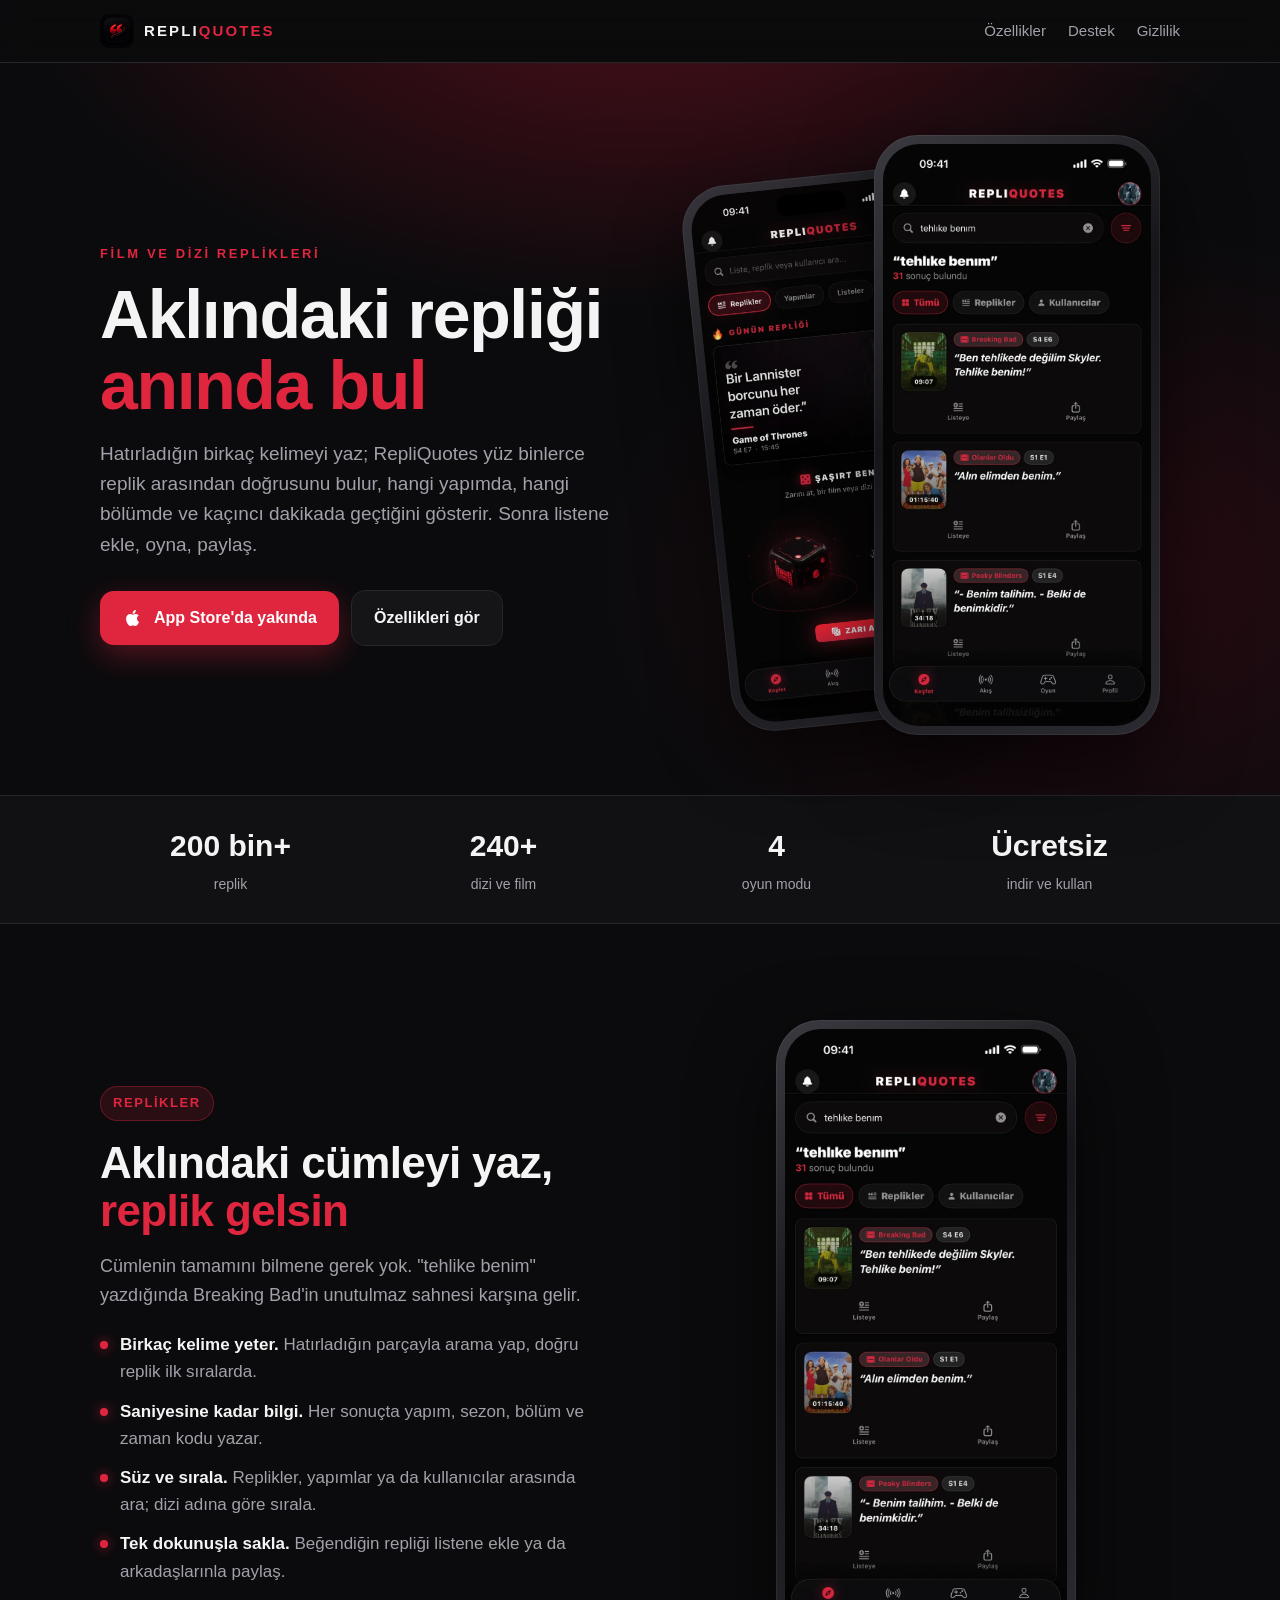
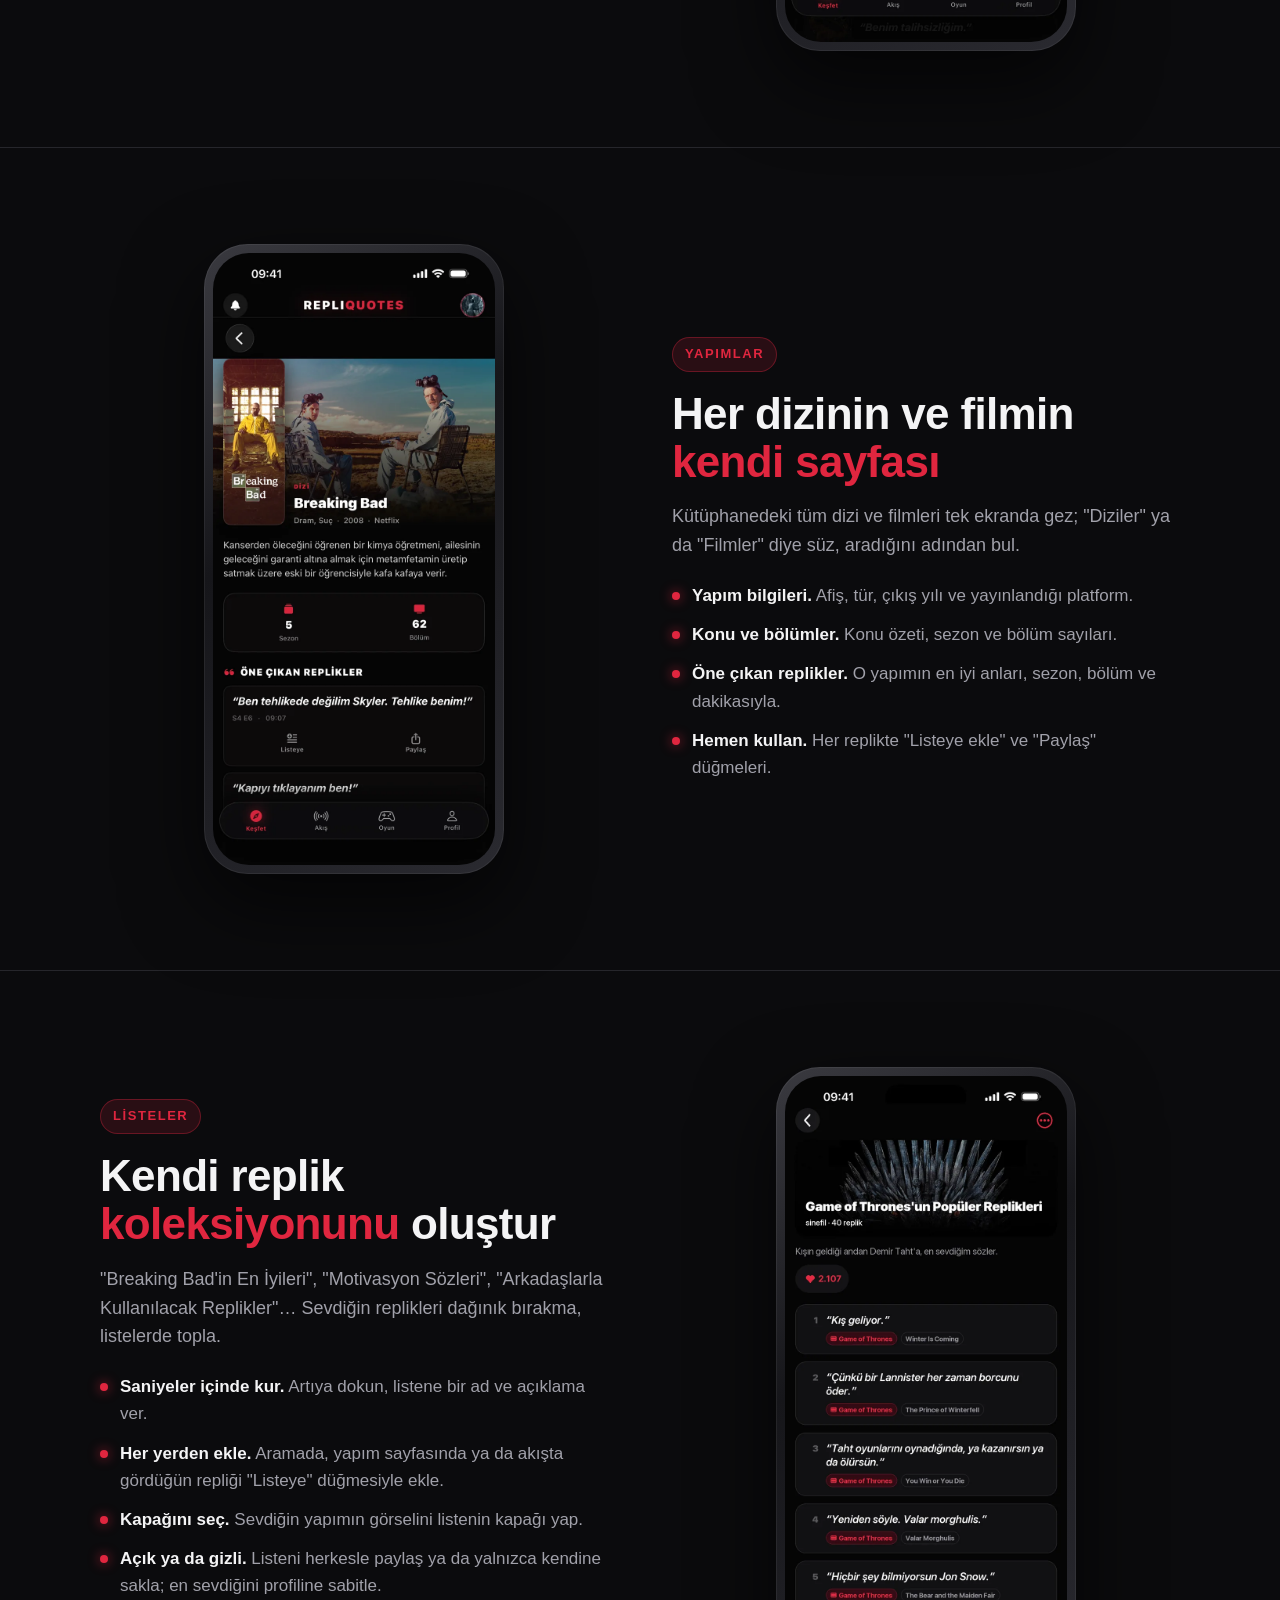
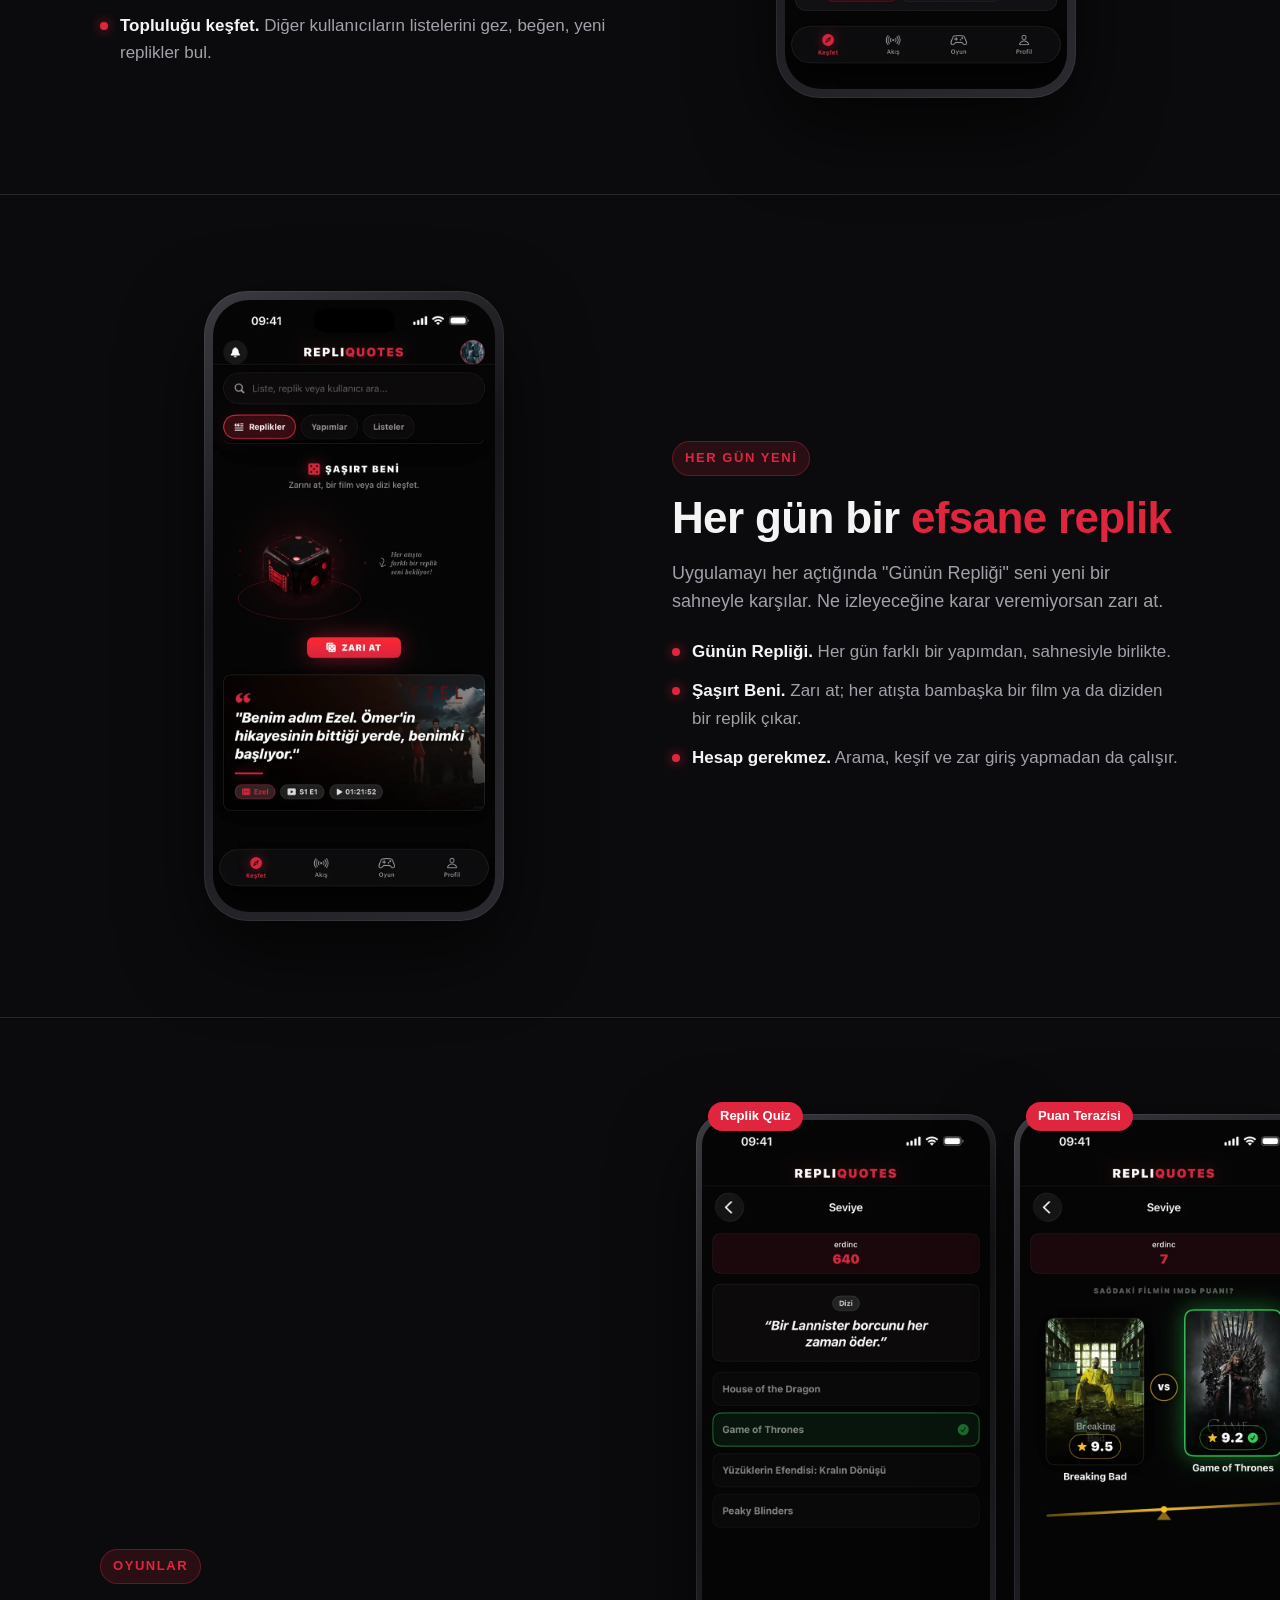
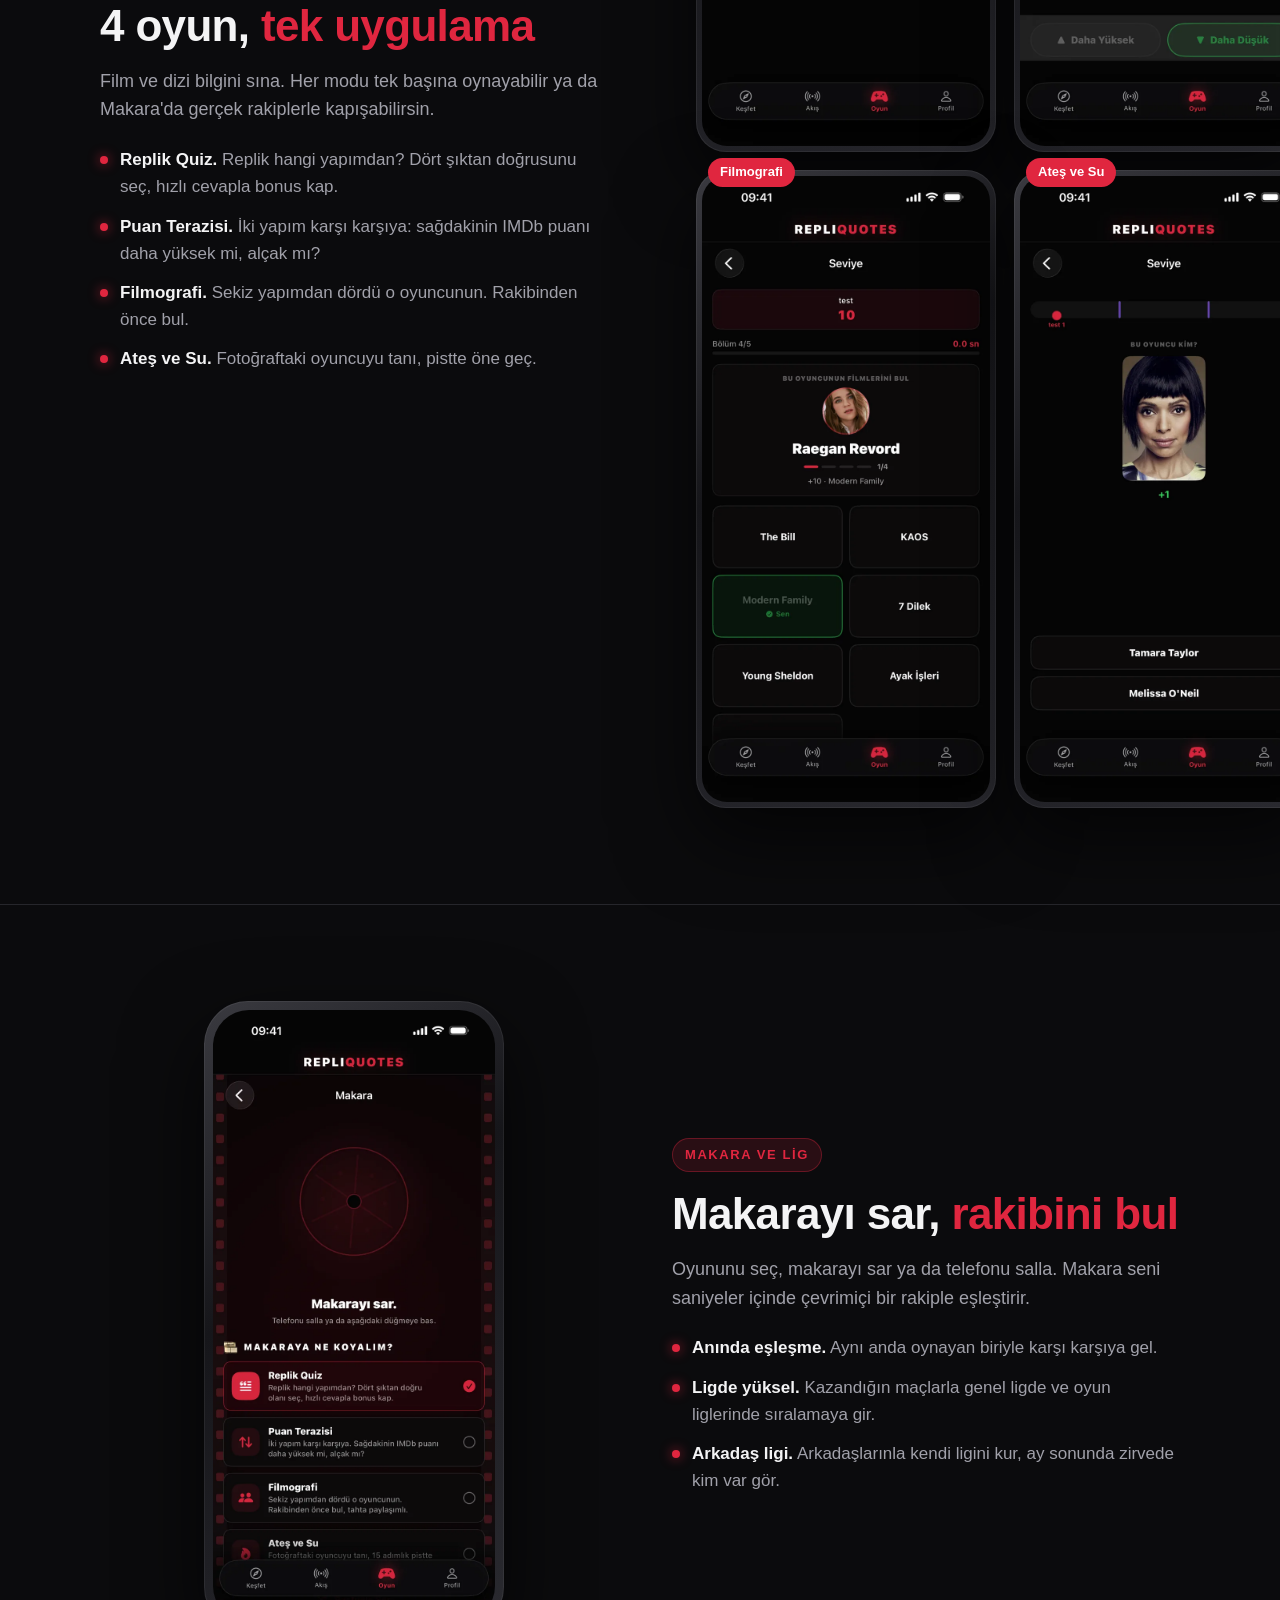
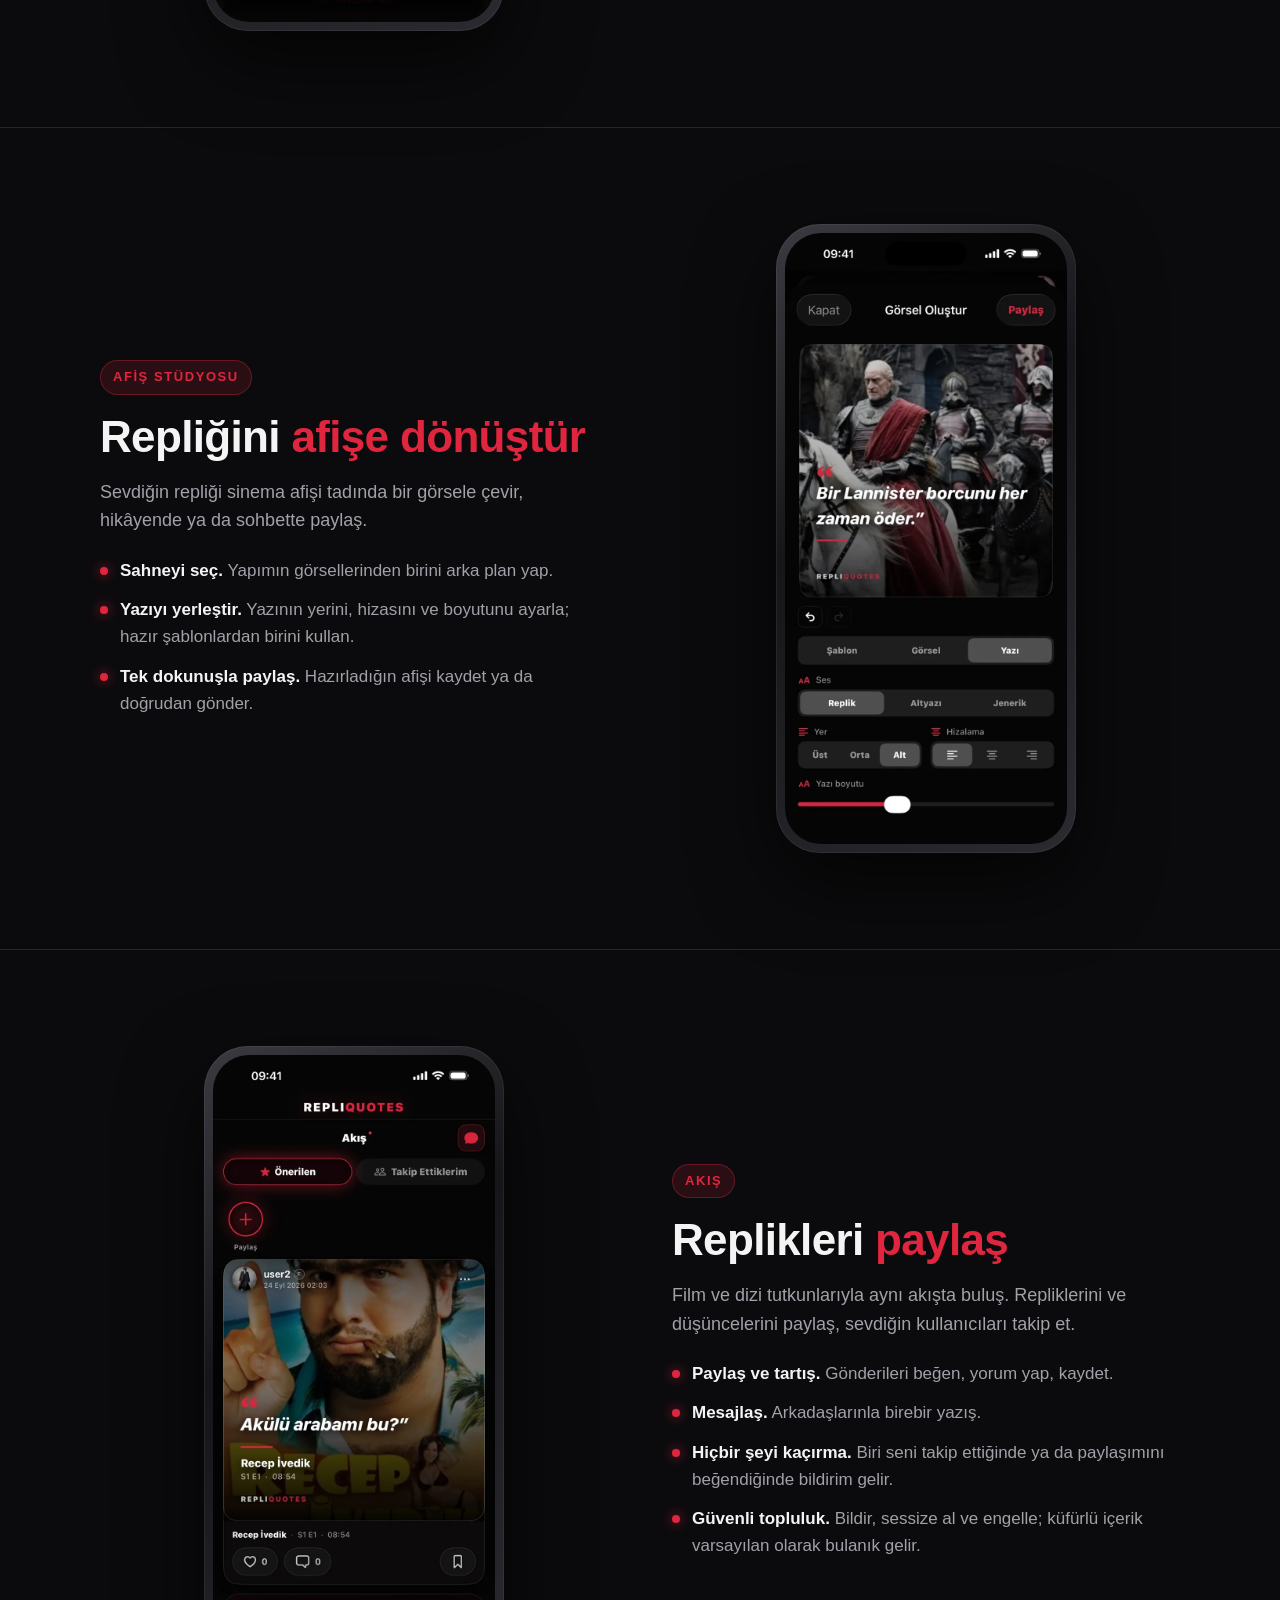
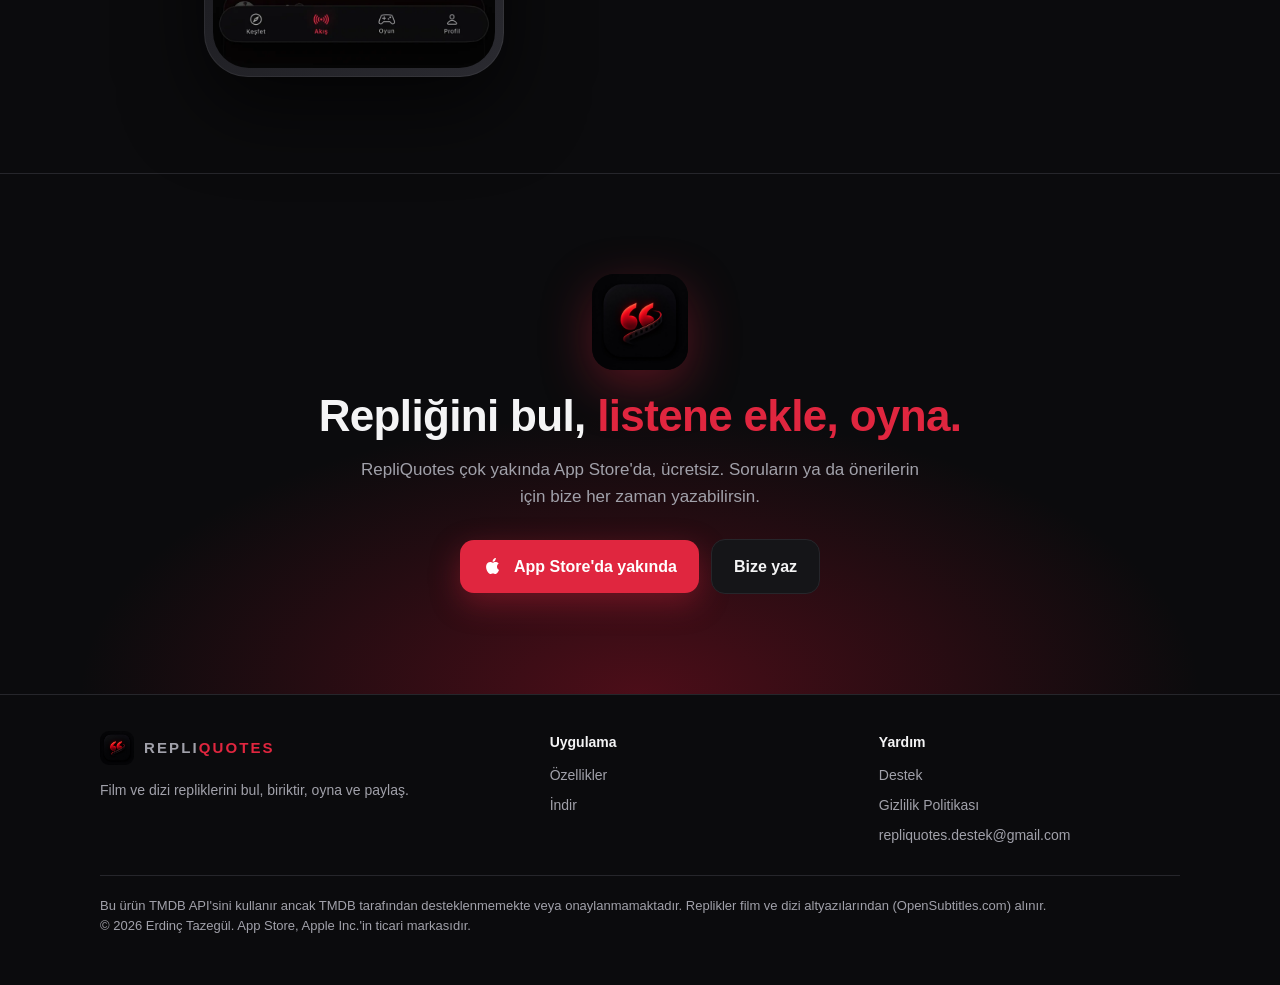
==== index.html @ c97fbf33 "RepliQuotes web sitesi: tanitim, destek, gizlilik Co-Authored-By: Claude Opus 5.5 <noreply@anthropic" ====
<!DOCTYPE html>
<html lang="tr">
<head>
<meta charset="utf-8">
<meta name="viewport" content="width=device-width, initial-scale=1">
<title>RepliQuotes · Film ve dizi repliklerini bul, oyna, paylaş</title>
<meta name="description" content="Aklındaki repliği saniyeler içinde bul. Film ve dizilerden yüz binlerce replik, yapım sayfaları, kendi replik listelerin, 4 oyun ve Makara ile anında rakip.">
<meta name="theme-color" content="#0B0B0D">
<link rel="icon" type="image/png" href="favicon.png">
<link rel="apple-touch-icon" href="apple-touch-icon.png">
<meta property="og:type" content="website">
<meta property="og:title" content="RepliQuotes · Aklındaki repliği anında bul">
<meta property="og:description" content="Film ve dizi repliklerini ara, yapım yapım keşfet, kendi listeni oluştur, oyna ve paylaş.">
<meta property="og:image" content="img/og.jpg">
<meta name="twitter:card" content="summary_large_image">
<style>
  :root {
    --bg: #0B0B0D;
    --bg2: #111114;
    --card: #151518;
    --text: #F4F4F5;
    --muted: #A1A1AA;
    --line: #26262B;
    --accent: #E0263F;
    --accent-soft: rgba(224, 38, 63, .14);
  }
  * { box-sizing: border-box; }
  html { -webkit-text-size-adjust: 100%; scroll-behavior: smooth; }
  body {
    margin: 0;
    background: var(--bg);
    color: var(--text);
    font: 17px/1.6 -apple-system, BlinkMacSystemFont, "SF Pro Text", "Segoe UI", Roboto, "Helvetica Neue", Arial, sans-serif;
    overflow-x: hidden;
  }
  a { color: inherit; }
  img { display: block; max-width: 100%; }
  .kap { max-width: 1120px; margin: 0 auto; padding: 0 20px; }

  /* ── Ust cubuk ─────────────────────────────────────────── */
  .ust {
    position: sticky; top: 0; z-index: 10;
    background: rgba(11, 11, 13, .82);
    backdrop-filter: saturate(160%) blur(14px);
    -webkit-backdrop-filter: saturate(160%) blur(14px);
    border-bottom: 1px solid var(--line);
  }
  .ust .kap { display: flex; align-items: center; justify-content: space-between; height: 62px; }
  .logo { display: flex; align-items: center; gap: 10px; text-decoration: none; }
  .logo img { width: 34px; height: 34px; border-radius: 9px; }
  .marka { font-weight: 900; letter-spacing: .14em; font-size: 15px; }
  .marka span { color: var(--accent); }
  .menu { display: flex; gap: 22px; font-size: 15px; }
  .menu a { text-decoration: none; color: var(--muted); }
  .menu a:hover { color: var(--text); }

  /* ── Giris ─────────────────────────────────────────────── */
  .giris {
    position: relative;
    padding: 72px 0 40px;
    background:
      radial-gradient(900px 520px at 50% -120px, rgba(140, 16, 36, .55), transparent 70%),
      radial-gradient(700px 500px at 85% 70%, rgba(110, 10, 28, .30), transparent 70%);
  }
  .giris .kap { display: grid; grid-template-columns: 1.05fr .95fr; gap: 40px; align-items: center; }
  .ust-baslik { font-size: 13px; font-weight: 800; letter-spacing: .2em; color: var(--accent); text-transform: uppercase; }
  h1 { font-size: clamp(40px, 6vw, 68px); line-height: 1.04; margin: 14px 0 18px; font-weight: 900; letter-spacing: -.02em; }
  h1 em { font-style: normal; color: var(--accent); display: block; }
  .giris p.alt { font-size: 19px; color: var(--muted); max-width: 520px; margin: 0 0 30px; }
  .dugmeler { display: flex; gap: 12px; flex-wrap: wrap; align-items: center; }
  .dugme {
    display: inline-flex; align-items: center; gap: 10px;
    padding: 14px 22px; border-radius: 14px;
    font-weight: 700; font-size: 16px; text-decoration: none;
  }
  .dugme.ana { background: var(--accent); color: #fff; box-shadow: 0 10px 30px rgba(224, 38, 63, .35); }
  .dugme.ikincil { border: 1px solid var(--line); color: var(--text); background: var(--card); }
  .dugme svg { width: 22px; height: 22px; }
  .yakinda { font-size: 14px; color: var(--muted); margin-top: 14px; }

  .vitrin { position: relative; height: 620px; }
  .vitrin .telefon { position: absolute; width: 262px; }
  .vitrin .t1 { left: 4%; top: 40px; transform: rotate(-6deg); opacity: .9; }
  .vitrin .t2 { right: 4%; top: 0; z-index: 2; width: 286px; }

  /* ── Telefon cercevesi ─────────────────────────────────── */
  .telefon {
    border-radius: 44px;
    padding: 9px;
    background: linear-gradient(145deg, #3a3a40, #16161a 40%, #2a2a30);
    box-shadow: 0 30px 80px rgba(0, 0, 0, .65), 0 0 0 1px rgba(255, 255, 255, .06) inset;
  }
  .telefon img { border-radius: 36px; width: 100%; height: auto; }

  /* ── Sayilar ───────────────────────────────────────────── */
  .sayilar { border-top: 1px solid var(--line); border-bottom: 1px solid var(--line); background: var(--bg2); }
  .sayilar .kap { display: grid; grid-template-columns: repeat(4, 1fr); text-align: center; padding: 26px 20px; gap: 12px; }
  .sayilar b { display: block; font-size: 30px; font-weight: 900; color: var(--text); }
  .sayilar span { color: var(--muted); font-size: 14px; }

  /* ── Ozellik bloklari ──────────────────────────────────── */
  section.ozellik { padding: 96px 0; }
  section.ozellik + section.ozellik { border-top: 1px solid var(--line); }
  .ozellik .kap { display: grid; grid-template-columns: 1fr 1fr; gap: 64px; align-items: center; }
  .ozellik.ters .metin { order: 2; }
  .ozellik .gorsel { display: flex; justify-content: center; }
  .ozellik .gorsel .telefon { width: 300px; }
  .etiket {
    display: inline-flex; align-items: center; gap: 8px;
    font-size: 13px; font-weight: 800; letter-spacing: .12em; text-transform: uppercase;
    color: var(--accent); background: var(--accent-soft);
    border: 1px solid rgba(224, 38, 63, .35);
    padding: 6px 12px; border-radius: 999px;
  }
  h2 { font-size: clamp(30px, 4vw, 44px); line-height: 1.1; margin: 18px 0 16px; font-weight: 900; letter-spacing: -.015em; }
  h2 em { font-style: normal; color: var(--accent); }
  .metin > p { color: var(--muted); font-size: 18px; margin: 0 0 22px; }
  .liste { list-style: none; padding: 0; margin: 0; display: grid; gap: 12px; }
  .liste li { display: flex; gap: 12px; align-items: flex-start; }
  .liste li::before {
    content: ""; flex: 0 0 8px; height: 8px; margin-top: 10px; border-radius: 50%;
    background: var(--accent); box-shadow: 0 0 12px rgba(224, 38, 63, .8);
  }
  .liste b { color: var(--text); }
  .liste span { color: var(--muted); }

  /* Oyun izgarasi */
  .oyunlar { display: grid; grid-template-columns: repeat(2, 1fr); gap: 18px; max-width: 460px; }
  .oyun { position: relative; }
  .oyun .telefon { border-radius: 30px; padding: 6px; }
  .oyun .telefon img { border-radius: 25px; }
  .oyun b {
    position: absolute; left: 12px; top: -12px; z-index: 1;
    background: var(--accent); color: #fff; font-size: 13px; font-weight: 800;
    padding: 4px 12px; border-radius: 999px;
  }

  /* ── Kapanis ───────────────────────────────────────────── */
  .kapanis {
    text-align: center; padding: 100px 0;
    background: radial-gradient(800px 400px at 50% 100%, rgba(140, 16, 36, .5), transparent 70%);
    border-top: 1px solid var(--line);
  }
  .kapanis img.ikon { width: 96px; height: 96px; border-radius: 22px; margin: 0 auto 22px; box-shadow: 0 16px 50px rgba(224, 38, 63, .35); }
  .kapanis h2 { margin-top: 0; }
  .kapanis p { color: var(--muted); max-width: 560px; margin: 0 auto 28px; }
  .kapanis .dugmeler { justify-content: center; }

  /* ── Alt bilgi ─────────────────────────────────────────── */
  footer { border-top: 1px solid var(--line); padding: 36px 0 48px; color: var(--muted); font-size: 14px; }
  footer .kap { display: grid; grid-template-columns: 1.4fr 1fr 1fr; gap: 28px; }
  footer h4 { color: var(--text); font-size: 14px; margin: 0 0 10px; }
  footer ul { list-style: none; padding: 0; margin: 0; display: grid; gap: 8px; }
  footer a { color: var(--muted); text-decoration: none; }
  footer a:hover { color: var(--text); }
  footer .kaynak { grid-column: 1 / -1; border-top: 1px solid var(--line); padding-top: 20px; font-size: 13px; line-height: 1.6; }

  /* ── Mobil ─────────────────────────────────────────────── */
  @media (max-width: 860px) {
    .menu a.gizle { display: none; }
    .giris { padding-top: 44px; }
    .giris .kap, .ozellik .kap { grid-template-columns: 1fr; gap: 40px; }
    .ozellik.ters .metin { order: 0; }
    .vitrin { height: 480px; }
    .vitrin .telefon { width: 200px; }
    .vitrin .t2 { width: 220px; right: 6%; }
    .vitrin .t1 { left: 6%; }
    section.ozellik { padding: 64px 0; }
    .ozellik .gorsel .telefon { width: 260px; }
    .oyunlar { margin: 0 auto; }
    .sayilar .kap { grid-template-columns: repeat(2, 1fr); }
    footer .kap { grid-template-columns: 1fr 1fr; }
    footer .kap > div:first-child { grid-column: 1 / -1; }
  }
</style>
</head>
<body>

<header class="ust">
  <div class="kap">
    <a class="logo" href="./" aria-label="RepliQuotes ana sayfa">
      <img src="img/ikon.png" alt="">
      <span class="marka">REPLI<span>QUOTES</span></span>
    </a>
    <nav class="menu">
      <a class="gizle" href="#ozellikler">Özellikler</a>
      <a href="destek/">Destek</a>
      <a href="gizlilik/">Gizlilik</a>
    </nav>
  </div>
</header>

<main>

<!-- Giris -->
<section class="giris">
  <div class="kap">
    <div>
      <div class="ust-baslik">Film ve dizi replikleri</div>
      <h1>Aklındaki repliği <em>anında bul</em></h1>
      <p class="alt">Hatırladığın birkaç kelimeyi yaz; RepliQuotes yüz binlerce replik arasından doğrusunu bulur, hangi yapımda, hangi bölümde ve kaçıncı dakikada geçtiğini gösterir. Sonra listene ekle, oyna, paylaş.</p>
      <div class="dugmeler">
        <a class="dugme ana" href="#indir">
          <svg viewBox="0 0 24 24" fill="currentColor" aria-hidden="true"><path d="M16.37 12.63c-.02-2.2 1.8-3.26 1.88-3.31-1.02-1.5-2.62-1.7-3.19-1.72-1.36-.14-2.65.8-3.34.8-.69 0-1.75-.78-2.88-.76-1.48.02-2.85.86-3.61 2.19-1.54 2.67-.39 6.62 1.11 8.79.73 1.06 1.6 2.25 2.74 2.21 1.1-.04 1.51-.71 2.84-.71 1.33 0 1.7.71 2.86.69 1.18-.02 1.93-1.08 2.65-2.14.84-1.23 1.18-2.42 1.2-2.48-.03-.01-2.3-.88-2.32-3.5zM14.2 6.17c.61-.74 1.02-1.76.9-2.78-.88.04-1.94.58-2.57 1.32-.56.65-1.06 1.7-.93 2.7.98.08 1.99-.5 2.6-1.24z"/></svg>
          App Store'da yakında
        </a>
        <a class="dugme ikincil" href="#ozellikler">Özellikleri gör</a>
      </div>
    </div>
    <div class="vitrin" aria-hidden="true">
      <div class="telefon t1"><img src="img/kesfet.webp" alt="" width="720" height="1564"></div>
      <div class="telefon t2"><img src="img/arama.webp" alt="" width="720" height="1564"></div>
    </div>
  </div>
</section>

<!-- Sayilar -->
<div class="sayilar">
  <div class="kap">
    <div><b>200 bin+</b><span>replik</span></div>
    <div><b>240+</b><span>dizi ve film</span></div>
    <div><b>4</b><span>oyun modu</span></div>
    <div><b>Ücretsiz</b><span>indir ve kullan</span></div>
  </div>
</div>

<div id="ozellikler"></div>

<!-- Replikler -->
<section class="ozellik">
  <div class="kap">
    <div class="metin">
      <span class="etiket">Replikler</span>
      <h2>Aklındaki cümleyi yaz, <em>replik gelsin</em></h2>
      <p>Cümlenin tamamını bilmene gerek yok. "tehlike benim" yazdığında Breaking Bad'in unutulmaz sahnesi karşına gelir.</p>
      <ul class="liste">
        <li><span><b>Birkaç kelime yeter.</b> Hatırladığın parçayla arama yap, doğru replik ilk sıralarda.</span></li>
        <li><span><b>Saniyesine kadar bilgi.</b> Her sonuçta yapım, sezon, bölüm ve zaman kodu yazar.</span></li>
        <li><span><b>Süz ve sırala.</b> Replikler, yapımlar ya da kullanıcılar arasında ara; dizi adına göre sırala.</span></li>
        <li><span><b>Tek dokunuşla sakla.</b> Beğendiğin repliği listene ekle ya da arkadaşlarınla paylaş.</span></li>
      </ul>
    </div>
    <div class="gorsel"><div class="telefon"><img src="img/arama.webp" alt="Arama ekranı: 'tehlike benim' için 31 sonuç" width="720" height="1564" loading="lazy"></div></div>
  </div>
</section>

<!-- Yapimlar -->
<section class="ozellik ters">
  <div class="kap">
    <div class="metin">
      <span class="etiket">Yapımlar</span>
      <h2>Her dizinin ve filmin <em>kendi sayfası</em></h2>
      <p>Kütüphanedeki tüm dizi ve filmleri tek ekranda gez; "Diziler" ya da "Filmler" diye süz, aradığını adından bul.</p>
      <ul class="liste">
        <li><span><b>Yapım bilgileri.</b> Afiş, tür, çıkış yılı ve yayınlandığı platform.</span></li>
        <li><span><b>Konu ve bölümler.</b> Konu özeti, sezon ve bölüm sayıları.</span></li>
        <li><span><b>Öne çıkan replikler.</b> O yapımın en iyi anları, sezon, bölüm ve dakikasıyla.</span></li>
        <li><span><b>Hemen kullan.</b> Her replikte "Listeye ekle" ve "Paylaş" düğmeleri.</span></li>
      </ul>
    </div>
    <div class="gorsel"><div class="telefon"><img src="img/yapim.webp" alt="Breaking Bad yapım sayfası" width="720" height="1564" loading="lazy"></div></div>
  </div>
</section>

<!-- Listeler -->
<section class="ozellik">
  <div class="kap">
    <div class="metin">
      <span class="etiket">Listeler</span>
      <h2>Kendi replik <em>koleksiyonunu</em> oluştur</h2>
      <p>"Breaking Bad'in En İyileri", "Motivasyon Sözleri", "Arkadaşlarla Kullanılacak Replikler"… Sevdiğin replikleri dağınık bırakma, listelerde topla.</p>
      <ul class="liste">
        <li><span><b>Saniyeler içinde kur.</b> Artıya dokun, listene bir ad ve açıklama ver.</span></li>
        <li><span><b>Her yerden ekle.</b> Aramada, yapım sayfasında ya da akışta gördüğün repliği "Listeye" düğmesiyle ekle.</span></li>
        <li><span><b>Kapağını seç.</b> Sevdiğin yapımın görselini listenin kapağı yap.</span></li>
        <li><span><b>Açık ya da gizli.</b> Listeni herkesle paylaş ya da yalnızca kendine sakla; en sevdiğini profiline sabitle.</span></li>
        <li><span><b>Topluluğu keşfet.</b> Diğer kullanıcıların listelerini gez, beğen, yeni replikler bul.</span></li>
      </ul>
    </div>
    <div class="gorsel"><div class="telefon"><img src="img/liste.webp" alt="Game of Thrones replik listesi" width="720" height="1564" loading="lazy"></div></div>
  </div>
</section>

<!-- Gunun replig + zar -->
<section class="ozellik ters">
  <div class="kap">
    <div class="metin">
      <span class="etiket">Her gün yeni</span>
      <h2>Her gün bir <em>efsane replik</em></h2>
      <p>Uygulamayı her açtığında "Günün Repliği" seni yeni bir sahneyle karşılar. Ne izleyeceğine karar veremiyorsan zarı at.</p>
      <ul class="liste">
        <li><span><b>Günün Repliği.</b> Her gün farklı bir yapımdan, sahnesiyle birlikte.</span></li>
        <li><span><b>Şaşırt Beni.</b> Zarı at; her atışta bambaşka bir film ya da diziden bir replik çıkar.</span></li>
        <li><span><b>Hesap gerekmez.</b> Arama, keşif ve zar giriş yapmadan da çalışır.</span></li>
      </ul>
    </div>
    <div class="gorsel"><div class="telefon"><img src="img/zar.webp" alt="Şaşırt Beni zarı ve çıkan replik" width="720" height="1564" loading="lazy"></div></div>
  </div>
</section>

<!-- Oyunlar -->
<section class="ozellik">
  <div class="kap">
    <div class="metin">
      <span class="etiket">Oyunlar</span>
      <h2>4 oyun, <em>tek uygulama</em></h2>
      <p>Film ve dizi bilgini sına. Her modu tek başına oynayabilir ya da Makara'da gerçek rakiplerle kapışabilirsin.</p>
      <ul class="liste">
        <li><span><b>Replik Quiz.</b> Replik hangi yapımdan? Dört şıktan doğrusunu seç, hızlı cevapla bonus kap.</span></li>
        <li><span><b>Puan Terazisi.</b> İki yapım karşı karşıya: sağdakinin IMDb puanı daha yüksek mi, alçak mı?</span></li>
        <li><span><b>Filmografi.</b> Sekiz yapımdan dördü o oyuncunun. Rakibinden önce bul.</span></li>
        <li><span><b>Ateş ve Su.</b> Fotoğraftaki oyuncuyu tanı, pistte öne geç.</span></li>
      </ul>
    </div>
    <div class="gorsel">
      <div class="oyunlar">
        <div class="oyun"><b>Replik Quiz</b><div class="telefon"><img src="img/quiz.webp" alt="Replik Quiz" width="720" height="1564" loading="lazy"></div></div>
        <div class="oyun"><b>Puan Terazisi</b><div class="telefon"><img src="img/terazi.webp" alt="Puan Terazisi" width="720" height="1564" loading="lazy"></div></div>
        <div class="oyun"><b>Filmografi</b><div class="telefon"><img src="img/filmografi.webp" alt="Filmografi" width="720" height="1564" loading="lazy"></div></div>
        <div class="oyun"><b>Ateş ve Su</b><div class="telefon"><img src="img/atesvesu.webp" alt="Ateş ve Su" width="720" height="1564" loading="lazy"></div></div>
      </div>
    </div>
  </div>
</section>

<!-- Makara -->
<section class="ozellik ters">
  <div class="kap">
    <div class="metin">
      <span class="etiket">Makara ve Lig</span>
      <h2>Makarayı sar, <em>rakibini bul</em></h2>
      <p>Oyununu seç, makarayı sar ya da telefonu salla. Makara seni saniyeler içinde çevrimiçi bir rakiple eşleştirir.</p>
      <ul class="liste">
        <li><span><b>Anında eşleşme.</b> Aynı anda oynayan biriyle karşı karşıya gel.</span></li>
        <li><span><b>Ligde yüksel.</b> Kazandığın maçlarla genel ligde ve oyun liglerinde sıralamaya gir.</span></li>
        <li><span><b>Arkadaş ligi.</b> Arkadaşlarınla kendi ligini kur, ay sonunda zirvede kim var gör.</span></li>
      </ul>
    </div>
    <div class="gorsel"><div class="telefon"><img src="img/makara.webp" alt="Makara eşleşme ekranı" width="720" height="1564" loading="lazy"></div></div>
  </div>
</section>

<!-- Afis -->
<section class="ozellik">
  <div class="kap">
    <div class="metin">
      <span class="etiket">Afiş Stüdyosu</span>
      <h2>Repliğini <em>afişe dönüştür</em></h2>
      <p>Sevdiğin repliği sinema afişi tadında bir görsele çevir, hikâyende ya da sohbette paylaş.</p>
      <ul class="liste">
        <li><span><b>Sahneyi seç.</b> Yapımın görsellerinden birini arka plan yap.</span></li>
        <li><span><b>Yazıyı yerleştir.</b> Yazının yerini, hizasını ve boyutunu ayarla; hazır şablonlardan birini kullan.</span></li>
        <li><span><b>Tek dokunuşla paylaş.</b> Hazırladığın afişi kaydet ya da doğrudan gönder.</span></li>
      </ul>
    </div>
    <div class="gorsel"><div class="telefon"><img src="img/studyo.webp" alt="Afiş stüdyosu" width="720" height="1560" loading="lazy"></div></div>
  </div>
</section>

<!-- Akis -->
<section class="ozellik ters">
  <div class="kap">
    <div class="metin">
      <span class="etiket">Akış</span>
      <h2>Replikleri <em>paylaş</em></h2>
      <p>Film ve dizi tutkunlarıyla aynı akışta buluş. Repliklerini ve düşüncelerini paylaş, sevdiğin kullanıcıları takip et.</p>
      <ul class="liste">
        <li><span><b>Paylaş ve tartış.</b> Gönderileri beğen, yorum yap, kaydet.</span></li>
        <li><span><b>Mesajlaş.</b> Arkadaşlarınla birebir yazış.</span></li>
        <li><span><b>Hiçbir şeyi kaçırma.</b> Biri seni takip ettiğinde ya da paylaşımını beğendiğinde bildirim gelir.</span></li>
        <li><span><b>Güvenli topluluk.</b> Bildir, sessize al ve engelle; küfürlü içerik varsayılan olarak bulanık gelir.</span></li>
      </ul>
    </div>
    <div class="gorsel"><div class="telefon"><img src="img/akis.webp" alt="Akış ekranı" width="720" height="1564" loading="lazy"></div></div>
  </div>
</section>

<!-- Kapanis -->
<section class="kapanis" id="indir">
  <div class="kap">
    <img class="ikon" src="img/ikon.png" alt="RepliQuotes uygulama ikonu">
    <h2>Repliğini bul, <em>listene ekle, oyna.</em></h2>
    <p>RepliQuotes çok yakında App Store'da, ücretsiz. Soruların ya da önerilerin için bize her zaman yazabilirsin.</p>
    <div class="dugmeler">
      <span class="dugme ana">
        <svg viewBox="0 0 24 24" fill="currentColor" aria-hidden="true"><path d="M16.37 12.63c-.02-2.2 1.8-3.26 1.88-3.31-1.02-1.5-2.62-1.7-3.19-1.72-1.36-.14-2.65.8-3.34.8-.69 0-1.75-.78-2.88-.76-1.48.02-2.85.86-3.61 2.19-1.54 2.67-.39 6.62 1.11 8.79.73 1.06 1.6 2.25 2.74 2.21 1.1-.04 1.51-.71 2.84-.71 1.33 0 1.7.71 2.86.69 1.18-.02 1.93-1.08 2.65-2.14.84-1.23 1.18-2.42 1.2-2.48-.03-.01-2.3-.88-2.32-3.5zM14.2 6.17c.61-.74 1.02-1.76.9-2.78-.88.04-1.94.58-2.57 1.32-.56.65-1.06 1.7-.93 2.7.98.08 1.99-.5 2.6-1.24z"/></svg>
        App Store'da yakında
      </span>
      <a class="dugme ikincil" href="mailto:repliquotes.destek@gmail.com">Bize yaz</a>
    </div>
  </div>
</section>

</main>

<footer>
  <div class="kap">
    <div>
      <a class="logo" href="./"><img src="img/ikon.png" alt=""><span class="marka">REPLI<span>QUOTES</span></span></a>
      <p>Film ve dizi repliklerini bul, biriktir, oyna ve paylaş.</p>
    </div>
    <div>
      <h4>Uygulama</h4>
      <ul>
        <li><a href="#ozellikler">Özellikler</a></li>
        <li><a href="#indir">İndir</a></li>
      </ul>
    </div>
    <div>
      <h4>Yardım</h4>
      <ul>
        <li><a href="destek/">Destek</a></li>
        <li><a href="gizlilik/">Gizlilik Politikası</a></li>
        <li><a href="mailto:repliquotes.destek@gmail.com">repliquotes.destek@gmail.com</a></li>
      </ul>
    </div>
    <div class="kaynak">
      Bu ürün TMDB API'sini kullanır ancak TMDB tarafından desteklenmemekte veya onaylanmamaktadır. Replikler film ve dizi altyazılarından (OpenSubtitles.com) alınır.<br>
      © 2026 Erdinç Tazegül. App Store, Apple Inc.'in ticari markasıdır.
    </div>
  </div>
</footer>

</body>
</html>
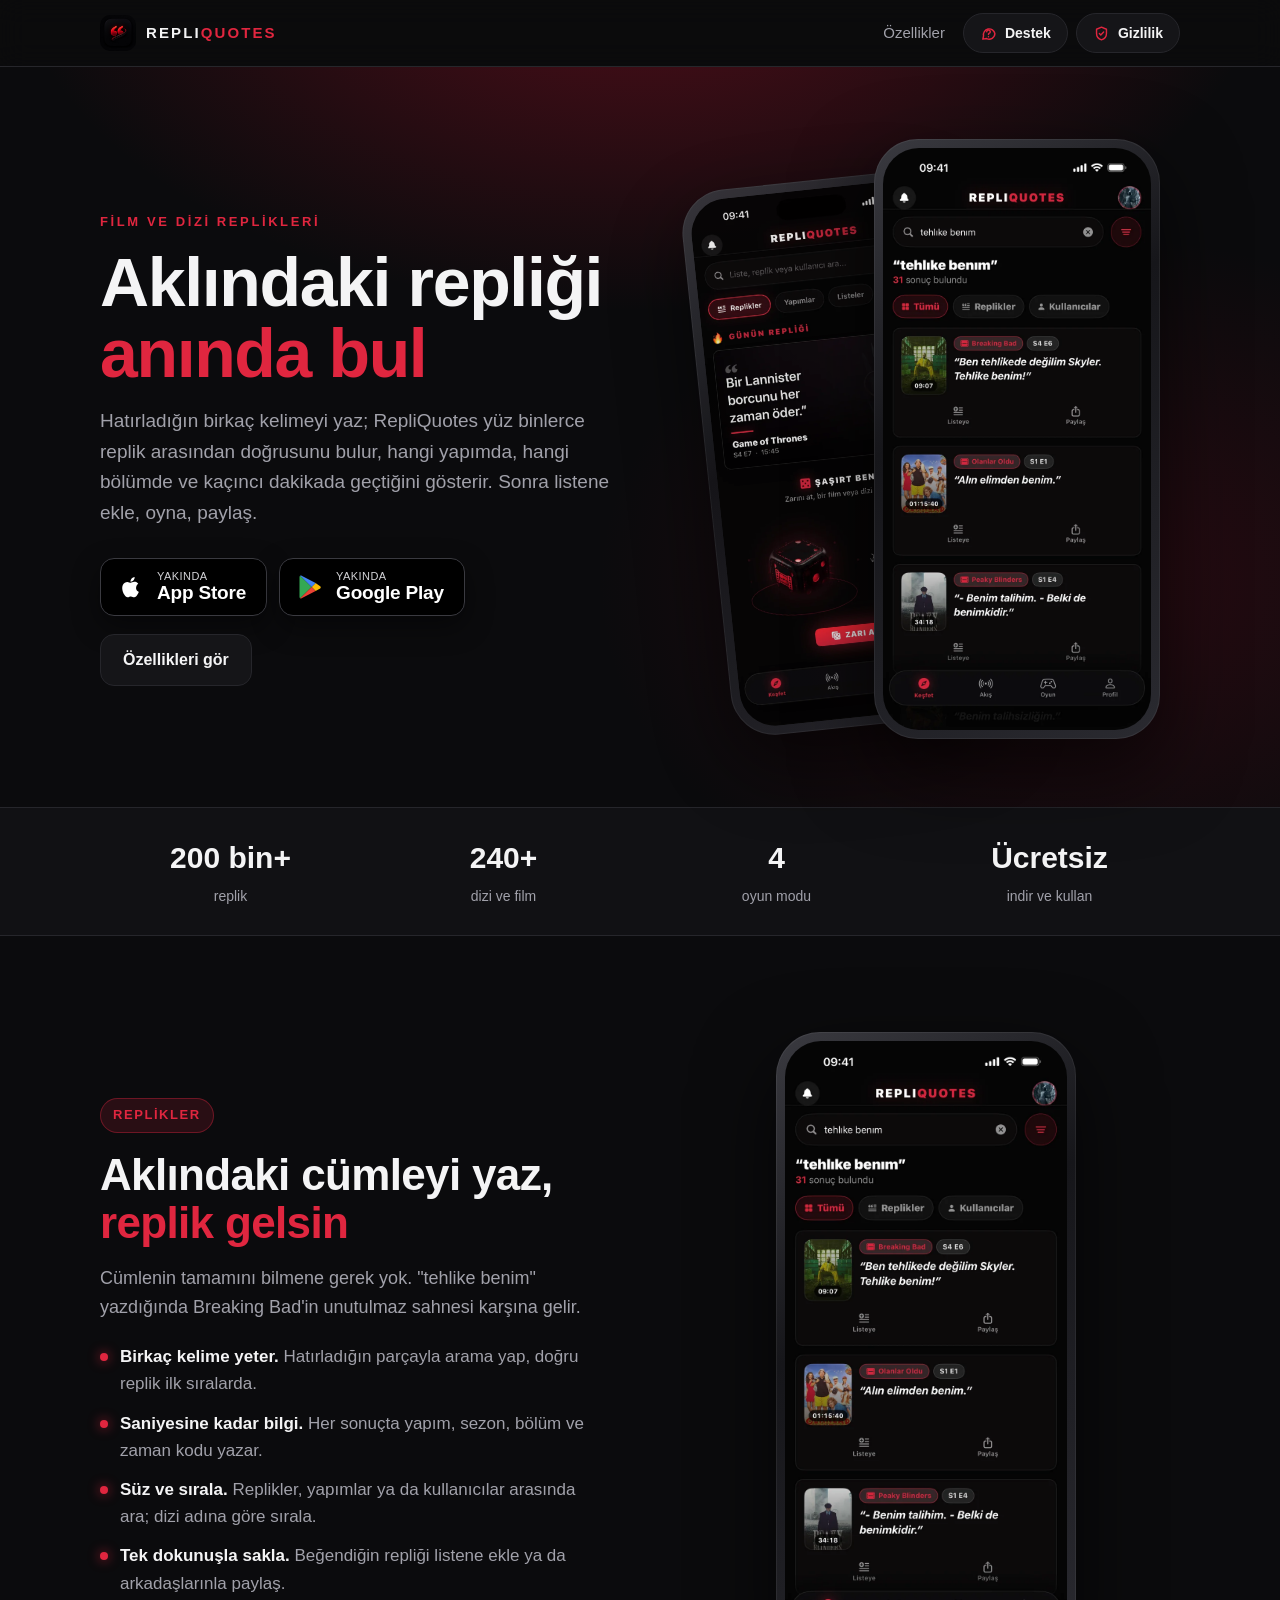
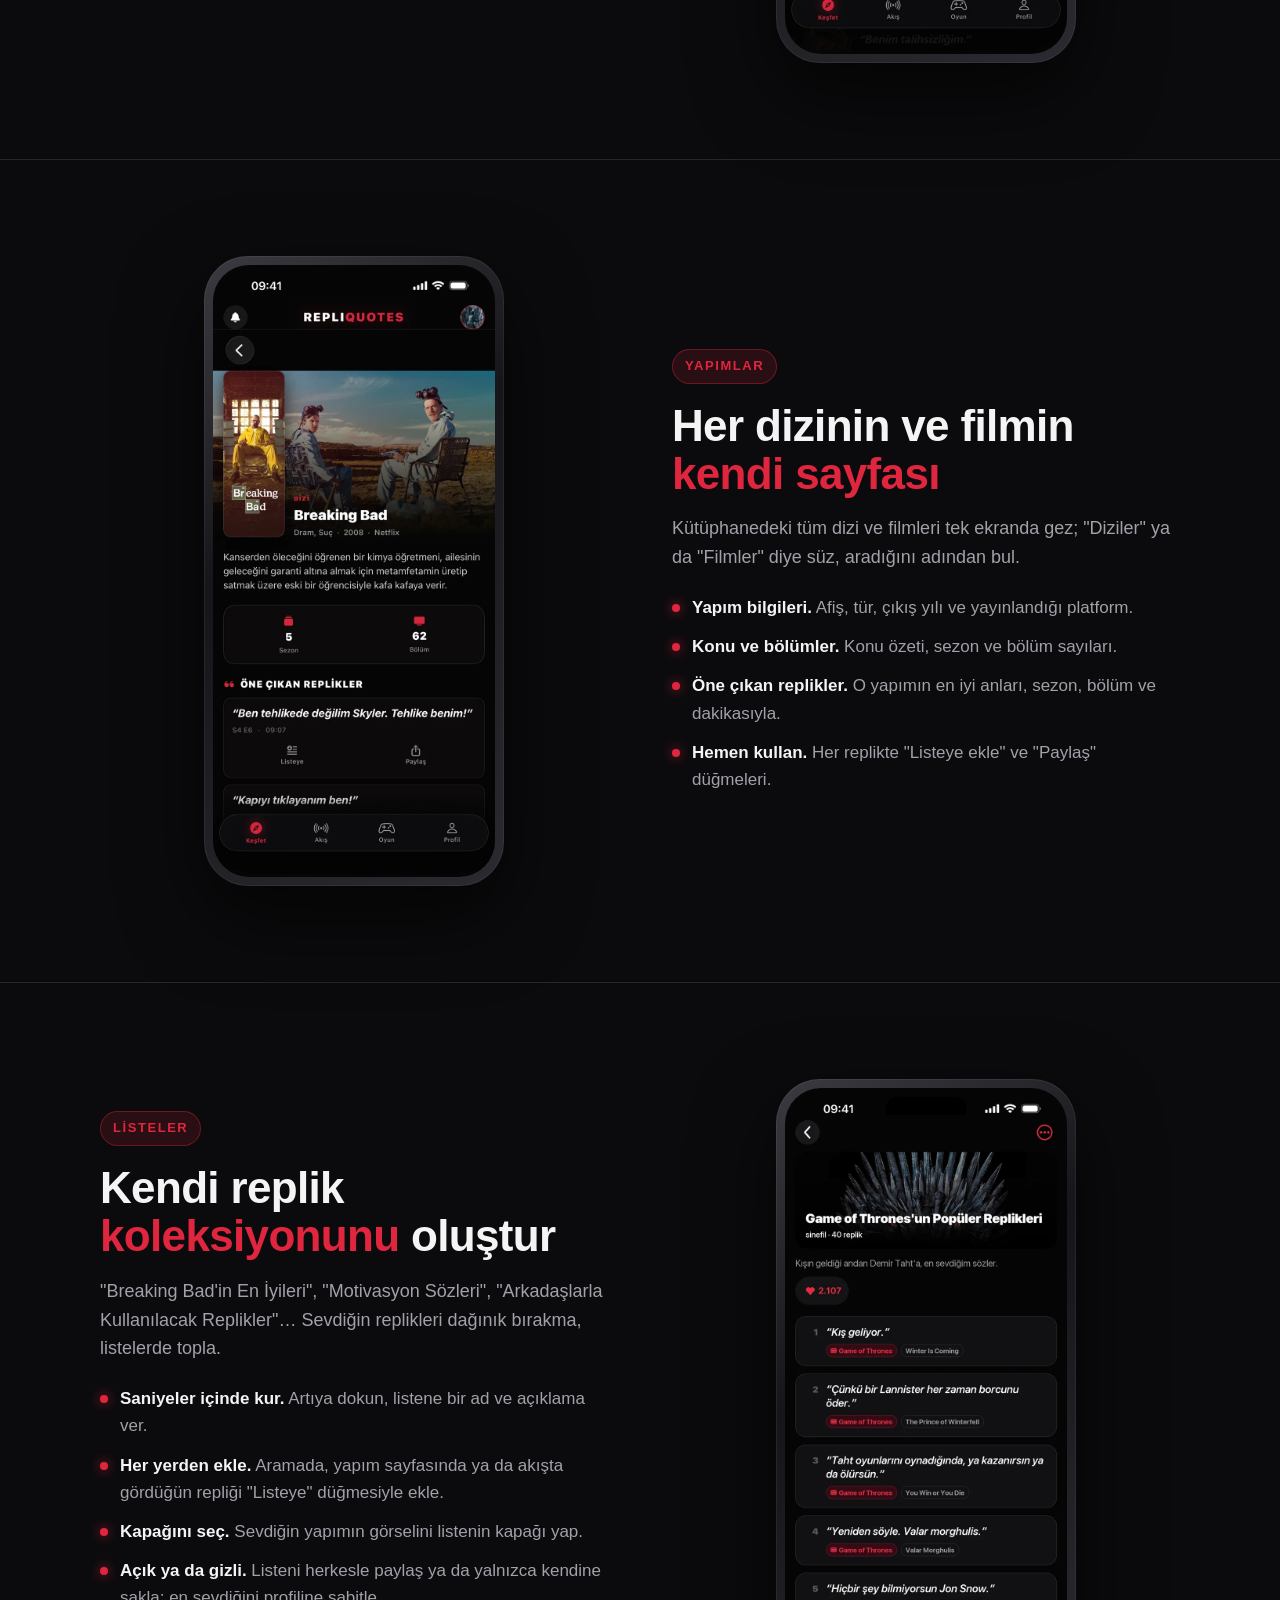
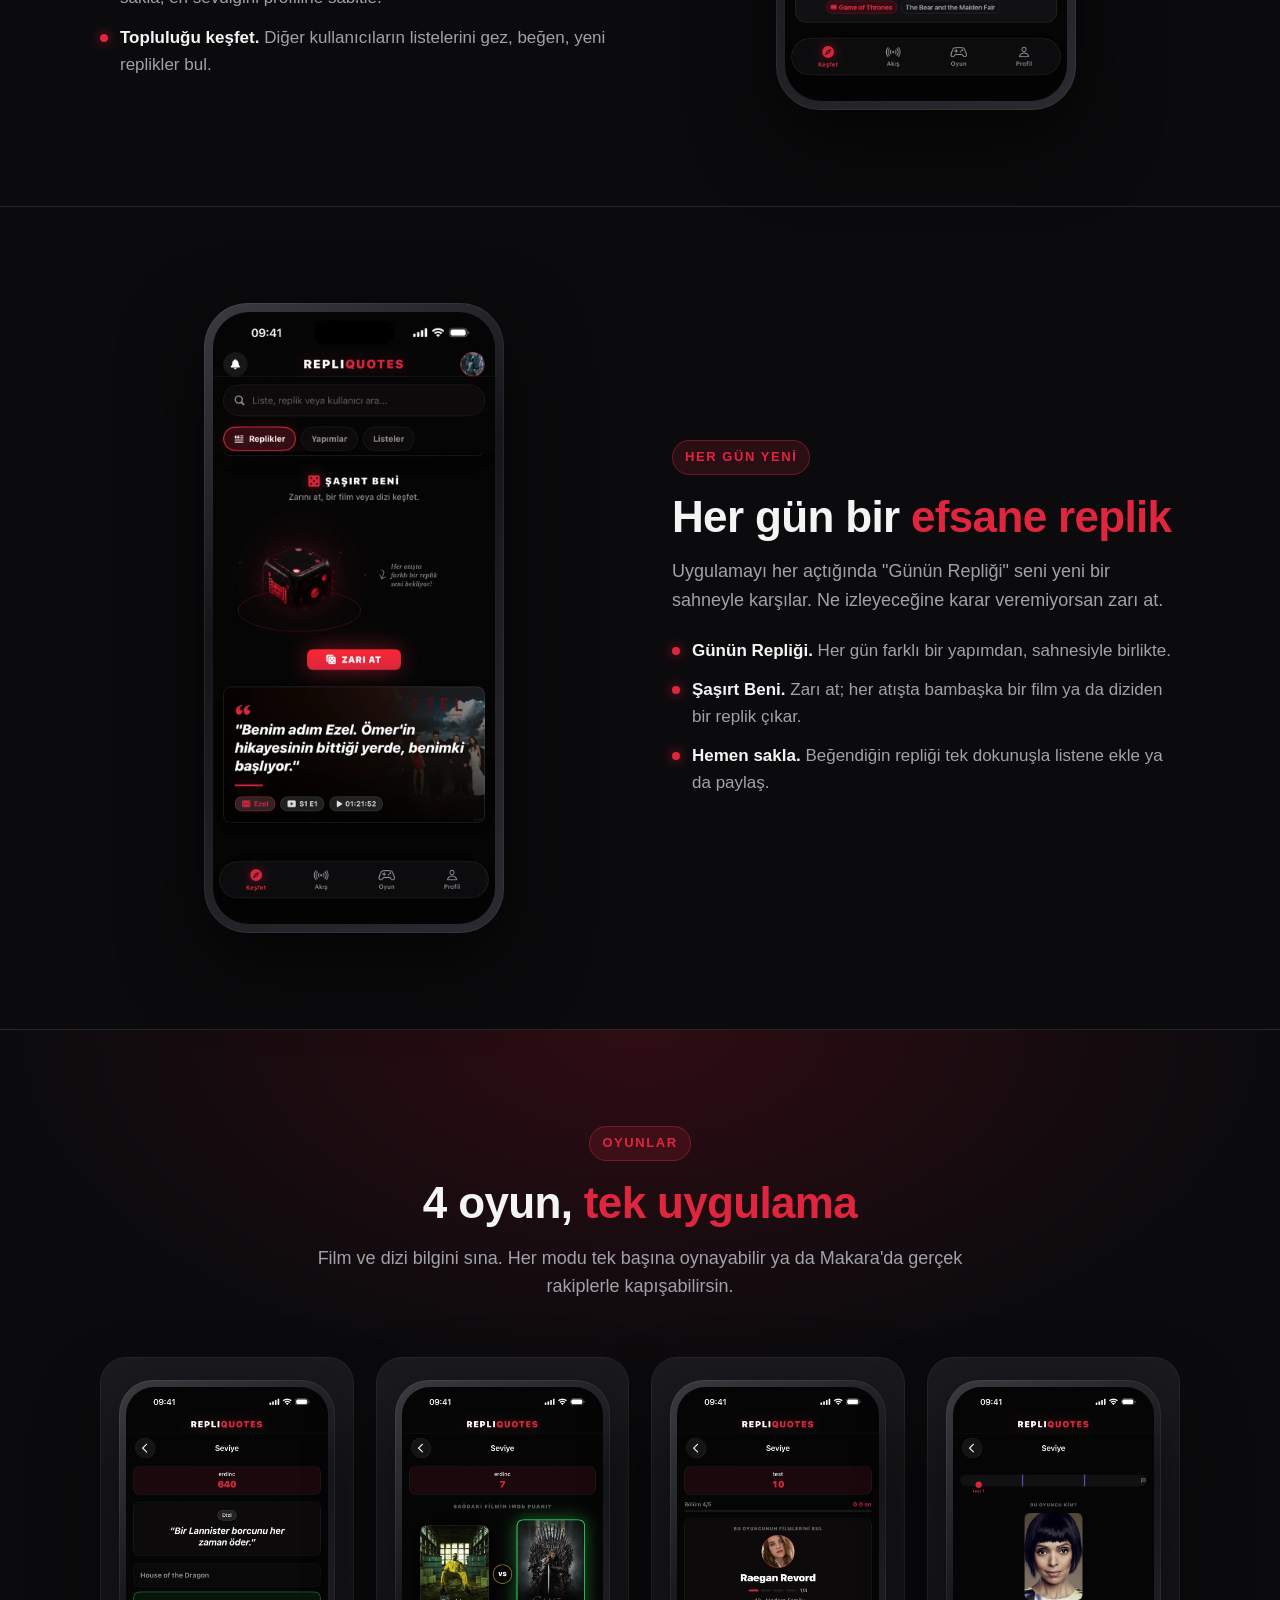
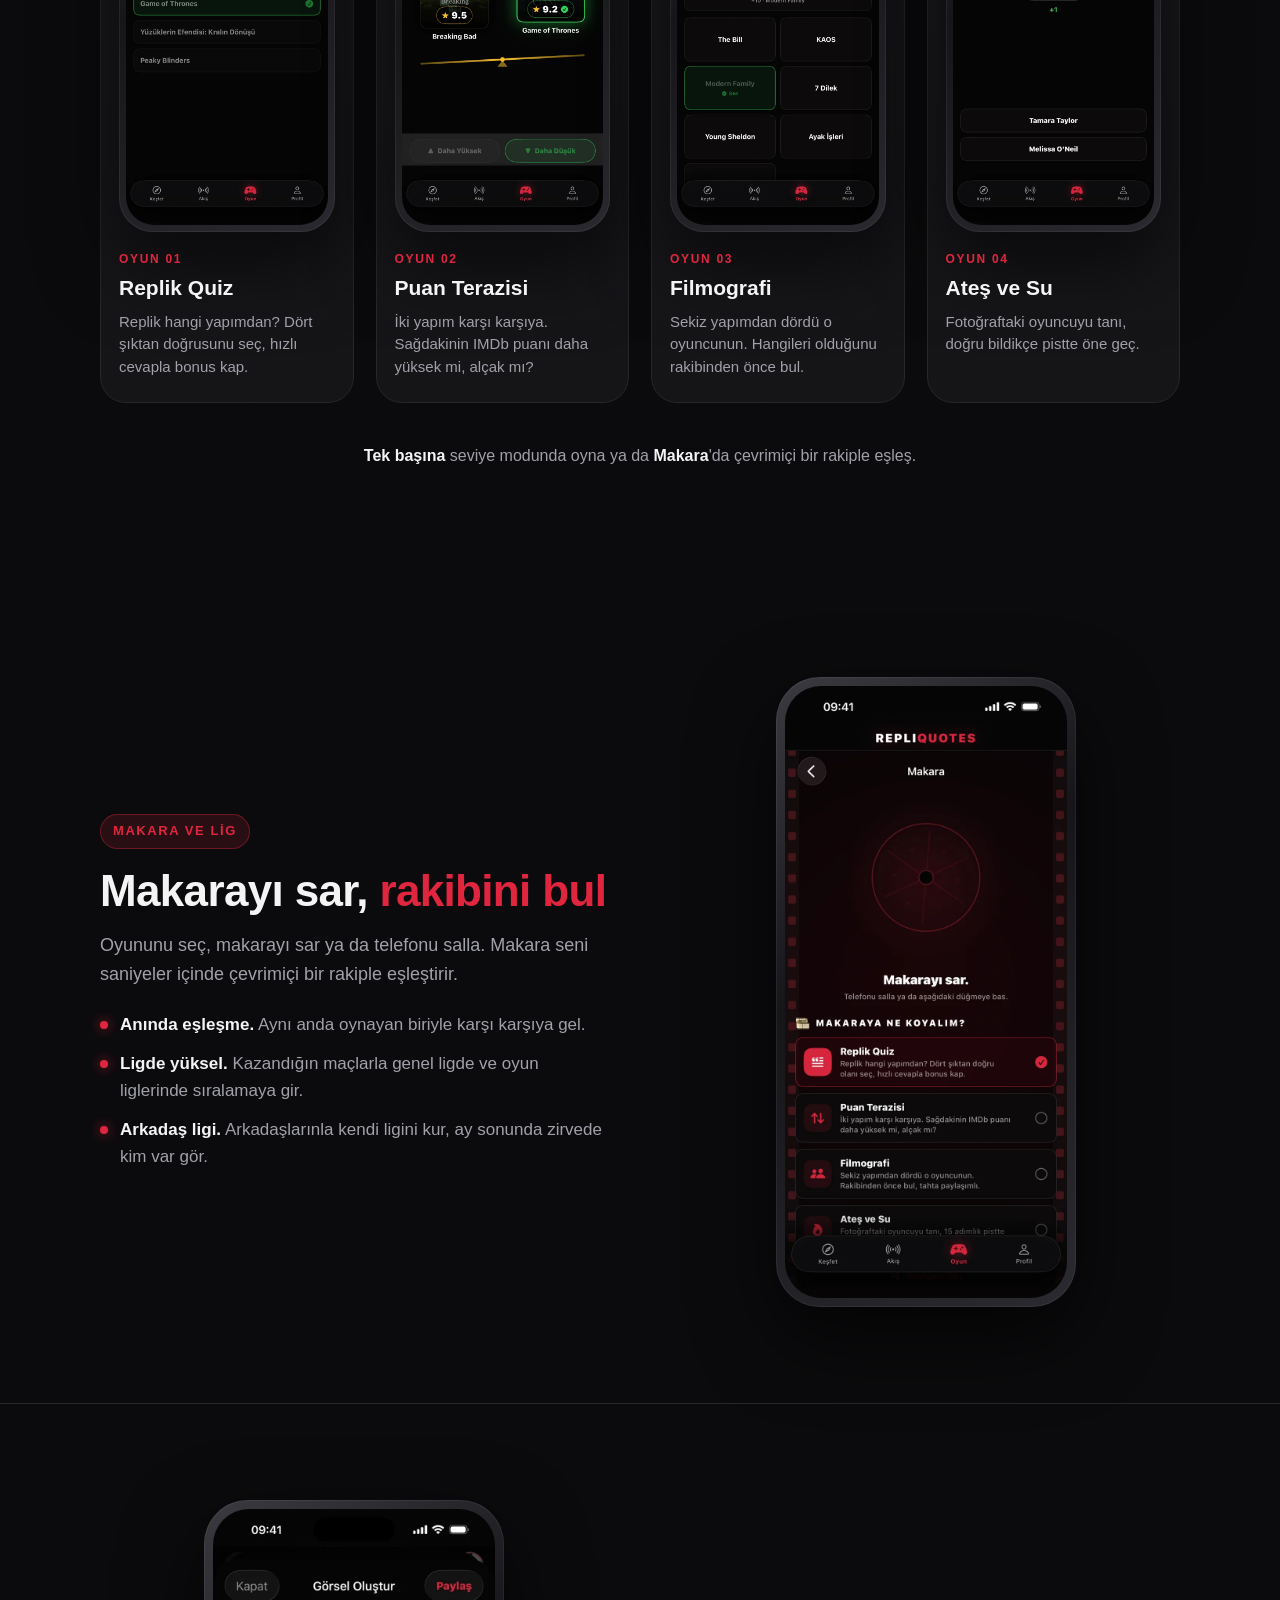
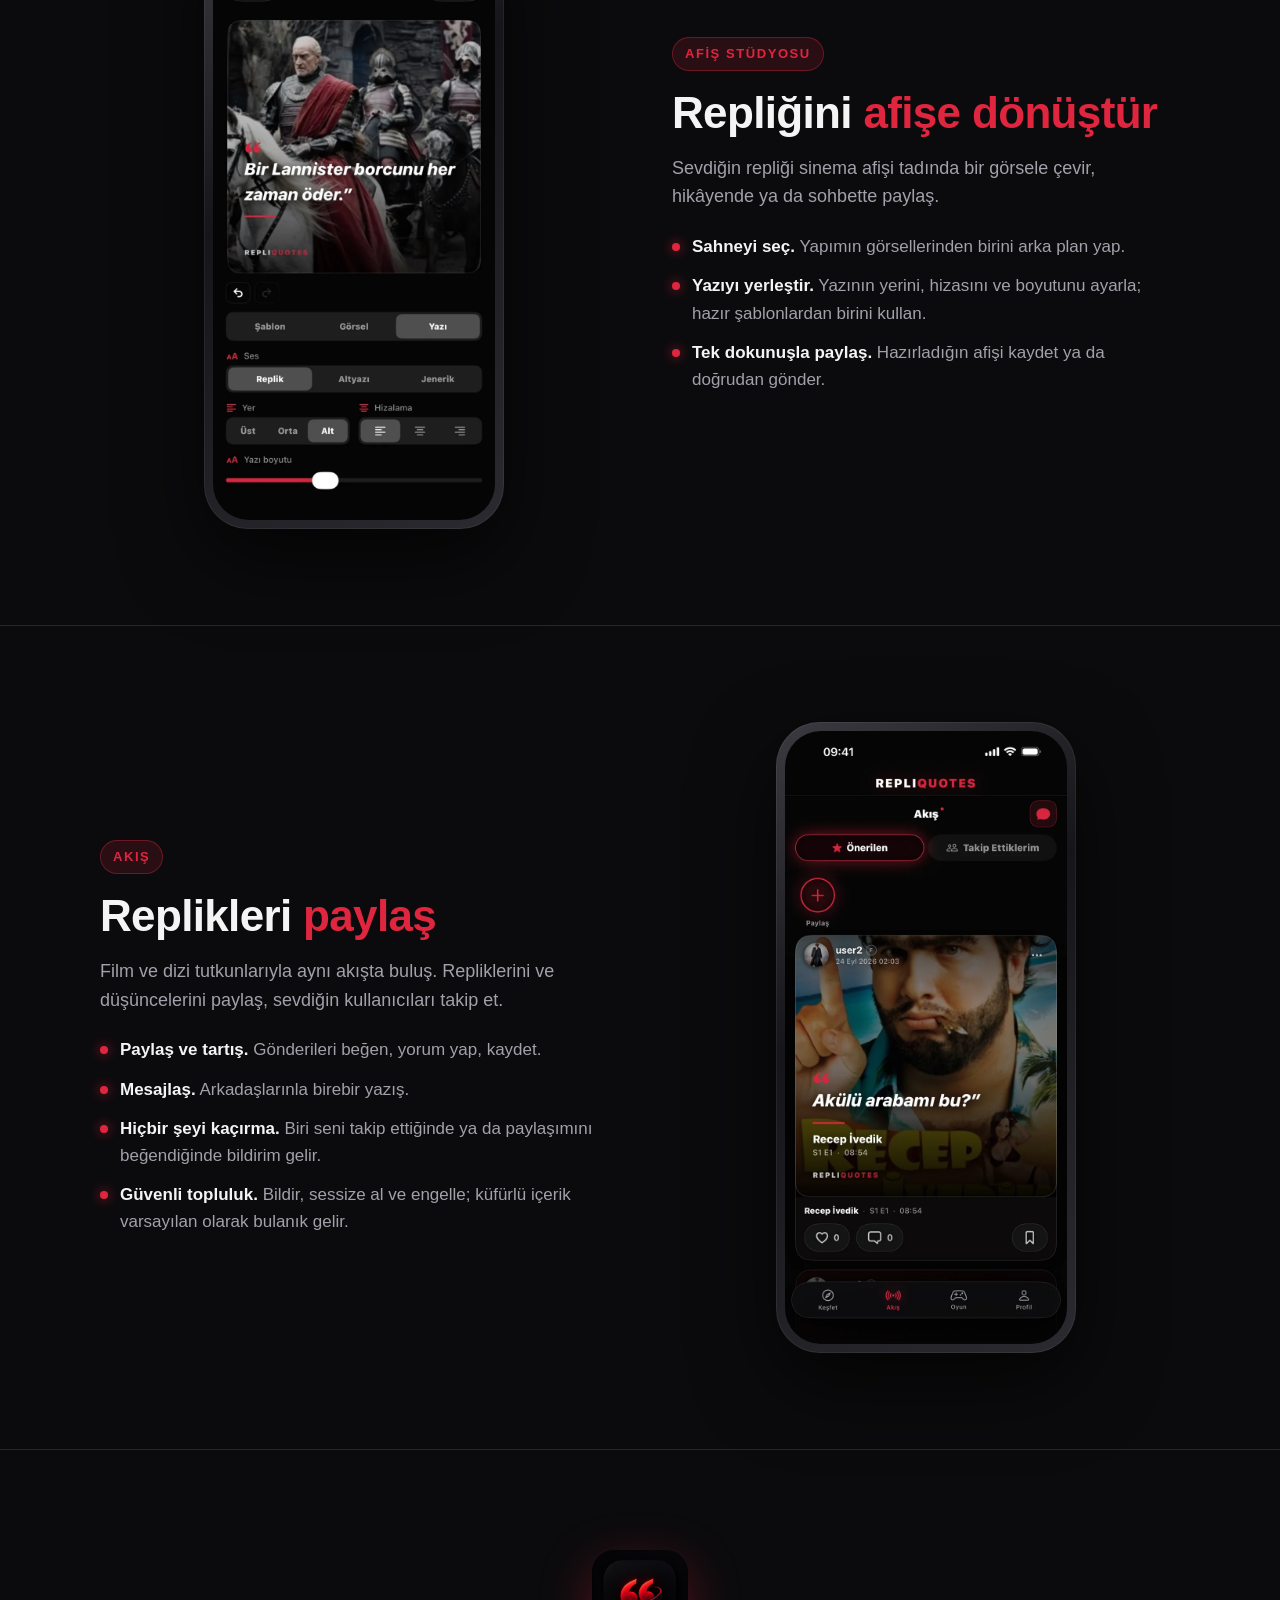
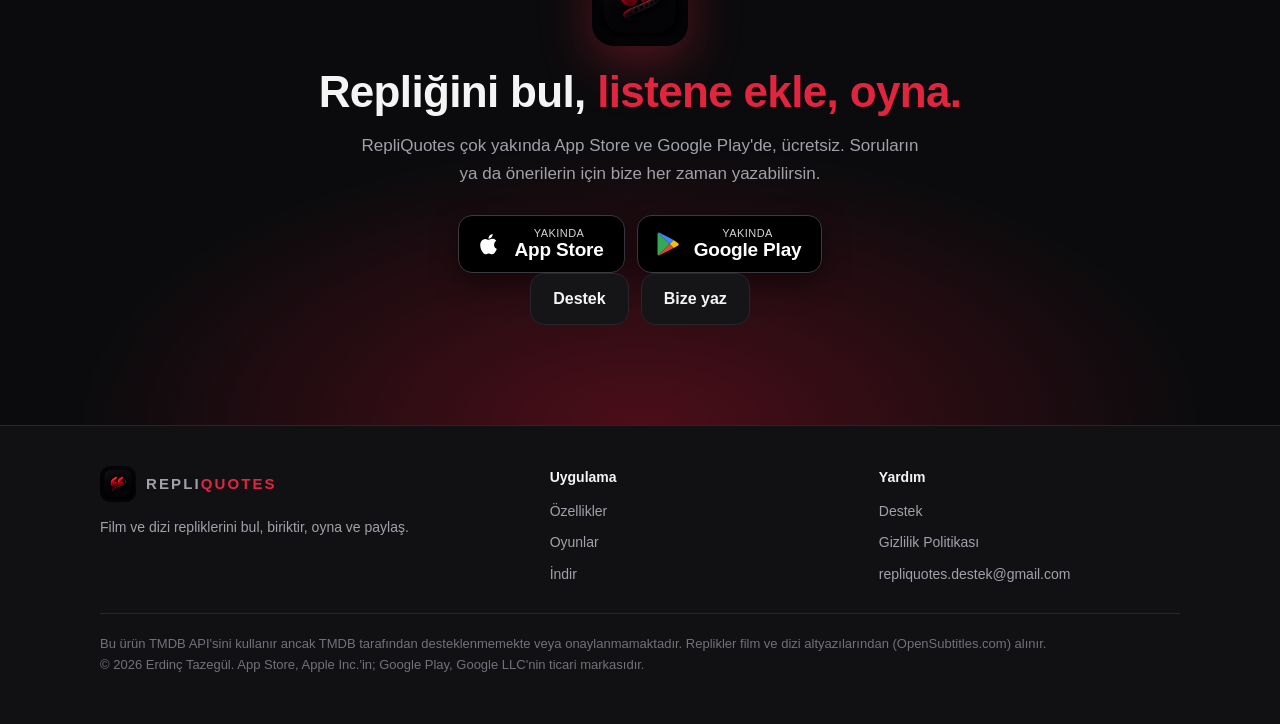
==== commit bf5343af: "Hesap zorunlu: metinler guncellendi, ust menuden Oyunlar kalkti Co-Authored-By: Claude Opus 5.5 <nor" ====
--- a/index.html
+++ b/index.html
@@ -13,166 +13,7 @@
 <meta property="og:description" content="Film ve dizi repliklerini ara, yapım yapım keşfet, kendi listeni oluştur, oyna ve paylaş.">
 <meta property="og:image" content="img/og.jpg">
 <meta name="twitter:card" content="summary_large_image">
-<style>
-  :root {
-    --bg: #0B0B0D;
-    --bg2: #111114;
-    --card: #151518;
-    --text: #F4F4F5;
-    --muted: #A1A1AA;
-    --line: #26262B;
-    --accent: #E0263F;
-    --accent-soft: rgba(224, 38, 63, .14);
-  }
-  * { box-sizing: border-box; }
-  html { -webkit-text-size-adjust: 100%; scroll-behavior: smooth; }
-  body {
-    margin: 0;
-    background: var(--bg);
-    color: var(--text);
-    font: 17px/1.6 -apple-system, BlinkMacSystemFont, "SF Pro Text", "Segoe UI", Roboto, "Helvetica Neue", Arial, sans-serif;
-    overflow-x: hidden;
-  }
-  a { color: inherit; }
-  img { display: block; max-width: 100%; }
-  .kap { max-width: 1120px; margin: 0 auto; padding: 0 20px; }
-
-  /* ── Ust cubuk ─────────────────────────────────────────── */
-  .ust {
-    position: sticky; top: 0; z-index: 10;
-    background: rgba(11, 11, 13, .82);
-    backdrop-filter: saturate(160%) blur(14px);
-    -webkit-backdrop-filter: saturate(160%) blur(14px);
-    border-bottom: 1px solid var(--line);
-  }
-  .ust .kap { display: flex; align-items: center; justify-content: space-between; height: 62px; }
-  .logo { display: flex; align-items: center; gap: 10px; text-decoration: none; }
-  .logo img { width: 34px; height: 34px; border-radius: 9px; }
-  .marka { font-weight: 900; letter-spacing: .14em; font-size: 15px; }
-  .marka span { color: var(--accent); }
-  .menu { display: flex; gap: 22px; font-size: 15px; }
-  .menu a { text-decoration: none; color: var(--muted); }
-  .menu a:hover { color: var(--text); }
-
-  /* ── Giris ─────────────────────────────────────────────── */
-  .giris {
-    position: relative;
-    padding: 72px 0 40px;
-    background:
-      radial-gradient(900px 520px at 50% -120px, rgba(140, 16, 36, .55), transparent 70%),
-      radial-gradient(700px 500px at 85% 70%, rgba(110, 10, 28, .30), transparent 70%);
-  }
-  .giris .kap { display: grid; grid-template-columns: 1.05fr .95fr; gap: 40px; align-items: center; }
-  .ust-baslik { font-size: 13px; font-weight: 800; letter-spacing: .2em; color: var(--accent); text-transform: uppercase; }
-  h1 { font-size: clamp(40px, 6vw, 68px); line-height: 1.04; margin: 14px 0 18px; font-weight: 900; letter-spacing: -.02em; }
-  h1 em { font-style: normal; color: var(--accent); display: block; }
-  .giris p.alt { font-size: 19px; color: var(--muted); max-width: 520px; margin: 0 0 30px; }
-  .dugmeler { display: flex; gap: 12px; flex-wrap: wrap; align-items: center; }
-  .dugme {
-    display: inline-flex; align-items: center; gap: 10px;
-    padding: 14px 22px; border-radius: 14px;
-    font-weight: 700; font-size: 16px; text-decoration: none;
-  }
-  .dugme.ana { background: var(--accent); color: #fff; box-shadow: 0 10px 30px rgba(224, 38, 63, .35); }
-  .dugme.ikincil { border: 1px solid var(--line); color: var(--text); background: var(--card); }
-  .dugme svg { width: 22px; height: 22px; }
-  .yakinda { font-size: 14px; color: var(--muted); margin-top: 14px; }
-
-  .vitrin { position: relative; height: 620px; }
-  .vitrin .telefon { position: absolute; width: 262px; }
-  .vitrin .t1 { left: 4%; top: 40px; transform: rotate(-6deg); opacity: .9; }
-  .vitrin .t2 { right: 4%; top: 0; z-index: 2; width: 286px; }
-
-  /* ── Telefon cercevesi ─────────────────────────────────── */
-  .telefon {
-    border-radius: 44px;
-    padding: 9px;
-    background: linear-gradient(145deg, #3a3a40, #16161a 40%, #2a2a30);
-    box-shadow: 0 30px 80px rgba(0, 0, 0, .65), 0 0 0 1px rgba(255, 255, 255, .06) inset;
-  }
-  .telefon img { border-radius: 36px; width: 100%; height: auto; }
-
-  /* ── Sayilar ───────────────────────────────────────────── */
-  .sayilar { border-top: 1px solid var(--line); border-bottom: 1px solid var(--line); background: var(--bg2); }
-  .sayilar .kap { display: grid; grid-template-columns: repeat(4, 1fr); text-align: center; padding: 26px 20px; gap: 12px; }
-  .sayilar b { display: block; font-size: 30px; font-weight: 900; color: var(--text); }
-  .sayilar span { color: var(--muted); font-size: 14px; }
-
-  /* ── Ozellik bloklari ──────────────────────────────────── */
-  section.ozellik { padding: 96px 0; }
-  section.ozellik + section.ozellik { border-top: 1px solid var(--line); }
-  .ozellik .kap { display: grid; grid-template-columns: 1fr 1fr; gap: 64px; align-items: center; }
-  .ozellik.ters .metin { order: 2; }
-  .ozellik .gorsel { display: flex; justify-content: center; }
-  .ozellik .gorsel .telefon { width: 300px; }
-  .etiket {
-    display: inline-flex; align-items: center; gap: 8px;
-    font-size: 13px; font-weight: 800; letter-spacing: .12em; text-transform: uppercase;
-    color: var(--accent); background: var(--accent-soft);
-    border: 1px solid rgba(224, 38, 63, .35);
-    padding: 6px 12px; border-radius: 999px;
-  }
-  h2 { font-size: clamp(30px, 4vw, 44px); line-height: 1.1; margin: 18px 0 16px; font-weight: 900; letter-spacing: -.015em; }
-  h2 em { font-style: normal; color: var(--accent); }
-  .metin > p { color: var(--muted); font-size: 18px; margin: 0 0 22px; }
-  .liste { list-style: none; padding: 0; margin: 0; display: grid; gap: 12px; }
-  .liste li { display: flex; gap: 12px; align-items: flex-start; }
-  .liste li::before {
-    content: ""; flex: 0 0 8px; height: 8px; margin-top: 10px; border-radius: 50%;
-    background: var(--accent); box-shadow: 0 0 12px rgba(224, 38, 63, .8);
-  }
-  .liste b { color: var(--text); }
-  .liste span { color: var(--muted); }
-
-  /* Oyun izgarasi */
-  .oyunlar { display: grid; grid-template-columns: repeat(2, 1fr); gap: 18px; max-width: 460px; }
-  .oyun { position: relative; }
-  .oyun .telefon { border-radius: 30px; padding: 6px; }
-  .oyun .telefon img { border-radius: 25px; }
-  .oyun b {
-    position: absolute; left: 12px; top: -12px; z-index: 1;
-    background: var(--accent); color: #fff; font-size: 13px; font-weight: 800;
-    padding: 4px 12px; border-radius: 999px;
-  }
-
-  /* ── Kapanis ───────────────────────────────────────────── */
-  .kapanis {
-    text-align: center; padding: 100px 0;
-    background: radial-gradient(800px 400px at 50% 100%, rgba(140, 16, 36, .5), transparent 70%);
-    border-top: 1px solid var(--line);
-  }
-  .kapanis img.ikon { width: 96px; height: 96px; border-radius: 22px; margin: 0 auto 22px; box-shadow: 0 16px 50px rgba(224, 38, 63, .35); }
-  .kapanis h2 { margin-top: 0; }
-  .kapanis p { color: var(--muted); max-width: 560px; margin: 0 auto 28px; }
-  .kapanis .dugmeler { justify-content: center; }
-
-  /* ── Alt bilgi ─────────────────────────────────────────── */
-  footer { border-top: 1px solid var(--line); padding: 36px 0 48px; color: var(--muted); font-size: 14px; }
-  footer .kap { display: grid; grid-template-columns: 1.4fr 1fr 1fr; gap: 28px; }
-  footer h4 { color: var(--text); font-size: 14px; margin: 0 0 10px; }
-  footer ul { list-style: none; padding: 0; margin: 0; display: grid; gap: 8px; }
-  footer a { color: var(--muted); text-decoration: none; }
-  footer a:hover { color: var(--text); }
-  footer .kaynak { grid-column: 1 / -1; border-top: 1px solid var(--line); padding-top: 20px; font-size: 13px; line-height: 1.6; }
-
-  /* ── Mobil ─────────────────────────────────────────────── */
-  @media (max-width: 860px) {
-    .menu a.gizle { display: none; }
-    .giris { padding-top: 44px; }
-    .giris .kap, .ozellik .kap { grid-template-columns: 1fr; gap: 40px; }
-    .ozellik.ters .metin { order: 0; }
-    .vitrin { height: 480px; }
-    .vitrin .telefon { width: 200px; }
-    .vitrin .t2 { width: 220px; right: 6%; }
-    .vitrin .t1 { left: 6%; }
-    section.ozellik { padding: 64px 0; }
-    .ozellik .gorsel .telefon { width: 260px; }
-    .oyunlar { margin: 0 auto; }
-    .sayilar .kap { grid-template-columns: repeat(2, 1fr); }
-    footer .kap { grid-template-columns: 1fr 1fr; }
-    footer .kap > div:first-child { grid-column: 1 / -1; }
-  }
-</style>
+<link rel="stylesheet" href="assets/site.css">
 </head>
 <body>
 
@@ -182,10 +23,10 @@
       <img src="img/ikon.png" alt="">
       <span class="marka">REPLI<span>QUOTES</span></span>
     </a>
-    <nav class="menu">
-      <a class="gizle" href="#ozellikler">Özellikler</a>
-      <a href="destek/">Destek</a>
-      <a href="gizlilik/">Gizlilik</a>
+    <nav class="menu" aria-label="Ana menü">
+      <a class="yazi" href="#ozellikler">Özellikler</a>
+      <a class="nav-dugme" href="destek/"><svg viewBox="0 0 24 24" fill="none" stroke="currentColor" stroke-width="2" stroke-linecap="round" stroke-linejoin="round"><path d="M21 12a8 8 0 0 1-11.6 7.1L4 20l1-4.6A8 8 0 1 1 21 12z"/><path d="M9.5 9.5a2.5 2.5 0 1 1 3.3 2.4c-.5.2-.8.6-.8 1.1v.5"/><path d="M12 16.5h.01"/></svg>Destek</a>
+      <a class="nav-dugme" href="gizlilik/"><svg viewBox="0 0 24 24" fill="none" stroke="currentColor" stroke-width="2" stroke-linecap="round" stroke-linejoin="round"><path d="M12 3l7 3v6c0 4.5-3 7.7-7 9-4-1.3-7-4.5-7-9V6l7-3z"/><path d="M9 12l2 2 4-4"/></svg>Gizlilik</a>
     </nav>
   </div>
 </header>
@@ -199,17 +40,17 @@
       <div class="ust-baslik">Film ve dizi replikleri</div>
       <h1>Aklındaki repliği <em>anında bul</em></h1>
       <p class="alt">Hatırladığın birkaç kelimeyi yaz; RepliQuotes yüz binlerce replik arasından doğrusunu bulur, hangi yapımda, hangi bölümde ve kaçıncı dakikada geçtiğini gösterir. Sonra listene ekle, oyna, paylaş.</p>
-      <div class="dugmeler">
-        <a class="dugme ana" href="#indir">
-          <svg viewBox="0 0 24 24" fill="currentColor" aria-hidden="true"><path d="M16.37 12.63c-.02-2.2 1.8-3.26 1.88-3.31-1.02-1.5-2.62-1.7-3.19-1.72-1.36-.14-2.65.8-3.34.8-.69 0-1.75-.78-2.88-.76-1.48.02-2.85.86-3.61 2.19-1.54 2.67-.39 6.62 1.11 8.79.73 1.06 1.6 2.25 2.74 2.21 1.1-.04 1.51-.71 2.84-.71 1.33 0 1.7.71 2.86.69 1.18-.02 1.93-1.08 2.65-2.14.84-1.23 1.18-2.42 1.2-2.48-.03-.01-2.3-.88-2.32-3.5zM14.2 6.17c.61-.74 1.02-1.76.9-2.78-.88.04-1.94.58-2.57 1.32-.56.65-1.06 1.7-.93 2.7.98.08 1.99-.5 2.6-1.24z"/></svg>
-          App Store'da yakında
-        </a>
+      <div class="magazalar">
+        <a class="magaza" href="#indir" aria-label="App Store'da yakında"><svg viewBox="0 0 24 24" fill="currentColor" aria-hidden="true"><path d="M16.37 12.63c-.02-2.2 1.8-3.26 1.88-3.31-1.02-1.5-2.62-1.7-3.19-1.72-1.36-.14-2.65.8-3.34.8-.69 0-1.75-.78-2.88-.76-1.48.02-2.85.86-3.61 2.19-1.54 2.67-.39 6.62 1.11 8.79.73 1.06 1.6 2.25 2.74 2.21 1.1-.04 1.51-.71 2.84-.71 1.33 0 1.7.71 2.86.69 1.18-.02 1.93-1.08 2.65-2.14.84-1.23 1.18-2.42 1.2-2.48-.03-.01-2.3-.88-2.32-3.5zM14.2 6.17c.61-.74 1.02-1.76.9-2.78-.88.04-1.94.58-2.57 1.32-.56.65-1.06 1.7-.93 2.7.98.08 1.99-.5 2.6-1.24z"/></svg><span><small>Yakında</small><strong>App Store</strong></span></a>
+        <a class="magaza" href="#indir" aria-label="Google Play'de yakında"><svg viewBox="0 0 24 24" aria-hidden="true"><path fill="#34A853" d="M3.6 2.3 13.4 12 3.6 21.7c-.4-.2-.6-.6-.6-1.1V3.4c0-.5.2-.9.6-1.1z"/><path fill="#FBBC04" d="M16.8 8.6 13.4 12l3.4 3.4 3.9-2.2c.7-.4.7-1.4 0-1.8z"/><path fill="#4285F4" d="M3.6 2.3c.3-.2.8-.2 1.2 0l12 6.3-3.4 3.4z"/><path fill="#EA4335" d="M13.4 12l3.4 3.4-12 6.3c-.4.2-.9.2-1.2 0z"/></svg><span><small>Yakında</small><strong>Google Play</strong></span></a>
+      </div>
+      <div class="dugmeler ikincil-satir">
         <a class="dugme ikincil" href="#ozellikler">Özellikleri gör</a>
       </div>
     </div>
     <div class="vitrin" aria-hidden="true">
-      <div class="telefon t1"><img src="img/kesfet.webp" alt="" width="720" height="1564"></div>
-      <div class="telefon t2"><img src="img/arama.webp" alt="" width="720" height="1564"></div>
+      <div class="telefon t1"><img src="img/kesfet.webp" srcset="img/kesfet.webp 720w, img/kesfet@2x.webp 1080w" sizes="(max-width: 560px) 46vw, 300px" alt="" width="720" height="1564" decoding="async"></div>
+      <div class="telefon t2"><img src="img/arama.webp" srcset="img/arama.webp 720w, img/arama@2x.webp 1080w" sizes="(max-width: 560px) 46vw, 300px" alt="" width="720" height="1564" decoding="async"></div>
     </div>
   </div>
 </section>
@@ -240,7 +81,7 @@
         <li><span><b>Tek dokunuşla sakla.</b> Beğendiğin repliği listene ekle ya da arkadaşlarınla paylaş.</span></li>
       </ul>
     </div>
-    <div class="gorsel"><div class="telefon"><img src="img/arama.webp" alt="Arama ekranı: 'tehlike benim' için 31 sonuç" width="720" height="1564" loading="lazy"></div></div>
+    <div class="gorsel"><div class="telefon"><img src="img/arama.webp" srcset="img/arama.webp 720w, img/arama@2x.webp 1080w" sizes="(max-width: 560px) 46vw, 300px" alt="Arama ekranı: 'tehlike benim' için 31 sonuç" width="720" height="1564" decoding="async" loading="lazy"></div></div>
   </div>
 </section>
 
@@ -258,7 +99,7 @@
         <li><span><b>Hemen kullan.</b> Her replikte "Listeye ekle" ve "Paylaş" düğmeleri.</span></li>
       </ul>
     </div>
-    <div class="gorsel"><div class="telefon"><img src="img/yapim.webp" alt="Breaking Bad yapım sayfası" width="720" height="1564" loading="lazy"></div></div>
+    <div class="gorsel"><div class="telefon"><img src="img/yapim.webp" srcset="img/yapim.webp 720w, img/yapim@2x.webp 1080w" sizes="(max-width: 560px) 46vw, 300px" alt="Breaking Bad yapım sayfası" width="720" height="1564" decoding="async" loading="lazy"></div></div>
   </div>
 </section>
 
@@ -277,11 +118,11 @@
         <li><span><b>Topluluğu keşfet.</b> Diğer kullanıcıların listelerini gez, beğen, yeni replikler bul.</span></li>
       </ul>
     </div>
-    <div class="gorsel"><div class="telefon"><img src="img/liste.webp" alt="Game of Thrones replik listesi" width="720" height="1564" loading="lazy"></div></div>
-  </div>
-</section>
-
-<!-- Gunun replig + zar -->
+    <div class="gorsel"><div class="telefon"><img src="img/liste.webp" srcset="img/liste.webp 720w, img/liste@2x.webp 1080w" sizes="(max-width: 560px) 46vw, 300px" alt="Game of Thrones replik listesi" width="720" height="1564" decoding="async" loading="lazy"></div></div>
+  </div>
+</section>
+
+<!-- Gunun repligi + zar -->
 <section class="ozellik ters">
   <div class="kap">
     <div class="metin">
@@ -291,40 +132,45 @@
       <ul class="liste">
         <li><span><b>Günün Repliği.</b> Her gün farklı bir yapımdan, sahnesiyle birlikte.</span></li>
         <li><span><b>Şaşırt Beni.</b> Zarı at; her atışta bambaşka bir film ya da diziden bir replik çıkar.</span></li>
-        <li><span><b>Hesap gerekmez.</b> Arama, keşif ve zar giriş yapmadan da çalışır.</span></li>
-      </ul>
-    </div>
-    <div class="gorsel"><div class="telefon"><img src="img/zar.webp" alt="Şaşırt Beni zarı ve çıkan replik" width="720" height="1564" loading="lazy"></div></div>
+        <li><span><b>Hemen sakla.</b> Beğendiğin repliği tek dokunuşla listene ekle ya da paylaş.</span></li>
+      </ul>
+    </div>
+    <div class="gorsel"><div class="telefon"><img src="img/zar.webp" srcset="img/zar.webp 720w, img/zar@2x.webp 1080w" sizes="(max-width: 560px) 46vw, 300px" alt="Şaşırt Beni zarı ve çıkan replik" width="720" height="1564" decoding="async" loading="lazy"></div></div>
   </div>
 </section>
 
 <!-- Oyunlar -->
-<section class="ozellik">
-  <div class="kap">
-    <div class="metin">
+<section class="oyunlar-bolum" id="oyunlar">
+  <div class="kap">
+    <div class="bolum-bas">
       <span class="etiket">Oyunlar</span>
       <h2>4 oyun, <em>tek uygulama</em></h2>
       <p>Film ve dizi bilgini sına. Her modu tek başına oynayabilir ya da Makara'da gerçek rakiplerle kapışabilirsin.</p>
-      <ul class="liste">
-        <li><span><b>Replik Quiz.</b> Replik hangi yapımdan? Dört şıktan doğrusunu seç, hızlı cevapla bonus kap.</span></li>
-        <li><span><b>Puan Terazisi.</b> İki yapım karşı karşıya: sağdakinin IMDb puanı daha yüksek mi, alçak mı?</span></li>
-        <li><span><b>Filmografi.</b> Sekiz yapımdan dördü o oyuncunun. Rakibinden önce bul.</span></li>
-        <li><span><b>Ateş ve Su.</b> Fotoğraftaki oyuncuyu tanı, pistte öne geç.</span></li>
-      </ul>
-    </div>
-    <div class="gorsel">
-      <div class="oyunlar">
-        <div class="oyun"><b>Replik Quiz</b><div class="telefon"><img src="img/quiz.webp" alt="Replik Quiz" width="720" height="1564" loading="lazy"></div></div>
-        <div class="oyun"><b>Puan Terazisi</b><div class="telefon"><img src="img/terazi.webp" alt="Puan Terazisi" width="720" height="1564" loading="lazy"></div></div>
-        <div class="oyun"><b>Filmografi</b><div class="telefon"><img src="img/filmografi.webp" alt="Filmografi" width="720" height="1564" loading="lazy"></div></div>
-        <div class="oyun"><b>Ateş ve Su</b><div class="telefon"><img src="img/atesvesu.webp" alt="Ateş ve Su" width="720" height="1564" loading="lazy"></div></div>
-      </div>
-    </div>
+    </div>
+    <div class="oyun-izgara">
+      <article class="oyun-kart">
+        <div class="telefon"><img src="img/quiz.webp" srcset="img/quiz.webp 720w, img/quiz@2x.webp 1080w" sizes="(max-width: 560px) 46vw, 300px" alt="Replik Quiz oyun ekranı" width="720" height="1564" decoding="async" loading="lazy"></div>
+        <div><div class="no">OYUN 01</div><h3>Replik Quiz</h3><p>Replik hangi yapımdan? Dört şıktan doğrusunu seç, hızlı cevapla bonus kap.</p></div>
+      </article>
+      <article class="oyun-kart">
+        <div class="telefon"><img src="img/terazi.webp" srcset="img/terazi.webp 720w, img/terazi@2x.webp 1080w" sizes="(max-width: 560px) 46vw, 300px" alt="Puan Terazisi oyun ekranı" width="720" height="1564" decoding="async" loading="lazy"></div>
+        <div><div class="no">OYUN 02</div><h3>Puan Terazisi</h3><p>İki yapım karşı karşıya. Sağdakinin IMDb puanı daha yüksek mi, alçak mı?</p></div>
+      </article>
+      <article class="oyun-kart">
+        <div class="telefon"><img src="img/filmografi.webp" srcset="img/filmografi.webp 720w, img/filmografi@2x.webp 1080w" sizes="(max-width: 560px) 46vw, 300px" alt="Filmografi oyun ekranı" width="720" height="1564" decoding="async" loading="lazy"></div>
+        <div><div class="no">OYUN 03</div><h3>Filmografi</h3><p>Sekiz yapımdan dördü o oyuncunun. Hangileri olduğunu rakibinden önce bul.</p></div>
+      </article>
+      <article class="oyun-kart">
+        <div class="telefon"><img src="img/atesvesu.webp" srcset="img/atesvesu.webp 720w, img/atesvesu@2x.webp 1080w" sizes="(max-width: 560px) 46vw, 300px" alt="Ateş ve Su oyun ekranı" width="720" height="1564" decoding="async" loading="lazy"></div>
+        <div><div class="no">OYUN 04</div><h3>Ateş ve Su</h3><p>Fotoğraftaki oyuncuyu tanı, doğru bildikçe pistte öne geç.</p></div>
+      </article>
+    </div>
+    <p class="oyun-alt"><b>Tek başına</b> seviye modunda oyna ya da <b>Makara</b>'da çevrimiçi bir rakiple eşleş.</p>
   </div>
 </section>
 
 <!-- Makara -->
-<section class="ozellik ters">
+<section class="ozellik">
   <div class="kap">
     <div class="metin">
       <span class="etiket">Makara ve Lig</span>
@@ -336,12 +182,12 @@
         <li><span><b>Arkadaş ligi.</b> Arkadaşlarınla kendi ligini kur, ay sonunda zirvede kim var gör.</span></li>
       </ul>
     </div>
-    <div class="gorsel"><div class="telefon"><img src="img/makara.webp" alt="Makara eşleşme ekranı" width="720" height="1564" loading="lazy"></div></div>
+    <div class="gorsel"><div class="telefon"><img src="img/makara.webp" srcset="img/makara.webp 720w, img/makara@2x.webp 1080w" sizes="(max-width: 560px) 46vw, 300px" alt="Makara eşleşme ekranı" width="720" height="1564" decoding="async" loading="lazy"></div></div>
   </div>
 </section>
 
 <!-- Afis -->
-<section class="ozellik">
+<section class="ozellik ters">
   <div class="kap">
     <div class="metin">
       <span class="etiket">Afiş Stüdyosu</span>
@@ -353,12 +199,12 @@
         <li><span><b>Tek dokunuşla paylaş.</b> Hazırladığın afişi kaydet ya da doğrudan gönder.</span></li>
       </ul>
     </div>
-    <div class="gorsel"><div class="telefon"><img src="img/studyo.webp" alt="Afiş stüdyosu" width="720" height="1560" loading="lazy"></div></div>
+    <div class="gorsel"><div class="telefon"><img src="img/studyo.webp" srcset="img/studyo.webp 720w, img/studyo@2x.webp 1080w" sizes="(max-width: 560px) 46vw, 300px" alt="Afiş stüdyosu" width="720" height="1560" decoding="async" loading="lazy"></div></div>
   </div>
 </section>
 
 <!-- Akis -->
-<section class="ozellik ters">
+<section class="ozellik">
   <div class="kap">
     <div class="metin">
       <span class="etiket">Akış</span>
@@ -371,21 +217,22 @@
         <li><span><b>Güvenli topluluk.</b> Bildir, sessize al ve engelle; küfürlü içerik varsayılan olarak bulanık gelir.</span></li>
       </ul>
     </div>
-    <div class="gorsel"><div class="telefon"><img src="img/akis.webp" alt="Akış ekranı" width="720" height="1564" loading="lazy"></div></div>
+    <div class="gorsel"><div class="telefon"><img src="img/akis.webp" srcset="img/akis.webp 720w, img/akis@2x.webp 1080w" sizes="(max-width: 560px) 46vw, 300px" alt="Akış ekranı" width="720" height="1564" decoding="async" loading="lazy"></div></div>
   </div>
 </section>
 
 <!-- Kapanis -->
 <section class="kapanis" id="indir">
   <div class="kap">
-    <img class="ikon" src="img/ikon.png" alt="RepliQuotes uygulama ikonu">
+    <img class="ikon" src="img/ikon.png" alt="RepliQuotes uygulama ikonu" width="96" height="96">
     <h2>Repliğini bul, <em>listene ekle, oyna.</em></h2>
-    <p>RepliQuotes çok yakında App Store'da, ücretsiz. Soruların ya da önerilerin için bize her zaman yazabilirsin.</p>
-    <div class="dugmeler">
-      <span class="dugme ana">
-        <svg viewBox="0 0 24 24" fill="currentColor" aria-hidden="true"><path d="M16.37 12.63c-.02-2.2 1.8-3.26 1.88-3.31-1.02-1.5-2.62-1.7-3.19-1.72-1.36-.14-2.65.8-3.34.8-.69 0-1.75-.78-2.88-.76-1.48.02-2.85.86-3.61 2.19-1.54 2.67-.39 6.62 1.11 8.79.73 1.06 1.6 2.25 2.74 2.21 1.1-.04 1.51-.71 2.84-.71 1.33 0 1.7.71 2.86.69 1.18-.02 1.93-1.08 2.65-2.14.84-1.23 1.18-2.42 1.2-2.48-.03-.01-2.3-.88-2.32-3.5zM14.2 6.17c.61-.74 1.02-1.76.9-2.78-.88.04-1.94.58-2.57 1.32-.56.65-1.06 1.7-.93 2.7.98.08 1.99-.5 2.6-1.24z"/></svg>
-        App Store'da yakında
-      </span>
+    <p>RepliQuotes çok yakında App Store ve Google Play'de, ücretsiz. Soruların ya da önerilerin için bize her zaman yazabilirsin.</p>
+    <div class="magazalar">
+        <a class="magaza" href="#indir" aria-label="App Store'da yakında"><svg viewBox="0 0 24 24" fill="currentColor" aria-hidden="true"><path d="M16.37 12.63c-.02-2.2 1.8-3.26 1.88-3.31-1.02-1.5-2.62-1.7-3.19-1.72-1.36-.14-2.65.8-3.34.8-.69 0-1.75-.78-2.88-.76-1.48.02-2.85.86-3.61 2.19-1.54 2.67-.39 6.62 1.11 8.79.73 1.06 1.6 2.25 2.74 2.21 1.1-.04 1.51-.71 2.84-.71 1.33 0 1.7.71 2.86.69 1.18-.02 1.93-1.08 2.65-2.14.84-1.23 1.18-2.42 1.2-2.48-.03-.01-2.3-.88-2.32-3.5zM14.2 6.17c.61-.74 1.02-1.76.9-2.78-.88.04-1.94.58-2.57 1.32-.56.65-1.06 1.7-.93 2.7.98.08 1.99-.5 2.6-1.24z"/></svg><span><small>Yakında</small><strong>App Store</strong></span></a>
+        <a class="magaza" href="#indir" aria-label="Google Play'de yakında"><svg viewBox="0 0 24 24" aria-hidden="true"><path fill="#34A853" d="M3.6 2.3 13.4 12 3.6 21.7c-.4-.2-.6-.6-.6-1.1V3.4c0-.5.2-.9.6-1.1z"/><path fill="#FBBC04" d="M16.8 8.6 13.4 12l3.4 3.4 3.9-2.2c.7-.4.7-1.4 0-1.8z"/><path fill="#4285F4" d="M3.6 2.3c.3-.2.8-.2 1.2 0l12 6.3-3.4 3.4z"/><path fill="#EA4335" d="M13.4 12l3.4 3.4-12 6.3c-.4.2-.9.2-1.2 0z"/></svg><span><small>Yakında</small><strong>Google Play</strong></span></a>
+      </div>
+    <div class="dugmeler ikincil-satir" style="justify-content:center">
+      <a class="dugme ikincil" href="destek/">Destek</a>
       <a class="dugme ikincil" href="mailto:repliquotes.destek@gmail.com">Bize yaz</a>
     </div>
   </div>
@@ -403,6 +250,7 @@
       <h4>Uygulama</h4>
       <ul>
         <li><a href="#ozellikler">Özellikler</a></li>
+        <li><a href="#oyunlar">Oyunlar</a></li>
         <li><a href="#indir">İndir</a></li>
       </ul>
     </div>
@@ -416,7 +264,7 @@
     </div>
     <div class="kaynak">
       Bu ürün TMDB API'sini kullanır ancak TMDB tarafından desteklenmemekte veya onaylanmamaktadır. Replikler film ve dizi altyazılarından (OpenSubtitles.com) alınır.<br>
-      © 2026 Erdinç Tazegül. App Store, Apple Inc.'in ticari markasıdır.
+      © 2026 Erdinç Tazegül. App Store, Apple Inc.'in; Google Play, Google LLC'nin ticari markasıdır.
     </div>
   </div>
 </footer>
--- a/assets/site.css
+++ b/assets/site.css
@@ -0,0 +1,355 @@
+/* RepliQuotes web sitesi — tum sayfalarin ortak stili. */
+
+:root {
+  --bg: #0B0B0D;
+  --bg2: #111114;
+  --card: #151518;
+  --card2: #1B1B1F;
+  --text: #F4F4F5;
+  --muted: #A1A1AA;
+  --faint: #71717A;
+  --line: #26262B;
+  --accent: #E0263F;
+  --accent-2: #FF4D63;
+  --accent-soft: rgba(224, 38, 63, .14);
+  --accent-line: rgba(224, 38, 63, .38);
+  --radius: 18px;
+}
+* { box-sizing: border-box; }
+html { -webkit-text-size-adjust: 100%; scroll-behavior: smooth; scroll-padding-top: 84px; }
+body {
+  margin: 0;
+  background: var(--bg);
+  color: var(--text);
+  font: 17px/1.6 -apple-system, BlinkMacSystemFont, "SF Pro Text", "Segoe UI", Roboto, "Helvetica Neue", Arial, sans-serif;
+  overflow-x: hidden;
+}
+a { color: inherit; }
+img { display: block; max-width: 100%; }
+svg { flex: none; }
+.kap { max-width: 1120px; margin: 0 auto; padding: 0 20px; }
+
+/* ── Ust cubuk ──────────────────────────────────────────────── */
+.ust {
+  position: sticky; top: 0; z-index: 20;
+  background: rgba(11, 11, 13, .82);
+  backdrop-filter: saturate(160%) blur(14px);
+  -webkit-backdrop-filter: saturate(160%) blur(14px);
+  border-bottom: 1px solid var(--line);
+}
+.ust .kap { display: flex; align-items: center; justify-content: space-between; height: 66px; gap: 12px; }
+.logo { display: flex; align-items: center; gap: 10px; text-decoration: none; min-width: 0; }
+.logo img { width: 36px; height: 36px; border-radius: 10px; }
+.marka { font-weight: 900; letter-spacing: .14em; font-size: 15px; white-space: nowrap; }
+.marka span { color: var(--accent); }
+.menu { display: flex; align-items: center; gap: 8px; }
+.menu .yazi { text-decoration: none; color: var(--muted); font-size: 15px; padding: 8px 10px; }
+.menu .yazi:hover { color: var(--text); }
+.nav-dugme {
+  display: inline-flex; align-items: center; gap: 8px;
+  height: 40px; padding: 0 16px; border-radius: 999px;
+  font-size: 14px; font-weight: 700; text-decoration: none;
+  color: var(--text); background: var(--card);
+  border: 1px solid var(--line);
+  transition: border-color .15s, background .15s, transform .15s;
+}
+.nav-dugme svg { width: 17px; height: 17px; color: var(--accent); }
+.nav-dugme:hover { border-color: var(--accent-line); background: var(--card2); transform: translateY(-1px); }
+.nav-dugme.aktif { background: var(--accent-soft); border-color: var(--accent); }
+
+/* ── Dugmeler ───────────────────────────────────────────────── */
+.dugmeler { display: flex; gap: 12px; flex-wrap: wrap; align-items: center; }
+.dugme {
+  display: inline-flex; align-items: center; justify-content: center; gap: 10px;
+  min-height: 52px; padding: 0 22px; border-radius: 14px;
+  font-weight: 700; font-size: 16px; text-decoration: none;
+  transition: transform .15s, box-shadow .15s, border-color .15s;
+}
+.dugme svg { width: 20px; height: 20px; }
+.dugme:hover { transform: translateY(-1px); }
+.dugme.ana { background: linear-gradient(180deg, var(--accent-2), var(--accent)); color: #fff; box-shadow: 0 10px 30px rgba(224, 38, 63, .35); }
+.dugme.ikincil { border: 1px solid var(--line); color: var(--text); background: var(--card); }
+.dugme.ikincil:hover { border-color: var(--accent-line); }
+
+/* Magaza rozetleri — resmi rozet diliyle: siyah zemin, iki satir. */
+.magazalar { display: flex; gap: 12px; flex-wrap: wrap; }
+.magaza {
+  display: inline-flex; align-items: center; gap: 12px;
+  height: 58px; padding: 0 20px 0 16px; border-radius: 14px;
+  background: #000; color: #fff; text-decoration: none;
+  border: 1px solid #3A3A40;
+  box-shadow: 0 10px 28px rgba(0, 0, 0, .45);
+  transition: transform .15s, border-color .15s;
+}
+.magaza:hover { transform: translateY(-1px); border-color: #5A5A62; }
+.magaza svg { width: 28px; height: 28px; }
+.magaza small { display: block; font-size: 11px; line-height: 1.1; letter-spacing: .04em; color: #D4D4D8; text-transform: uppercase; }
+.magaza strong { display: block; font-size: 19px; line-height: 1.15; font-weight: 700; letter-spacing: -.01em; }
+.magaza .rozet {
+  margin-left: 4px; font-size: 11px; font-weight: 800; letter-spacing: .06em; text-transform: uppercase;
+  color: var(--accent-2); background: var(--accent-soft); border: 1px solid var(--accent-line);
+  padding: 3px 8px; border-radius: 999px;
+}
+
+/* ── Telefon cercevesi ──────────────────────────────────────── */
+.telefon {
+  border-radius: 44px; padding: 9px;
+  background: linear-gradient(145deg, #3a3a40, #16161a 40%, #2a2a30);
+  box-shadow: 0 30px 80px rgba(0, 0, 0, .65), 0 0 0 1px rgba(255, 255, 255, .06) inset;
+}
+.telefon img { border-radius: 36px; width: 100%; height: auto; }
+
+/* ── Tanitim: giris ─────────────────────────────────────────── */
+.giris {
+  padding: 72px 0 48px;
+  background:
+    radial-gradient(900px 520px at 50% -120px, rgba(140, 16, 36, .55), transparent 70%),
+    radial-gradient(700px 500px at 85% 70%, rgba(110, 10, 28, .30), transparent 70%);
+}
+.giris .kap { display: grid; grid-template-columns: 1.05fr .95fr; gap: 40px; align-items: center; }
+.ust-baslik { font-size: 13px; font-weight: 800; letter-spacing: .2em; color: var(--accent); text-transform: uppercase; }
+h1 { font-size: clamp(40px, 6vw, 68px); line-height: 1.04; margin: 14px 0 18px; font-weight: 900; letter-spacing: -.02em; }
+h1 em { font-style: normal; color: var(--accent); display: block; }
+.giris p.alt { font-size: 19px; color: var(--muted); max-width: 520px; margin: 0 0 30px; }
+.giris .ikincil-satir { margin-top: 18px; }
+.vitrin { position: relative; height: 620px; }
+.vitrin .telefon { position: absolute; width: 262px; }
+.vitrin .t1 { left: 4%; top: 40px; transform: rotate(-6deg); opacity: .9; }
+.vitrin .t2 { right: 4%; top: 0; z-index: 2; width: 286px; }
+
+.sayilar { border-top: 1px solid var(--line); border-bottom: 1px solid var(--line); background: var(--bg2); }
+.sayilar .kap { display: grid; grid-template-columns: repeat(4, 1fr); text-align: center; padding: 26px 20px; gap: 12px; }
+.sayilar b { display: block; font-size: 30px; font-weight: 900; }
+.sayilar span { color: var(--muted); font-size: 14px; }
+
+/* ── Tanitim: ozellik bloklari ──────────────────────────────── */
+section.ozellik { padding: 96px 0; }
+section.ozellik + section.ozellik { border-top: 1px solid var(--line); }
+.ozellik .kap { display: grid; grid-template-columns: 1fr 1fr; gap: 64px; align-items: center; }
+.ozellik.ters .metin { order: 2; }
+.ozellik .gorsel { display: flex; justify-content: center; }
+.ozellik .gorsel .telefon { width: 300px; }
+.etiket {
+  display: inline-flex; align-items: center; gap: 8px;
+  font-size: 13px; font-weight: 800; letter-spacing: .12em; text-transform: uppercase;
+  color: var(--accent); background: var(--accent-soft); border: 1px solid var(--accent-line);
+  padding: 6px 12px; border-radius: 999px;
+}
+h2 { font-size: clamp(30px, 4vw, 44px); line-height: 1.1; margin: 18px 0 16px; font-weight: 900; letter-spacing: -.015em; }
+h2 em { font-style: normal; color: var(--accent); }
+.metin > p { color: var(--muted); font-size: 18px; margin: 0 0 22px; }
+.liste { list-style: none; padding: 0; margin: 0; display: grid; gap: 12px; }
+.liste li { display: flex; gap: 12px; align-items: flex-start; }
+.liste li::before {
+  content: ""; flex: 0 0 8px; height: 8px; margin-top: 10px; border-radius: 50%;
+  background: var(--accent); box-shadow: 0 0 12px rgba(224, 38, 63, .8);
+}
+.liste b { color: var(--text); }
+.liste span { color: var(--muted); }
+
+/* ── Tanitim: oyunlar ───────────────────────────────────────── */
+.oyunlar-bolum {
+  padding: 96px 0; border-top: 1px solid var(--line);
+  background: radial-gradient(900px 500px at 50% 0, rgba(140, 16, 36, .28), transparent 70%);
+}
+.bolum-bas { text-align: center; max-width: 680px; margin: 0 auto 56px; }
+.bolum-bas p { color: var(--muted); font-size: 18px; margin: 0; }
+.oyun-izgara { display: grid; grid-template-columns: repeat(4, 1fr); gap: 22px; }
+.oyun-kart {
+  background: linear-gradient(180deg, var(--card2), var(--card));
+  border: 1px solid var(--line); border-radius: 26px;
+  padding: 22px 18px 24px;
+  display: flex; flex-direction: column; gap: 18px;
+  transition: border-color .2s, transform .2s;
+}
+.oyun-kart:hover { border-color: var(--accent-line); transform: translateY(-3px); }
+.oyun-kart .telefon { border-radius: 34px; padding: 7px; }
+.oyun-kart .telefon img { border-radius: 28px; }
+.oyun-kart .no { font-size: 12px; font-weight: 800; letter-spacing: .14em; color: var(--accent); }
+.oyun-kart h3 { font-size: 21px; margin: 2px 0 6px; font-weight: 900; }
+.oyun-kart p { color: var(--muted); font-size: 15px; line-height: 1.5; margin: 0; }
+.oyun-alt { text-align: center; margin-top: 40px; color: var(--muted); font-size: 16px; }
+.oyun-alt b { color: var(--text); }
+
+/* ── Tanitim: kapanis ───────────────────────────────────────── */
+.kapanis {
+  text-align: center; padding: 100px 0;
+  background: radial-gradient(800px 400px at 50% 100%, rgba(140, 16, 36, .5), transparent 70%);
+  border-top: 1px solid var(--line);
+}
+.kapanis img.ikon { width: 96px; height: 96px; border-radius: 22px; margin: 0 auto 22px; box-shadow: 0 16px 50px rgba(224, 38, 63, .35); }
+.kapanis h2 { margin-top: 0; }
+.kapanis p { color: var(--muted); max-width: 560px; margin: 0 auto 28px; }
+.kapanis .magazalar { justify-content: center; }
+
+/* ── Belge sayfalari (destek, gizlilik) ─────────────────────── */
+.sayfa-bas {
+  padding: 56px 0 40px; border-bottom: 1px solid var(--line);
+  background: radial-gradient(900px 420px at 20% -80px, rgba(140, 16, 36, .5), transparent 70%);
+}
+.yol { font-size: 14px; color: var(--faint); margin-bottom: 14px; }
+.yol a { color: var(--muted); text-decoration: none; }
+.yol a:hover { color: var(--text); }
+.sayfa-bas h1 { font-size: clamp(36px, 5vw, 54px); margin: 0 0 12px; }
+.sayfa-bas .ozet-yazi { color: var(--muted); font-size: 18px; max-width: 640px; margin: 0 0 22px; }
+.bas-alt { display: flex; align-items: center; gap: 16px; flex-wrap: wrap; }
+.tarih { font-size: 14px; color: var(--faint); }
+
+.dil-sec { display: inline-flex; padding: 4px; border-radius: 999px; background: var(--card); border: 1px solid var(--line); }
+.dil-sec button {
+  font: inherit; font-size: 14px; font-weight: 700; color: var(--muted);
+  background: none; border: 0; border-radius: 999px; padding: 7px 16px; cursor: pointer;
+}
+.dil-sec button[aria-pressed="true"] { background: var(--accent); color: #fff; }
+
+.hizli { display: grid; grid-template-columns: repeat(3, 1fr); gap: 16px; margin: 36px 0 8px; }
+.hizli a {
+  display: flex; flex-direction: column; gap: 10px; text-decoration: none;
+  padding: 20px; border-radius: var(--radius);
+  background: linear-gradient(180deg, var(--card2), var(--card)); border: 1px solid var(--line);
+  transition: border-color .15s, transform .15s;
+}
+.hizli a:hover { border-color: var(--accent-line); transform: translateY(-2px); }
+.hizli .ik {
+  width: 42px; height: 42px; border-radius: 12px; display: grid; place-items: center;
+  background: var(--accent-soft); color: var(--accent); border: 1px solid var(--accent-line);
+}
+.hizli .ik svg { width: 21px; height: 21px; }
+.hizli b { font-size: 17px; }
+.hizli span { color: var(--muted); font-size: 14px; line-height: 1.5; }
+
+.belge { padding: 40px 0 88px; }
+.belge .izgara { display: grid; grid-template-columns: 240px 1fr; gap: 48px; align-items: start; }
+.belge .izgara.tek { grid-template-columns: 1fr; max-width: 820px; }
+.icindekiler { position: sticky; top: 90px; font-size: 14px; }
+.icindekiler b { display: block; font-size: 12px; letter-spacing: .12em; text-transform: uppercase; color: var(--faint); margin-bottom: 10px; }
+.icindekiler ol { list-style: none; padding: 0; margin: 0; display: grid; gap: 2px; border-left: 1px solid var(--line); }
+.icindekiler a { display: block; padding: 6px 12px; color: var(--muted); text-decoration: none; margin-left: -1px; border-left: 2px solid transparent; }
+.icindekiler a:hover { color: var(--text); border-left-color: var(--accent); }
+
+.yazi-alani { min-width: 0; }
+.yazi-alani > p, .bolum p, .bolum li { color: #D4D4D8; }
+.yazi-alani a, .bolum a, .sss a { color: var(--accent-2); }
+.bolum {
+  background: var(--card); border: 1px solid var(--line); border-radius: var(--radius);
+  padding: 24px 26px; margin: 18px 0;
+}
+.bolum h2 { font-size: 22px; margin: 0 0 12px; letter-spacing: -.01em; display: flex; gap: 12px; align-items: baseline; }
+.bolum h2 .n { color: var(--accent); font-size: 15px; font-weight: 800; }
+.bolum h3 { font-size: 16px; margin: 20px 0 6px; color: var(--text); }
+.bolum ul { padding-left: 20px; margin: 8px 0; }
+.bolum li { margin: 6px 0; }
+.bolum .kart, .vurgu {
+  background: var(--accent-soft); border: 1px solid var(--accent-line);
+  border-radius: 14px; padding: 14px 16px; margin: 14px 0;
+}
+.bolum strong { color: var(--text); }
+
+.ozet-kartlar { display: grid; grid-template-columns: repeat(3, 1fr); gap: 14px; margin: 22px 0 8px; }
+.ozet-kartlar div {
+  background: linear-gradient(180deg, var(--card2), var(--card)); border: 1px solid var(--line);
+  border-radius: var(--radius); padding: 18px; font-size: 15px; color: #D4D4D8; line-height: 1.5;
+}
+.ozet-kartlar .ik { width: 36px; height: 36px; border-radius: 10px; display: grid; place-items: center; margin-bottom: 12px; background: var(--accent-soft); color: var(--accent); }
+.ozet-kartlar .ik svg { width: 19px; height: 19px; }
+
+.tablo { overflow-x: auto; margin: 12px 0; border: 1px solid var(--line); border-radius: 14px; }
+table { width: 100%; border-collapse: collapse; font-size: 15px; min-width: 520px; }
+th, td { text-align: left; vertical-align: top; padding: 12px 14px; border-bottom: 1px solid var(--line); color: #D4D4D8; }
+tr:last-child td { border-bottom: 0; }
+th { color: var(--muted); font-weight: 700; font-size: 13px; background: var(--card2); }
+td:first-child { color: var(--text); font-weight: 600; white-space: nowrap; }
+
+.iletisim {
+  display: grid; grid-template-columns: auto 1fr auto; gap: 18px; align-items: center;
+  background: linear-gradient(135deg, rgba(224, 38, 63, .22), rgba(224, 38, 63, .06));
+  border: 1px solid var(--accent-line); border-radius: 22px; padding: 22px 24px; margin: 8px 0 32px;
+}
+.iletisim .ik { width: 52px; height: 52px; border-radius: 15px; display: grid; place-items: center; background: var(--accent); color: #fff; }
+.iletisim .ik svg { width: 26px; height: 26px; }
+.iletisim b { display: block; font-size: 19px; }
+.iletisim span { color: var(--muted); font-size: 15px; }
+
+.sss-baslik { font-size: 26px; margin: 8px 0 16px; }
+.sss { display: grid; gap: 10px; }
+.sss details {
+  background: var(--card); border: 1px solid var(--line); border-radius: 16px;
+  transition: border-color .15s;
+}
+.sss details[open] { border-color: var(--accent-line); }
+.sss summary {
+  list-style: none; cursor: pointer; padding: 18px 56px 18px 20px; position: relative;
+  font-weight: 700; font-size: 17px;
+}
+.sss summary::-webkit-details-marker { display: none; }
+.sss summary::after {
+  content: ""; position: absolute; right: 22px; top: 50%; width: 10px; height: 10px; margin-top: -7px;
+  border-right: 2px solid var(--accent); border-bottom: 2px solid var(--accent);
+  transform: rotate(45deg); transition: transform .2s;
+}
+.sss details[open] summary::after { transform: rotate(-135deg); margin-top: -2px; }
+.sss details p { margin: 0; padding: 0 20px 20px; color: #D4D4D8; }
+
+[data-dil][hidden] { display: none !important; }
+
+/* ── Alt bilgi ──────────────────────────────────────────────── */
+footer { border-top: 1px solid var(--line); padding: 40px 0 48px; color: var(--muted); font-size: 14px; background: var(--bg2); }
+footer .kap { display: grid; grid-template-columns: 1.4fr 1fr 1fr; gap: 28px; }
+footer h4 { color: var(--text); font-size: 14px; margin: 0 0 12px; }
+footer ul { list-style: none; padding: 0; margin: 0; display: grid; gap: 9px; }
+footer a { color: var(--muted); text-decoration: none; }
+footer a:hover { color: var(--text); }
+footer .kaynak { grid-column: 1 / -1; border-top: 1px solid var(--line); padding-top: 20px; font-size: 13px; line-height: 1.6; color: var(--faint); }
+
+/* ── Mobil ──────────────────────────────────────────────────── */
+@media (max-width: 960px) {
+  .oyun-izgara { grid-template-columns: repeat(2, 1fr); }
+  .belge .izgara { grid-template-columns: 1fr; }
+  .icindekiler { display: none; }
+}
+@media (max-width: 860px) {
+  .menu .yazi { display: none; }
+  .giris { padding-top: 44px; }
+  .giris .kap, .ozellik .kap { grid-template-columns: 1fr; gap: 40px; }
+  .ozellik.ters .metin { order: 0; }
+  .vitrin { height: 480px; }
+  .vitrin .telefon { width: 200px; }
+  .vitrin .t2 { width: 220px; right: 6%; }
+  .vitrin .t1 { left: 6%; }
+  section.ozellik, .oyunlar-bolum { padding: 64px 0; }
+  .ozellik .gorsel .telefon { width: 260px; }
+  .sayilar .kap { grid-template-columns: repeat(2, 1fr); }
+  .hizli, .ozet-kartlar { grid-template-columns: 1fr; }
+  footer .kap { grid-template-columns: 1fr 1fr; }
+  footer .kap > div:first-child { grid-column: 1 / -1; }
+}
+@media (max-width: 560px) {
+  .nav-dugme { padding: 0 12px; height: 36px; font-size: 13px; }
+  .nav-dugme svg { display: none; }
+  .marka { font-size: 13px; letter-spacing: .1em; }
+  .logo img { width: 30px; height: 30px; }
+  .oyun-izgara { gap: 14px; }
+  .oyun-kart { padding: 14px 12px 16px; border-radius: 20px; gap: 12px; }
+  .oyun-kart .telefon { border-radius: 24px; padding: 5px; }
+  .oyun-kart .telefon img { border-radius: 20px; }
+  .oyun-kart h3 { font-size: 17px; }
+  .oyun-kart p { font-size: 13px; }
+  .magaza { flex: 1 1 100%; }
+  .iletisim { grid-template-columns: auto 1fr; }
+  .iletisim .dugme { grid-column: 1 / -1; }
+  .bolum { padding: 20px 18px; }
+}
+
+/* Saglayici tablosu dar ekranda yana kaymak yerine kartlara donusur. */
+@media (max-width: 640px) {
+  .tablo { border: 0; overflow: visible; }
+  .tablo table { min-width: 0; }
+  .tablo thead, .tablo tr:first-child:has(th) { display: none; }
+  .tablo table, .tablo tbody, .tablo tr, .tablo td { display: block; width: 100%; }
+  .tablo tr { background: var(--card2); border: 1px solid var(--line); border-radius: 14px; padding: 6px 4px; margin: 10px 0; }
+  .tablo td { border: 0; padding: 6px 12px; white-space: normal; }
+  .tablo td::before {
+    content: attr(data-etiket); display: block;
+    font-size: 11px; font-weight: 800; letter-spacing: .1em; text-transform: uppercase; color: var(--faint);
+  }
+}
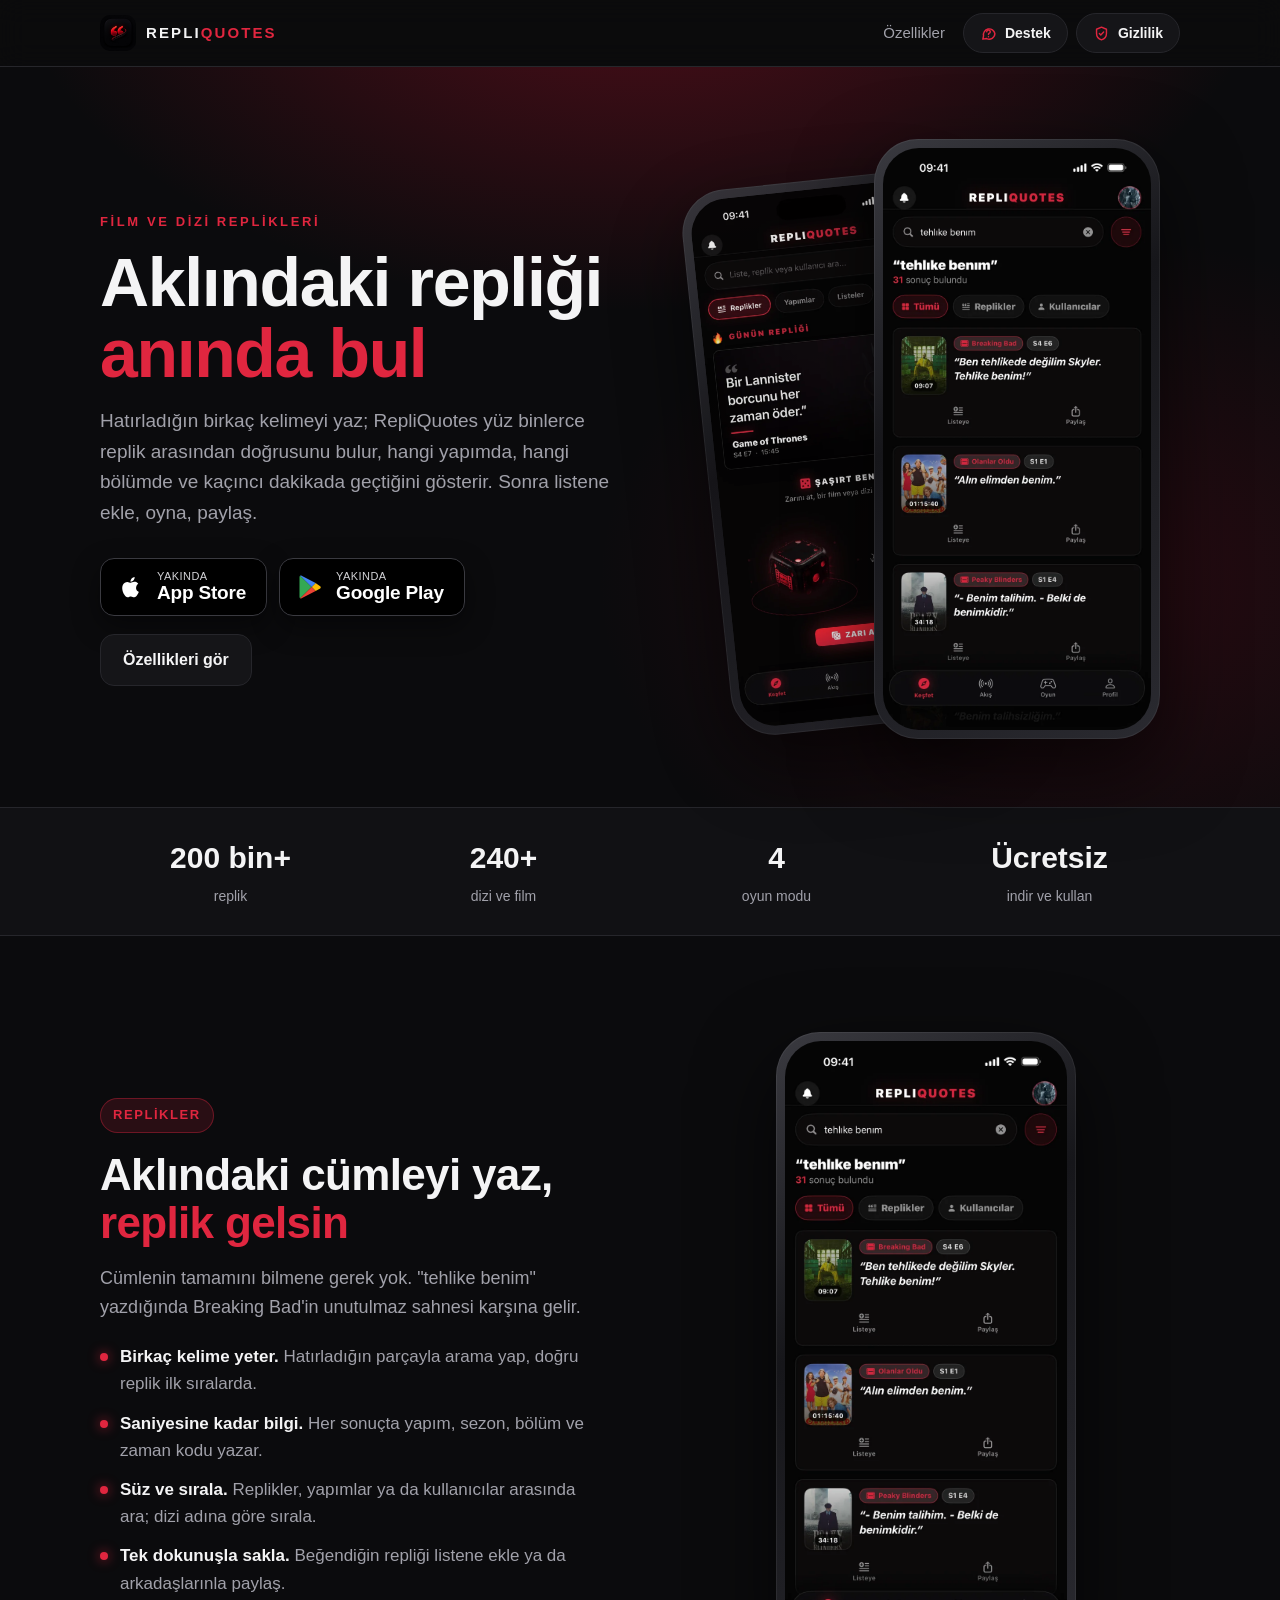
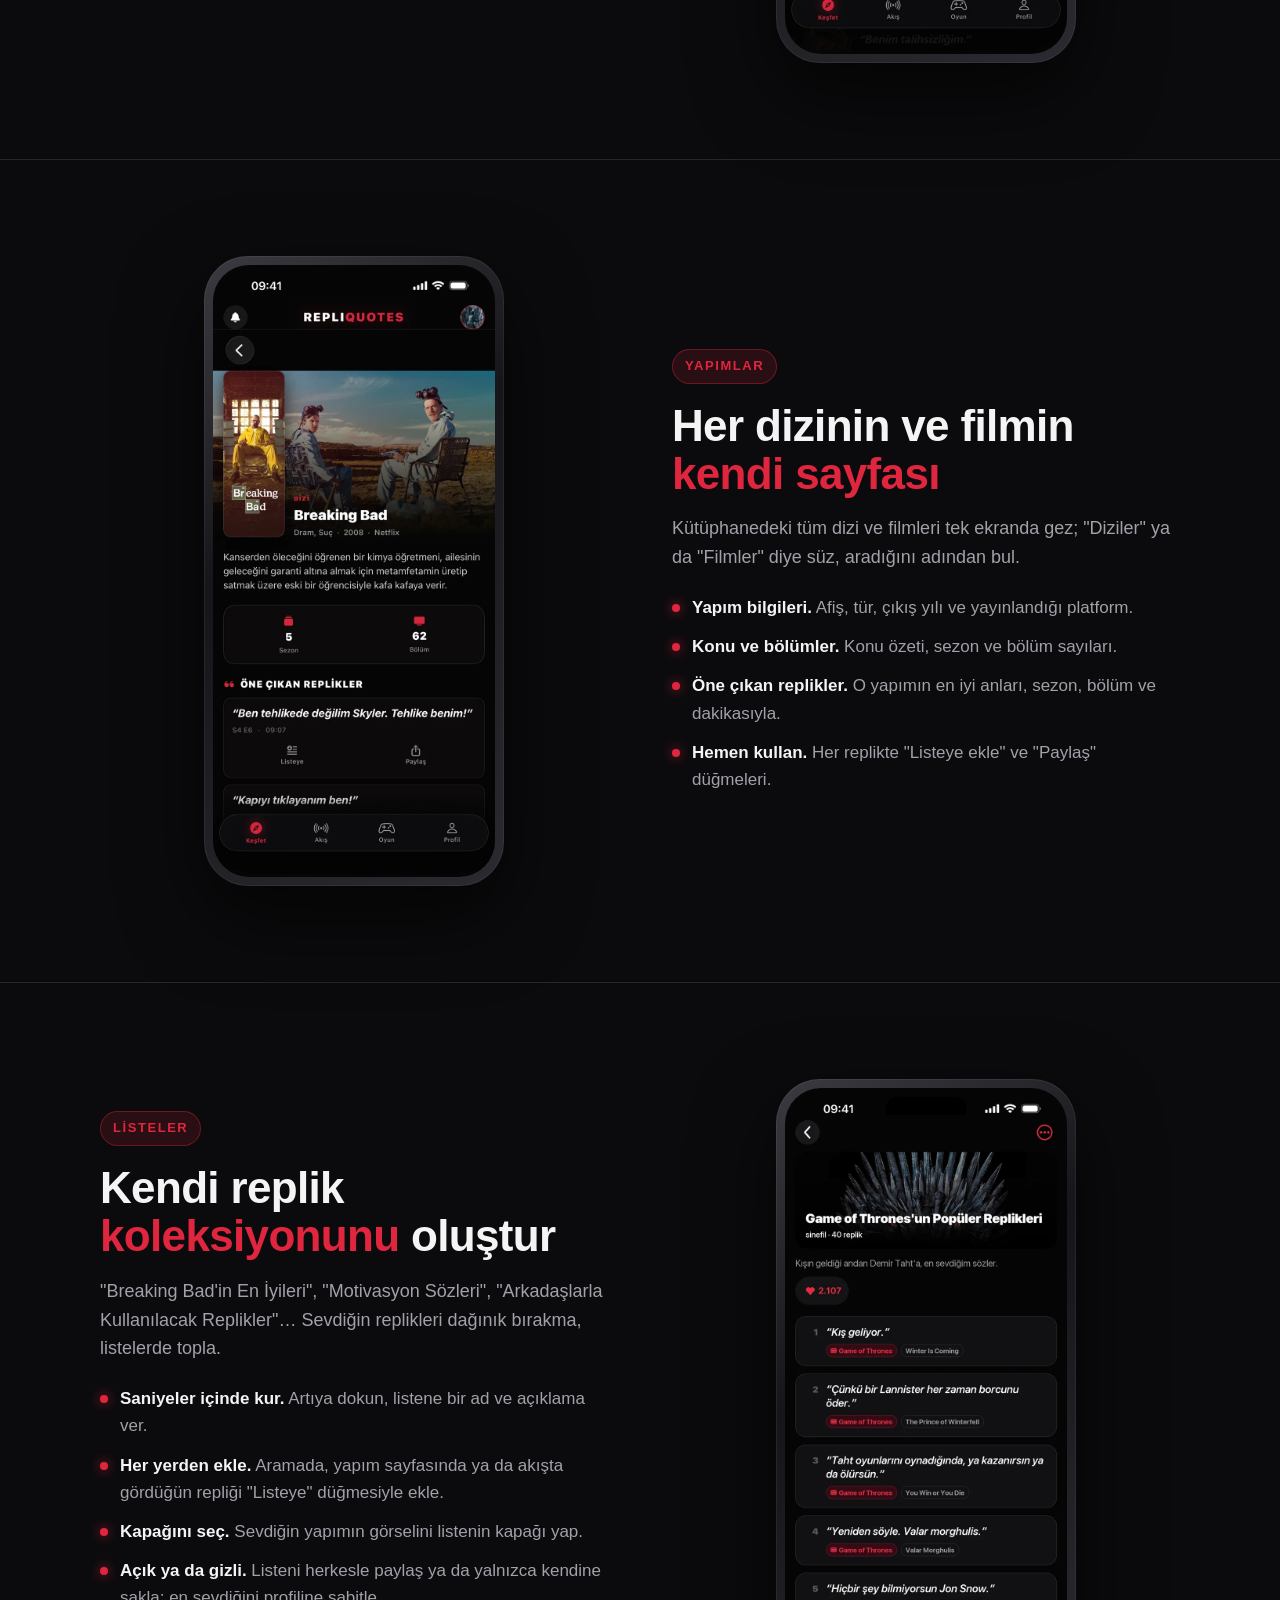
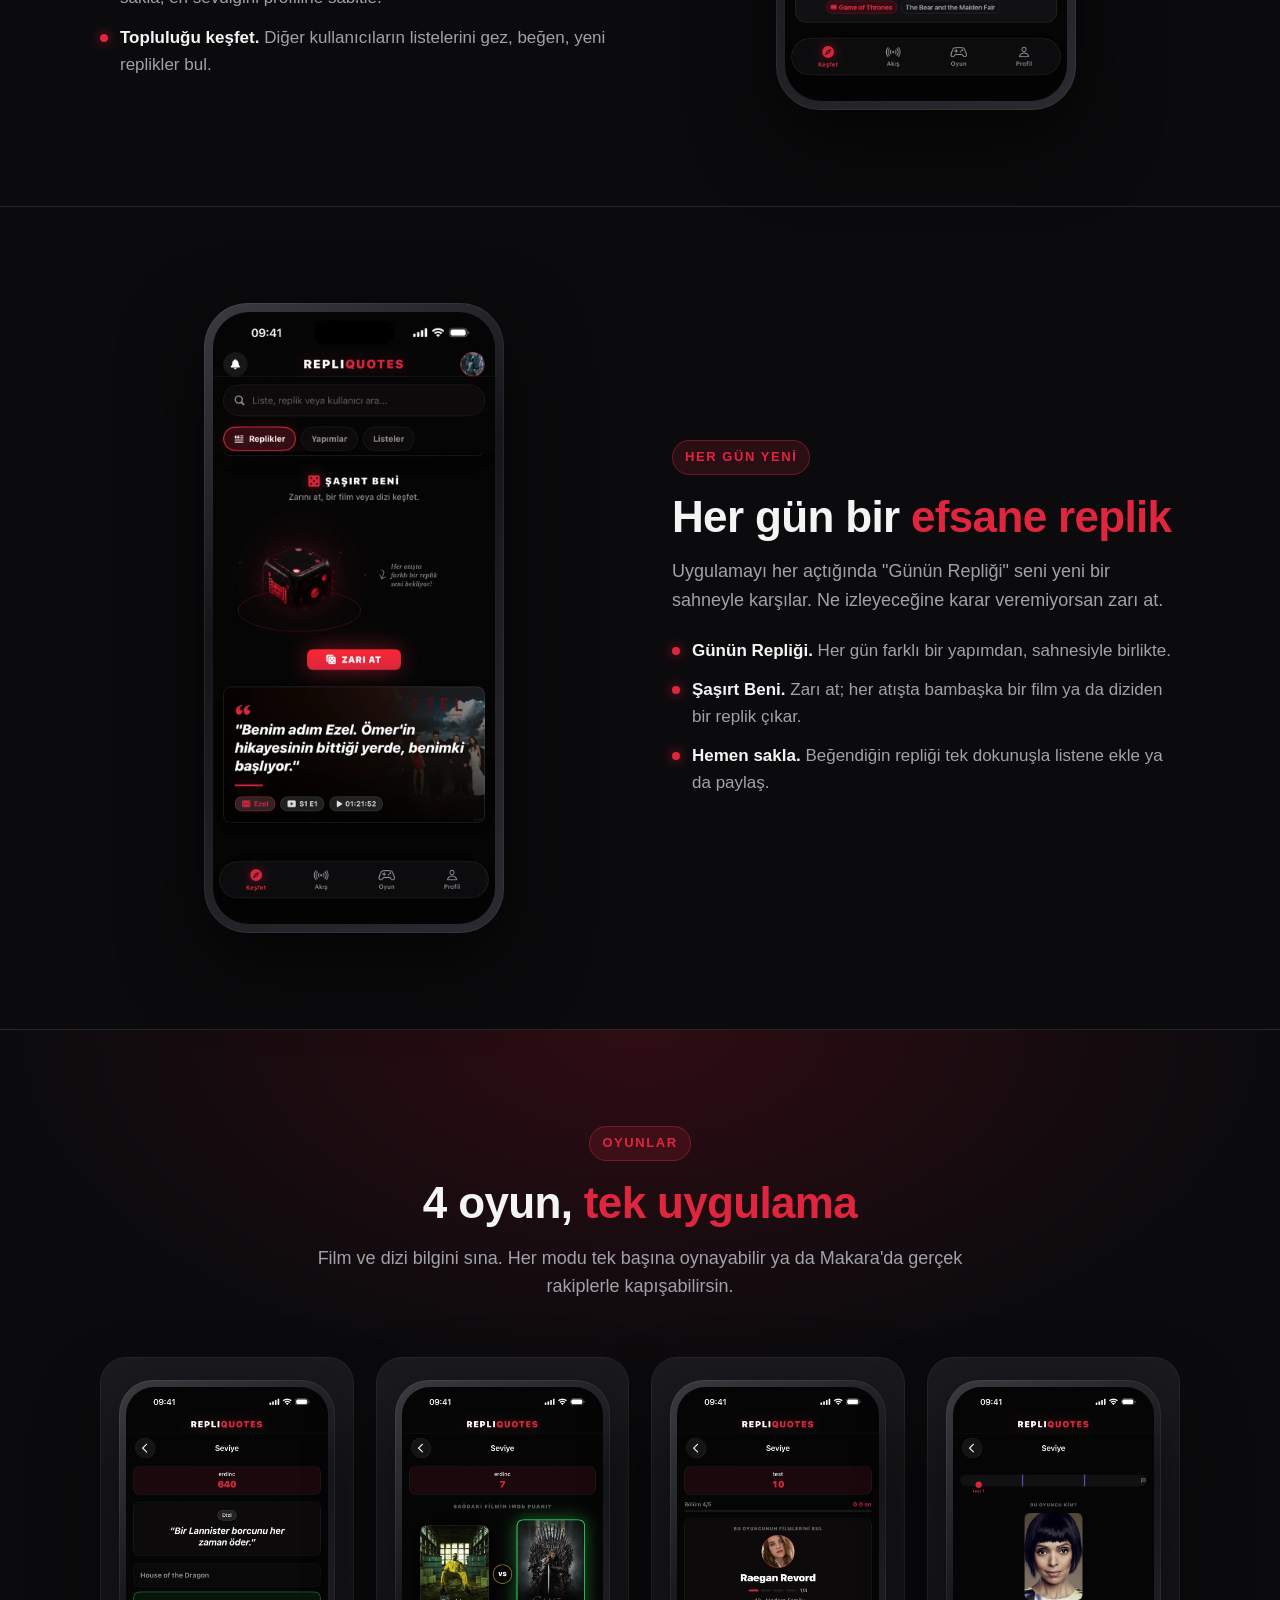
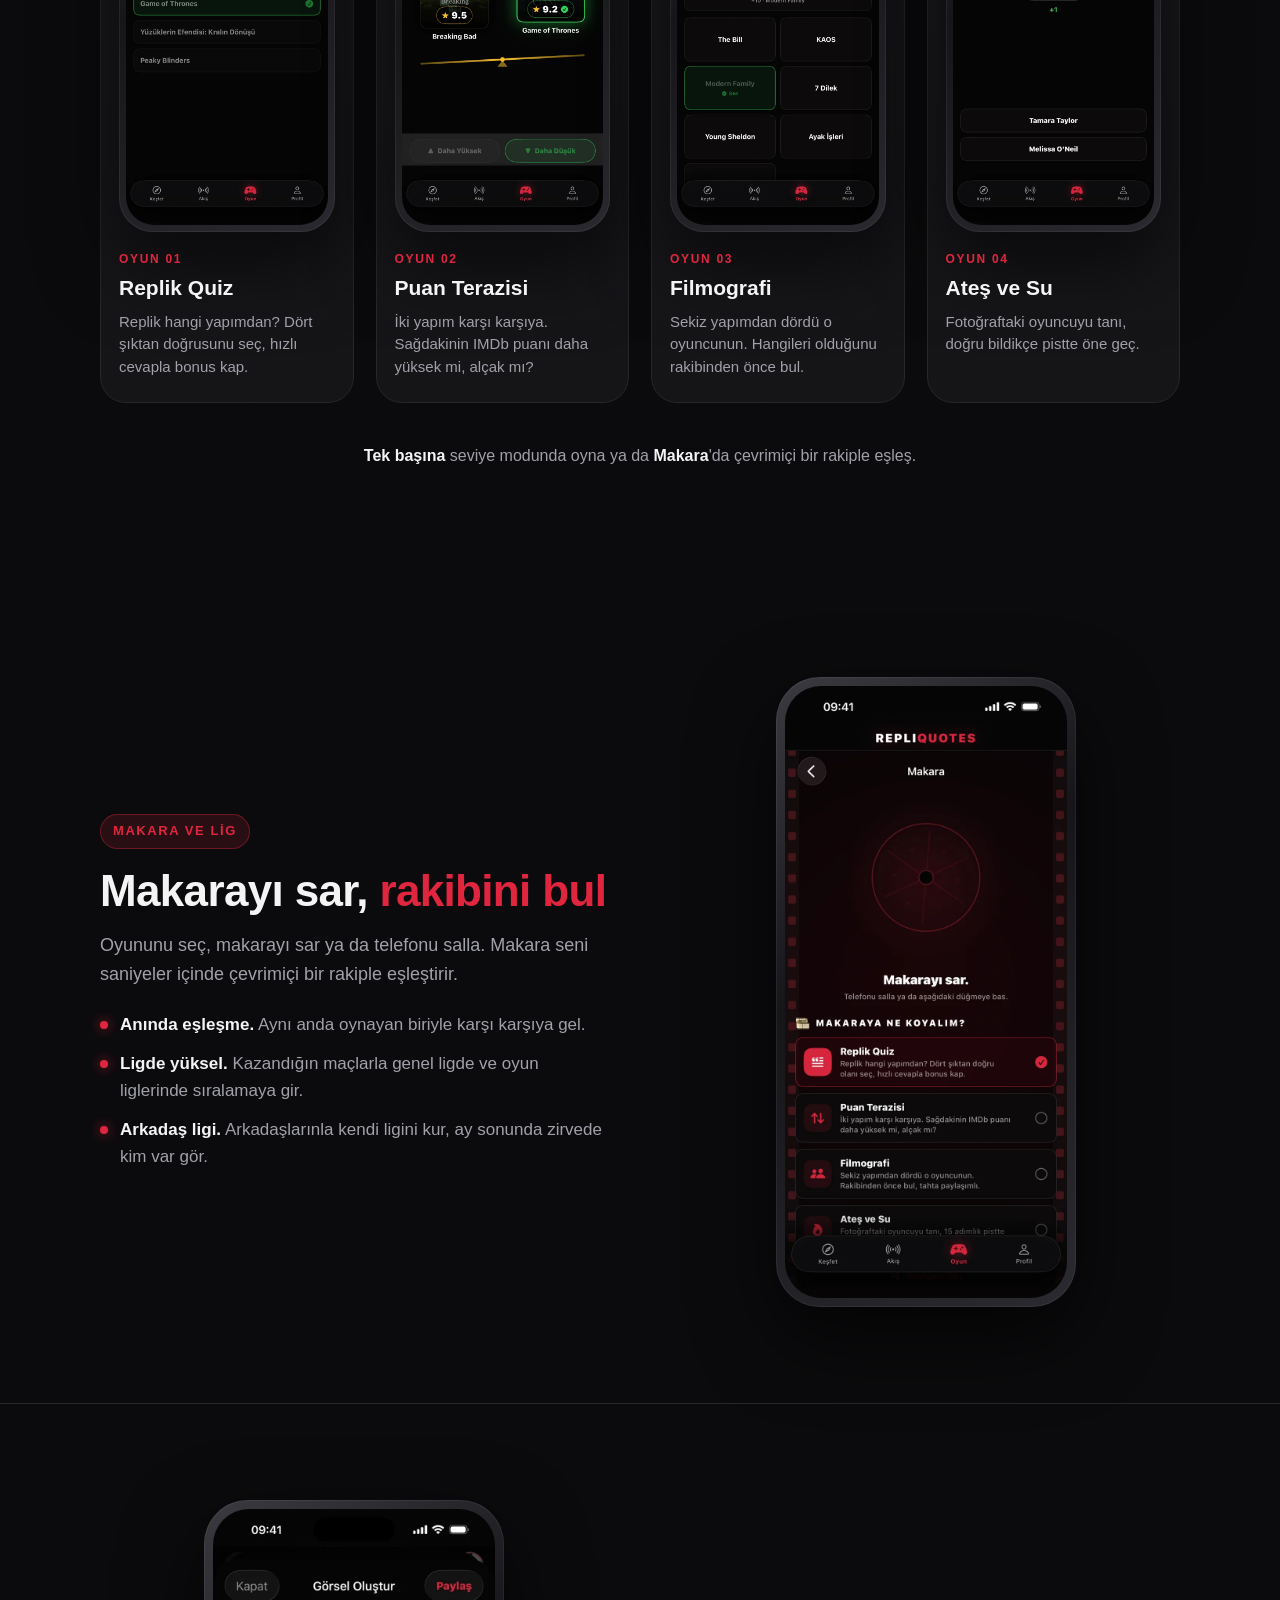
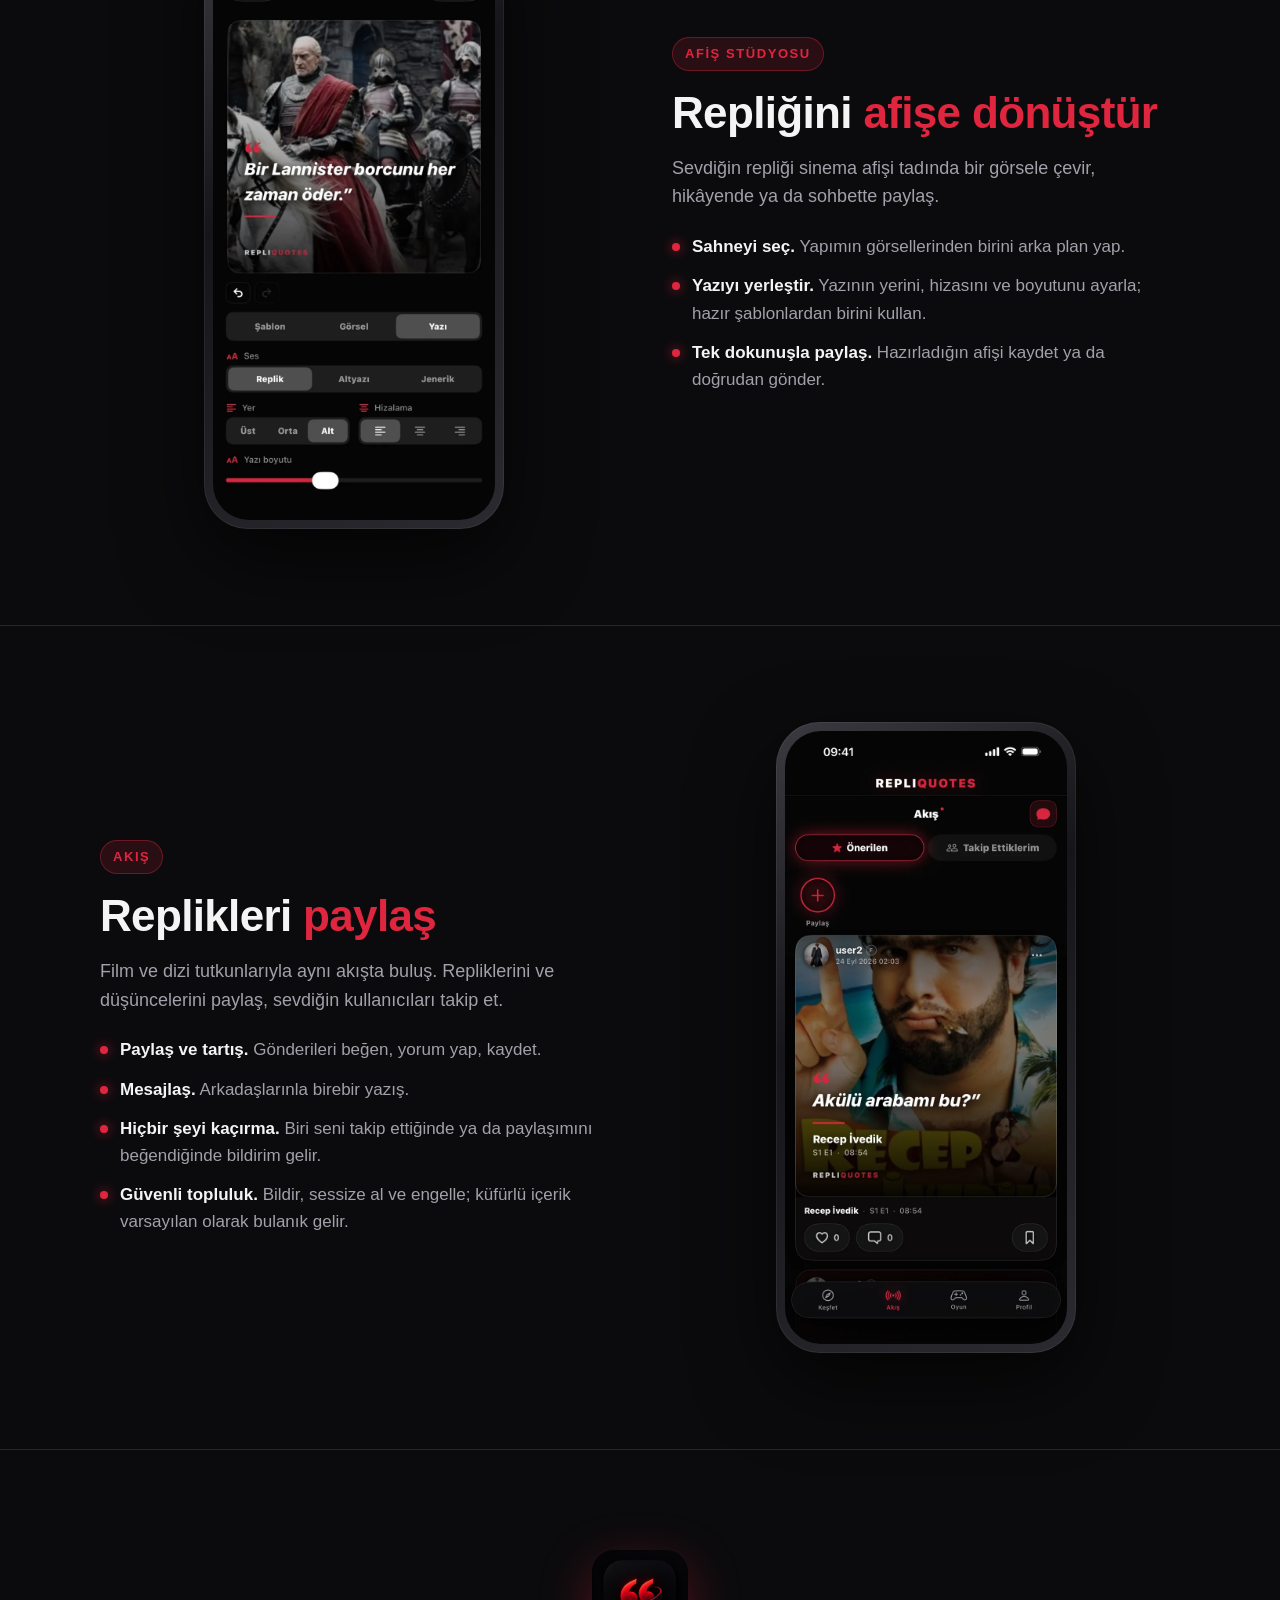
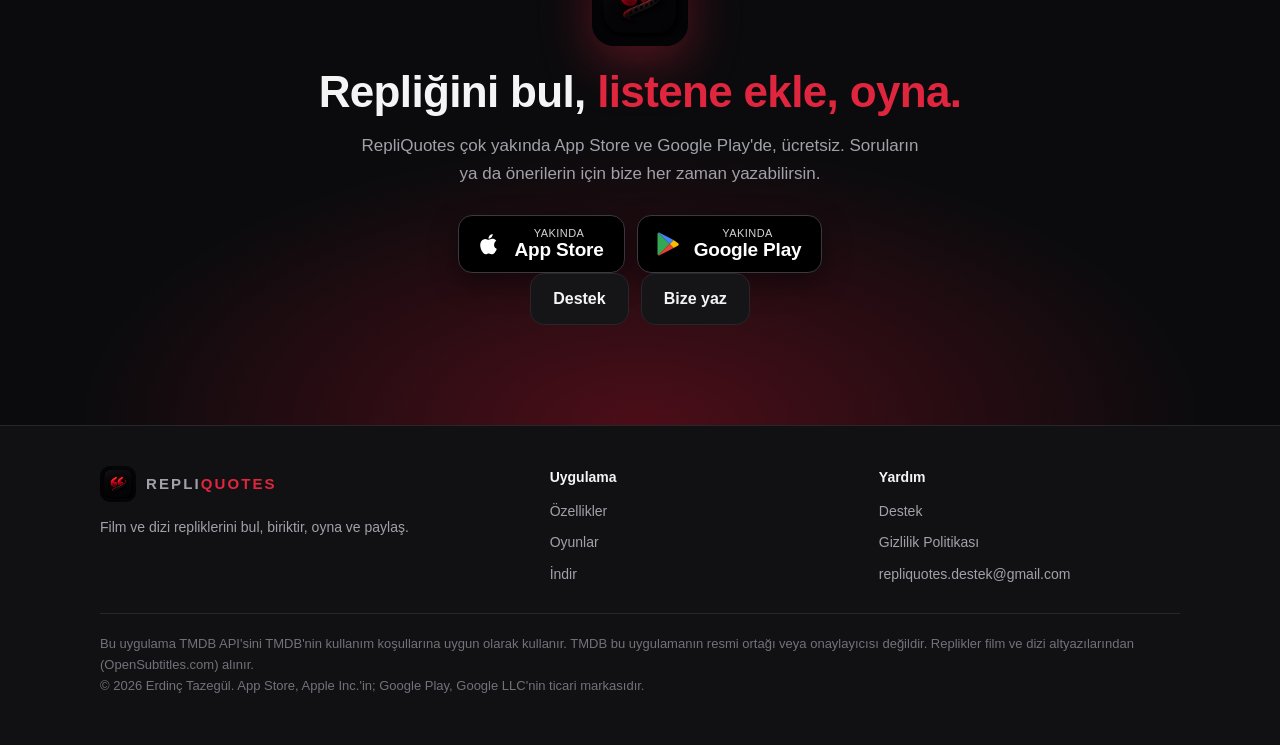
==== commit 60e9065d: "TMDB aciklamasi daha anlasilir Co-Authored-By: Claude Opus 5.5 <noreply@anthropic.com>" ====
--- a/index.html
+++ b/index.html
@@ -11,7 +11,9 @@
 <meta property="og:type" content="website">
 <meta property="og:title" content="RepliQuotes · Aklındaki repliği anında bul">
 <meta property="og:description" content="Film ve dizi repliklerini ara, yapım yapım keşfet, kendi listeni oluştur, oyna ve paylaş.">
-<meta property="og:image" content="img/og.jpg">
+<meta property="og:image" content="https://repliquotes.com/img/og.jpg">
+<meta property="og:url" content="https://repliquotes.com/">
+<link rel="canonical" href="https://repliquotes.com/">
 <meta name="twitter:card" content="summary_large_image">
 <link rel="stylesheet" href="assets/site.css">
 </head>
@@ -263,7 +265,7 @@
       </ul>
     </div>
     <div class="kaynak">
-      Bu ürün TMDB API'sini kullanır ancak TMDB tarafından desteklenmemekte veya onaylanmamaktadır. Replikler film ve dizi altyazılarından (OpenSubtitles.com) alınır.<br>
+      Bu uygulama TMDB API'sini TMDB'nin kullanım koşullarına uygun olarak kullanır. TMDB bu uygulamanın resmi ortağı veya onaylayıcısı değildir. Replikler film ve dizi altyazılarından (OpenSubtitles.com) alınır.<br>
       © 2026 Erdinç Tazegül. App Store, Apple Inc.'in; Google Play, Google LLC'nin ticari markasıdır.
     </div>
   </div>
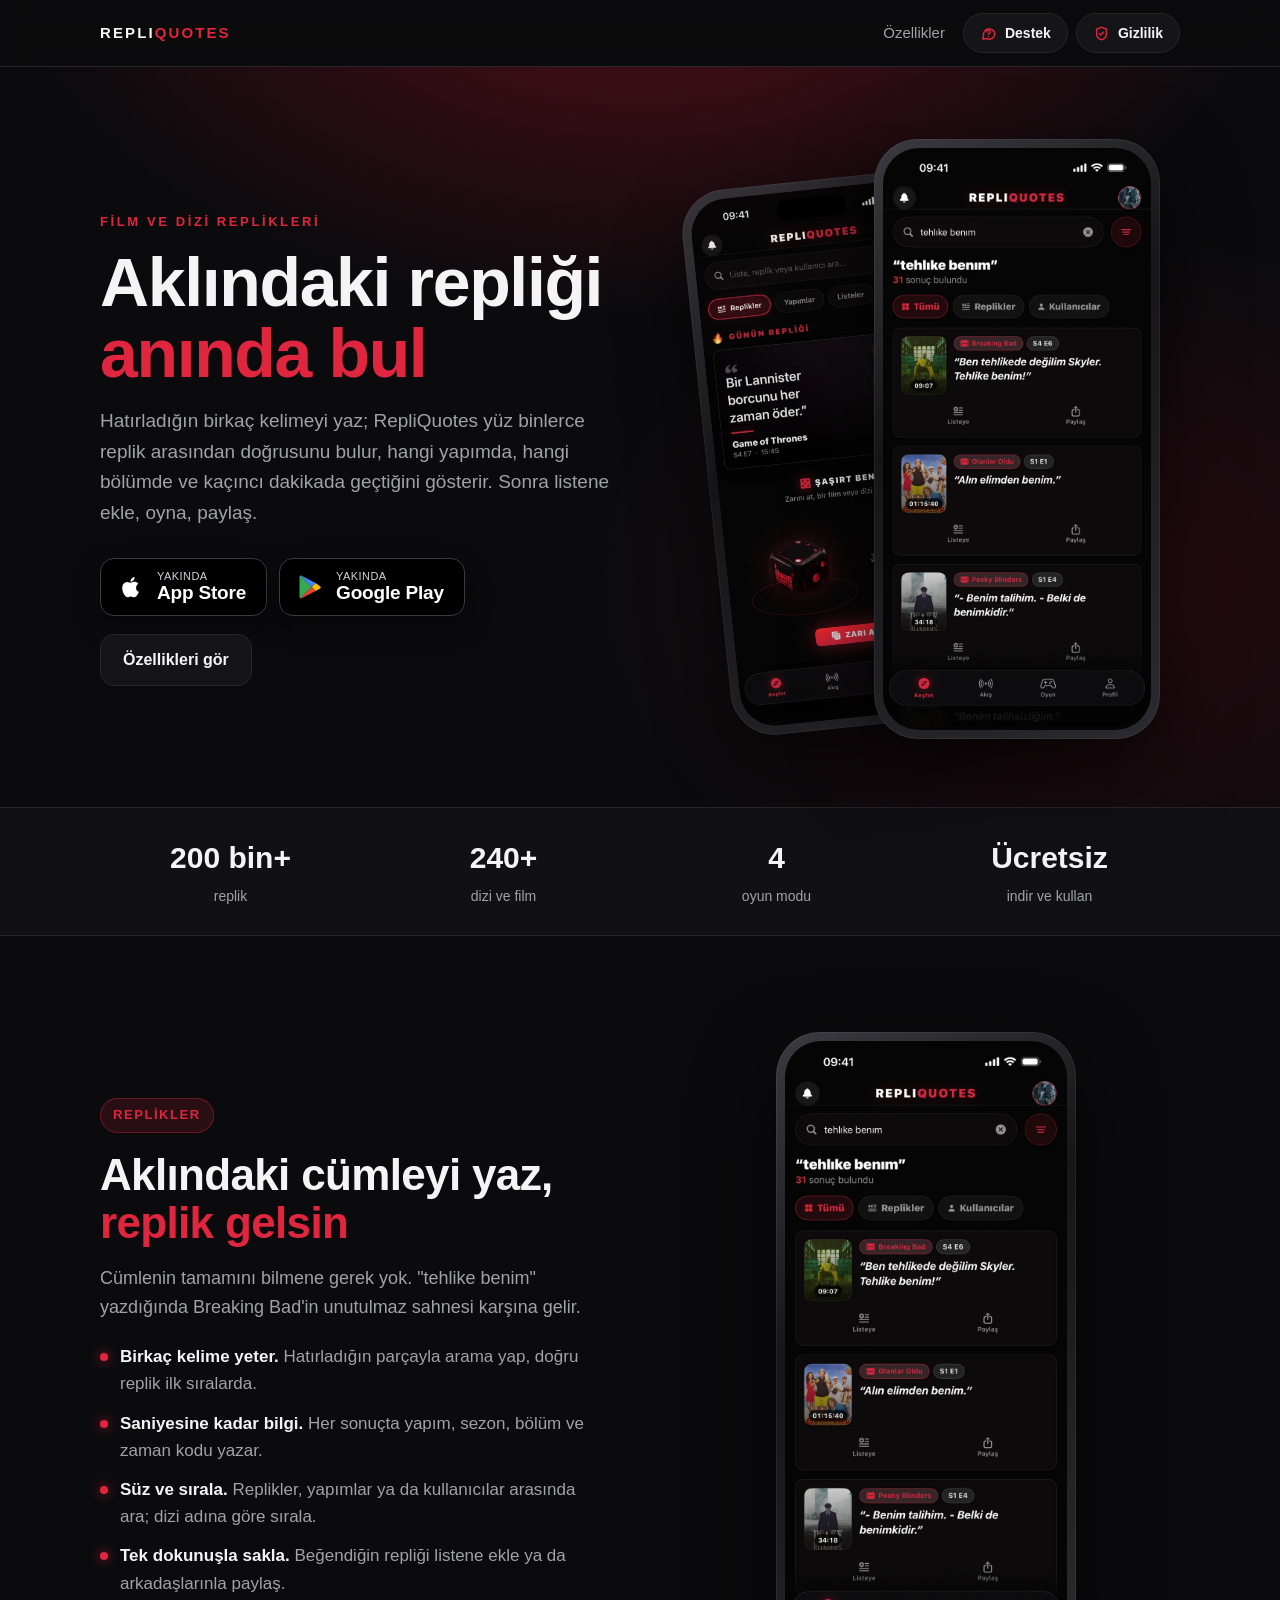
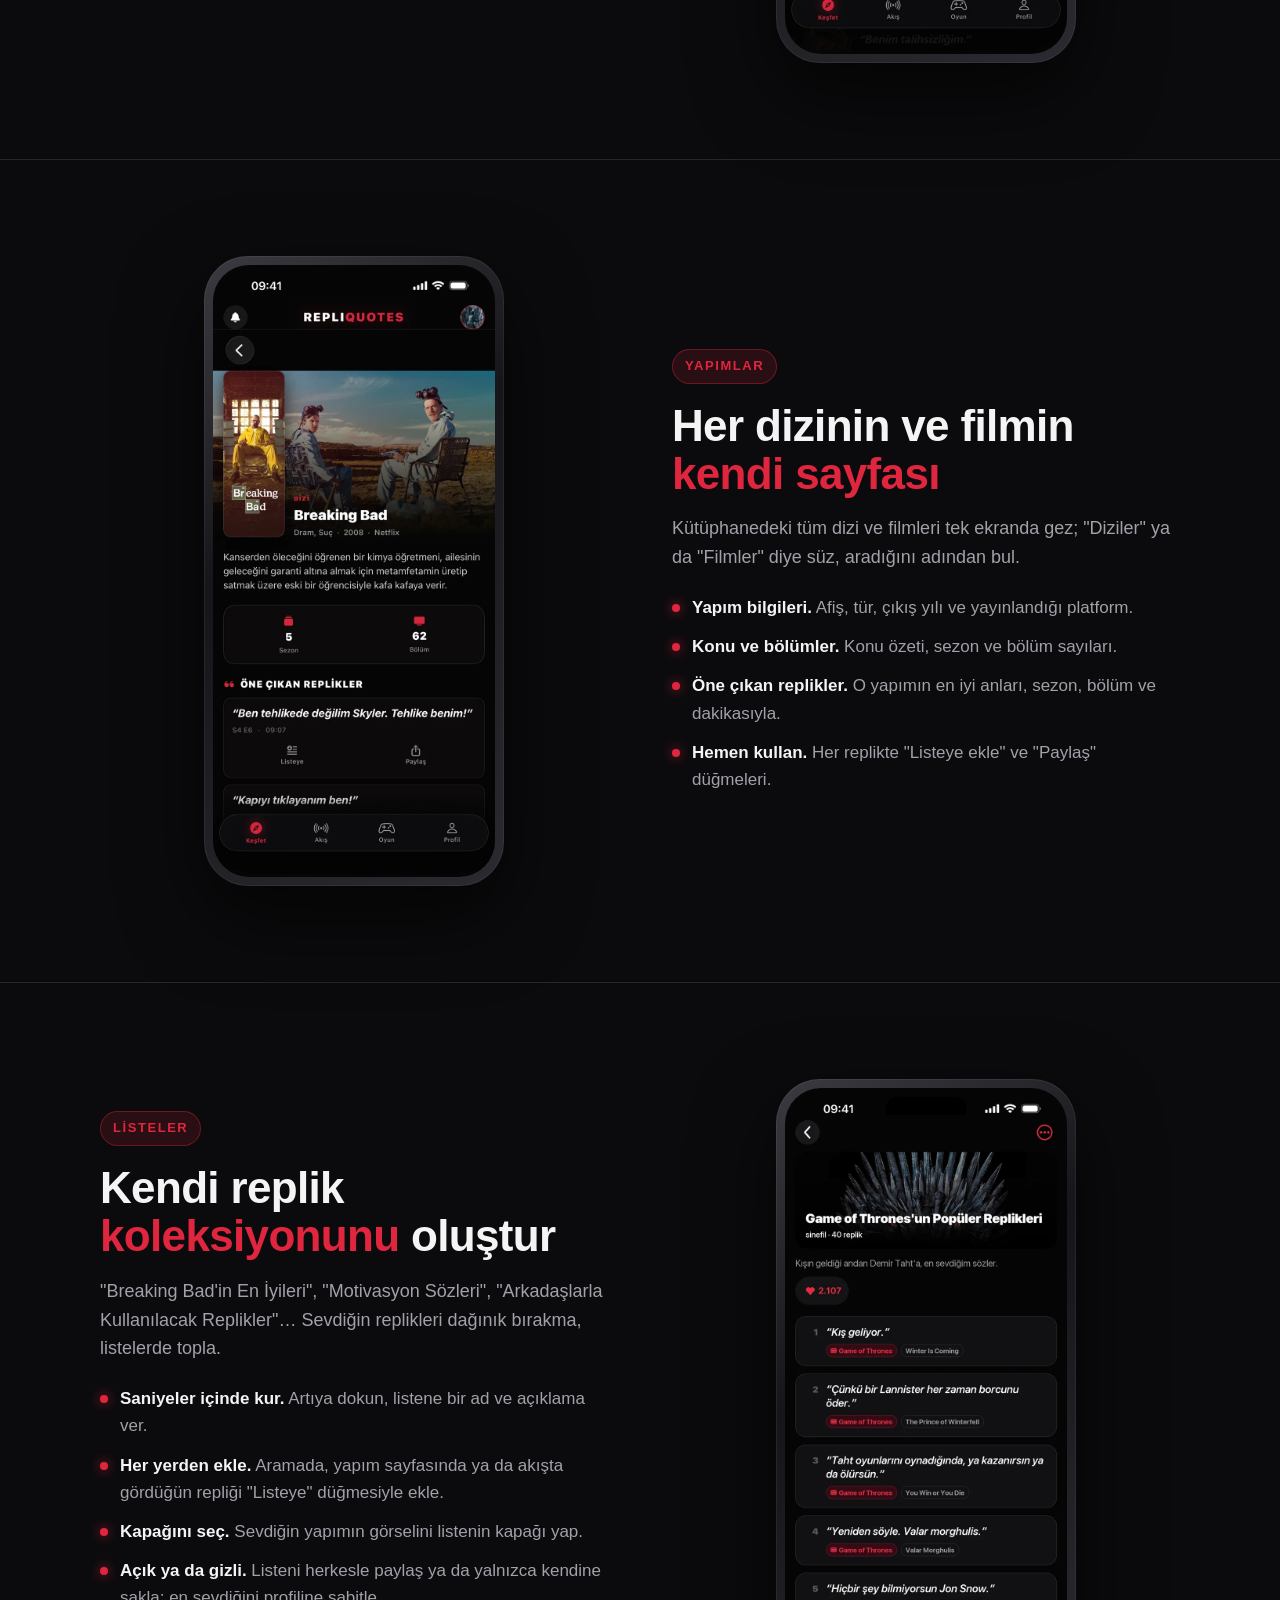
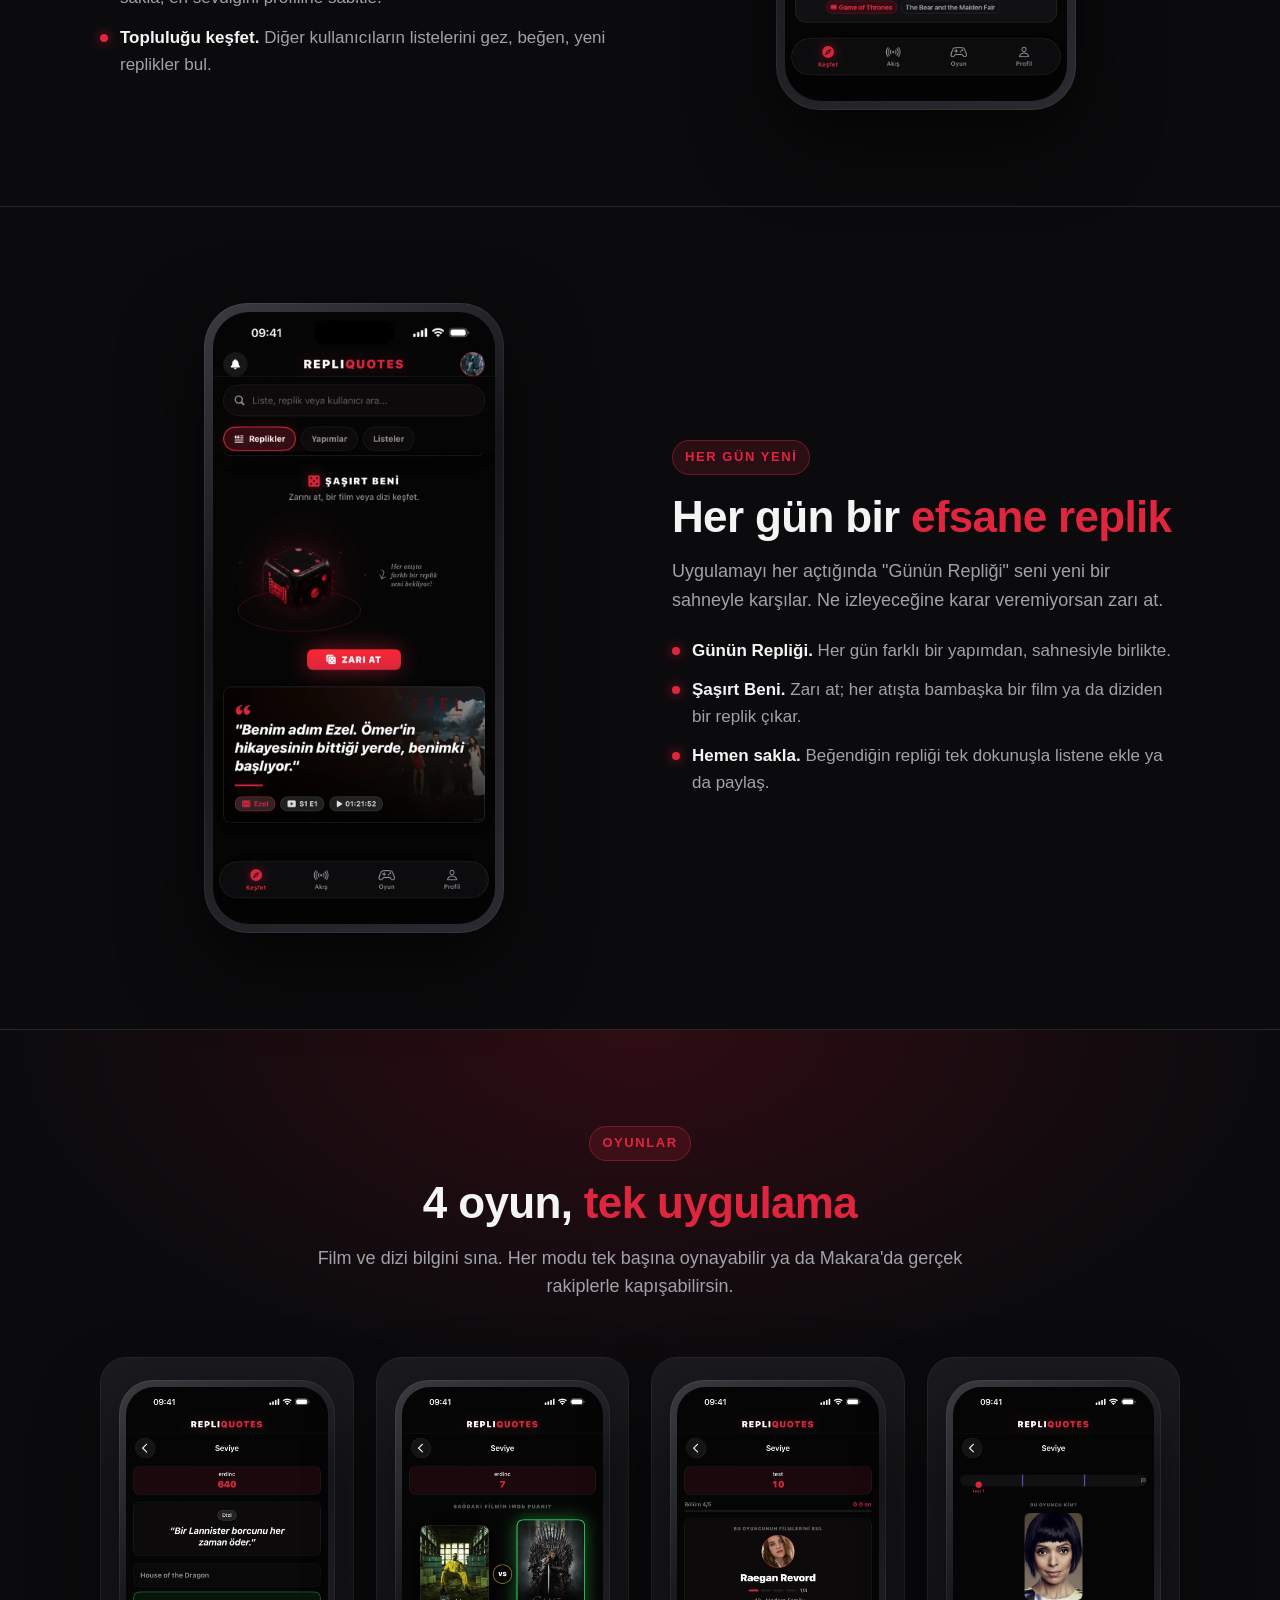
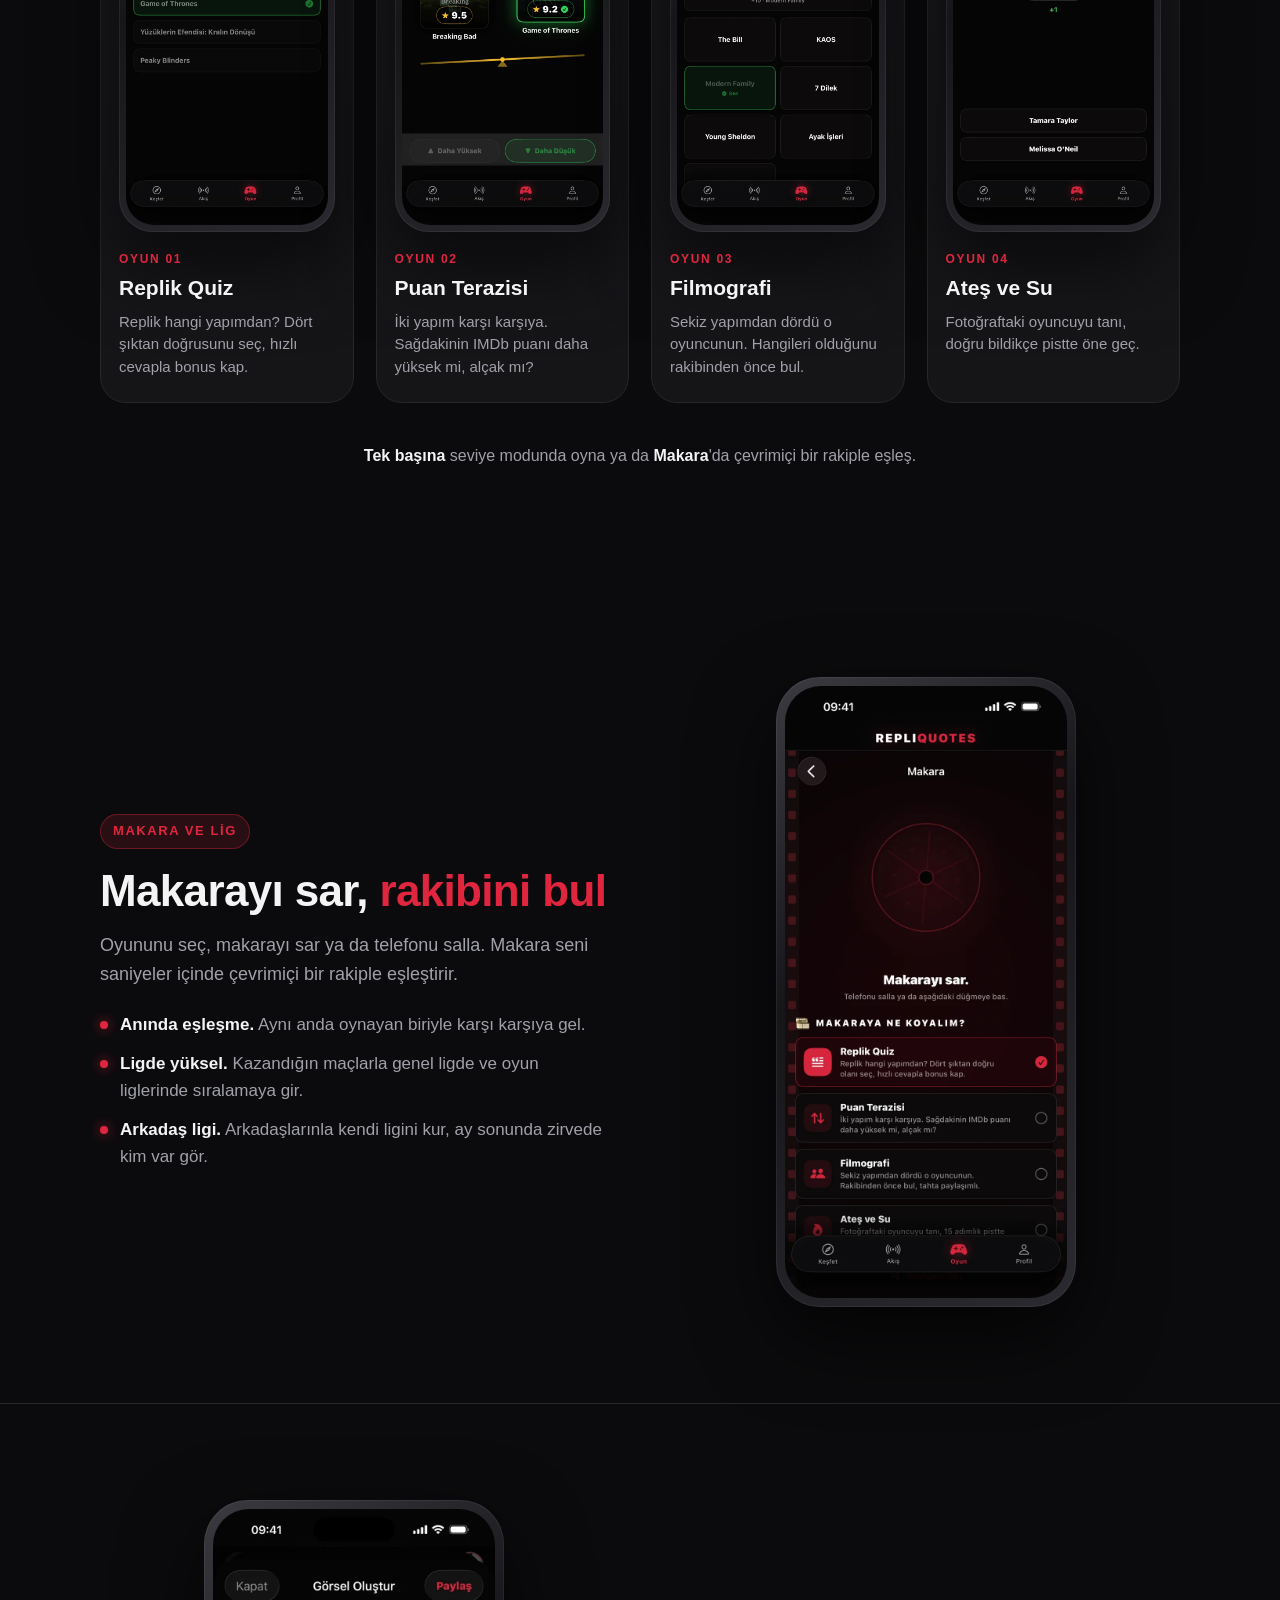
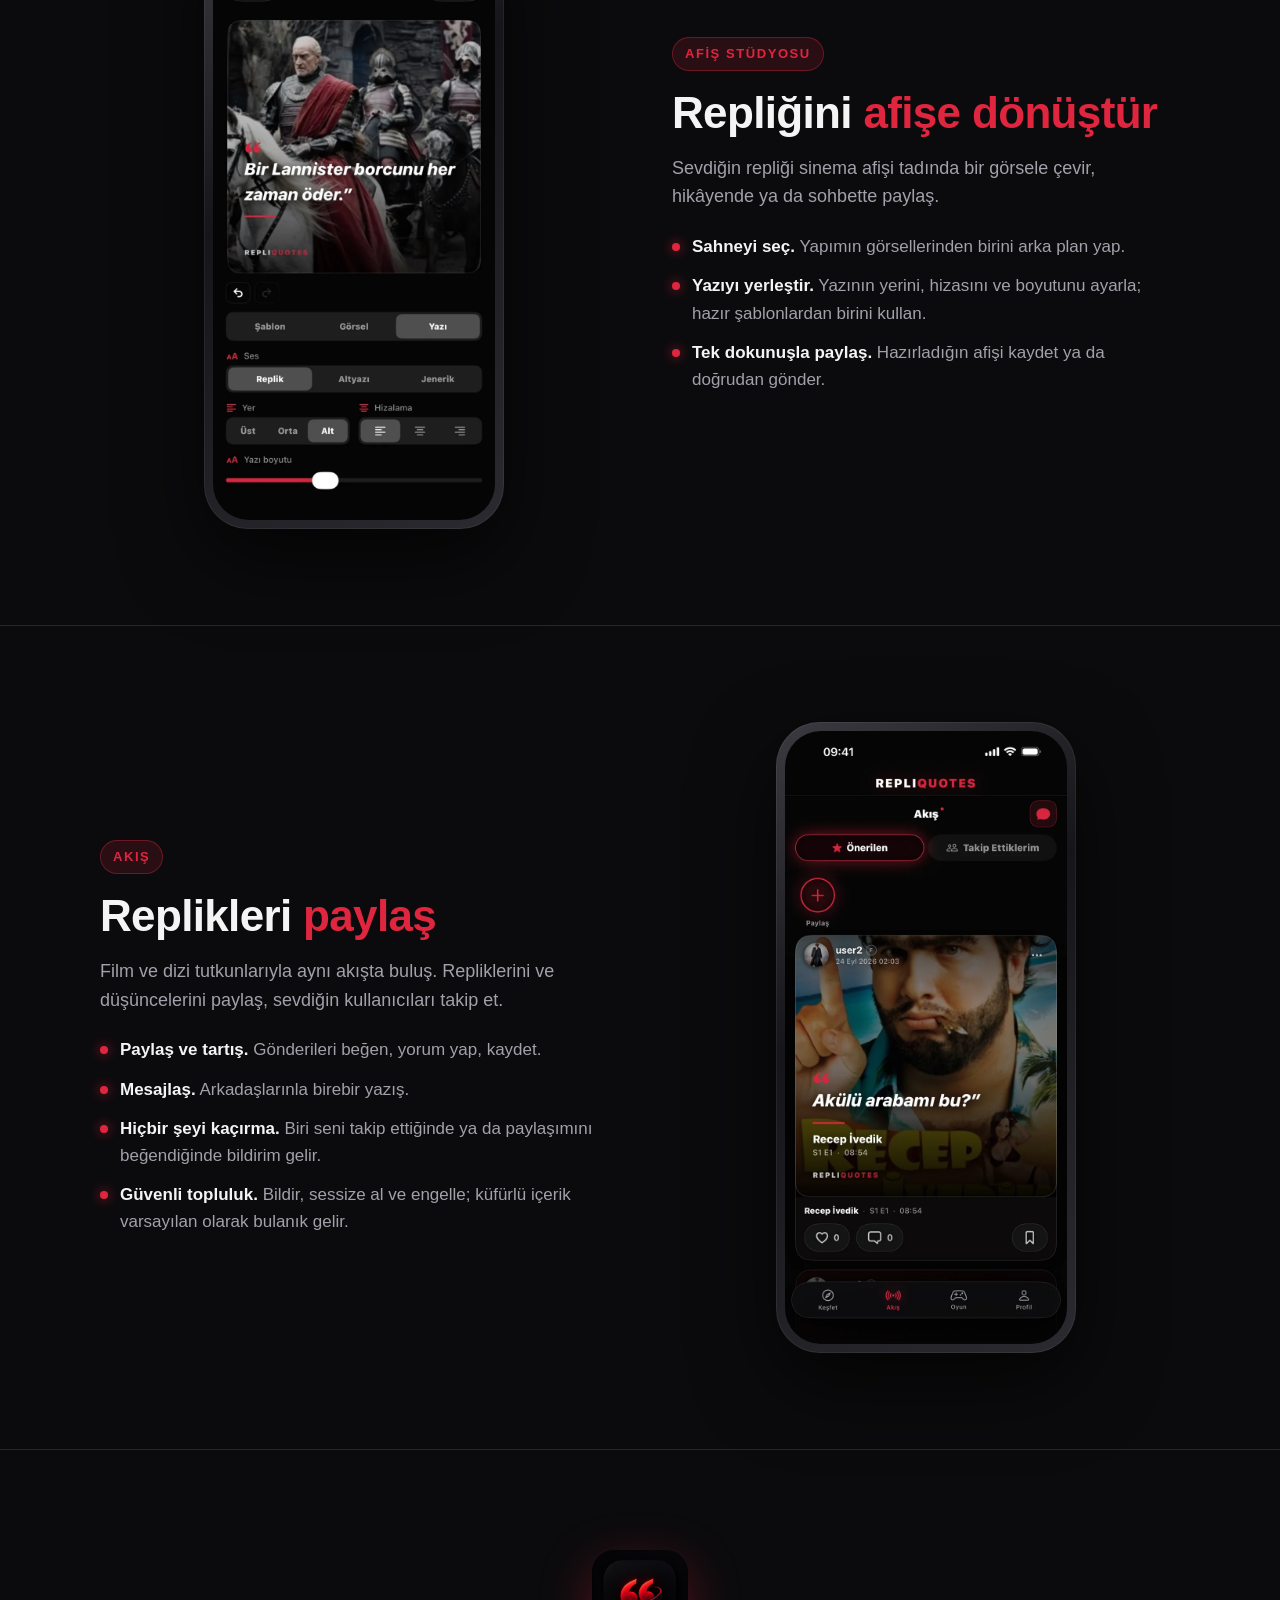
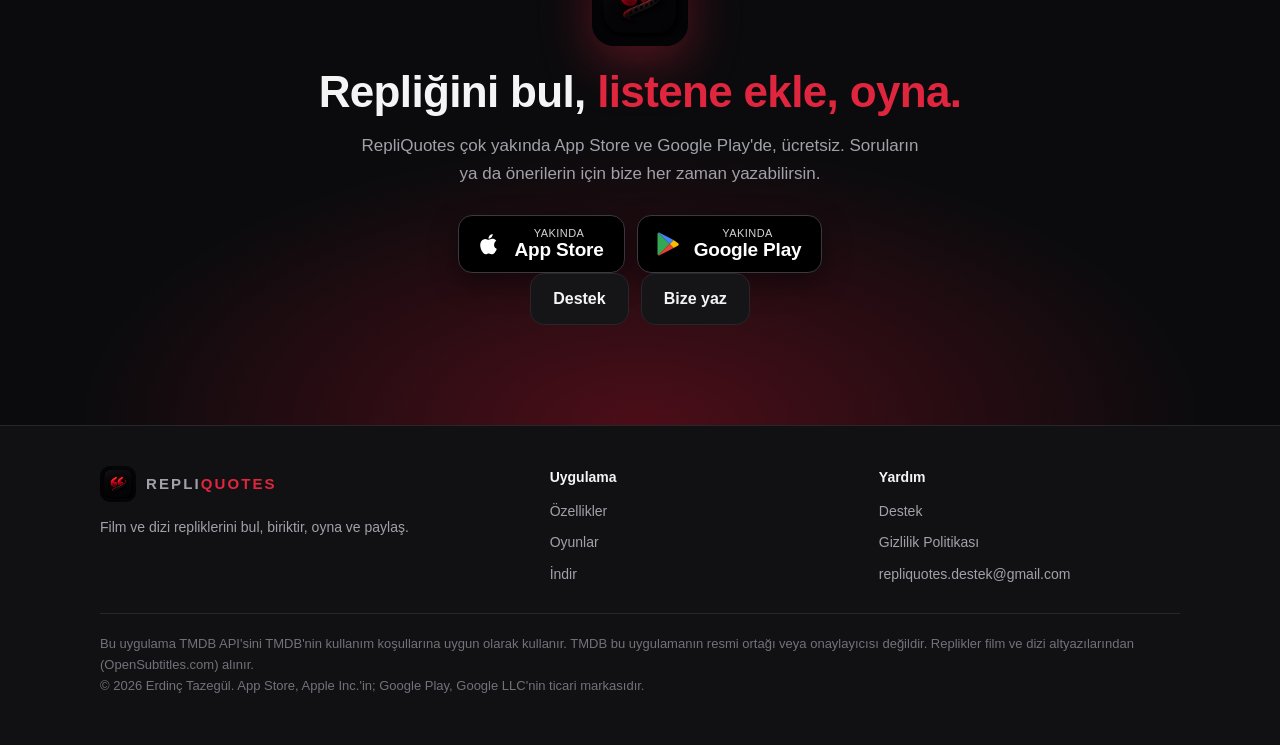
==== commit 078c2a45: "Destek/gizlilik: ingilizce secimi tum sayfa basini cevirir, ust menude logo yok - Sayfa basi (baslik" ====
--- a/index.html
+++ b/index.html
@@ -22,7 +22,6 @@
 <header class="ust">
   <div class="kap">
     <a class="logo" href="./" aria-label="RepliQuotes ana sayfa">
-      <img src="img/ikon.png" alt="">
       <span class="marka">REPLI<span>QUOTES</span></span>
     </a>
     <nav class="menu" aria-label="Ana menü">
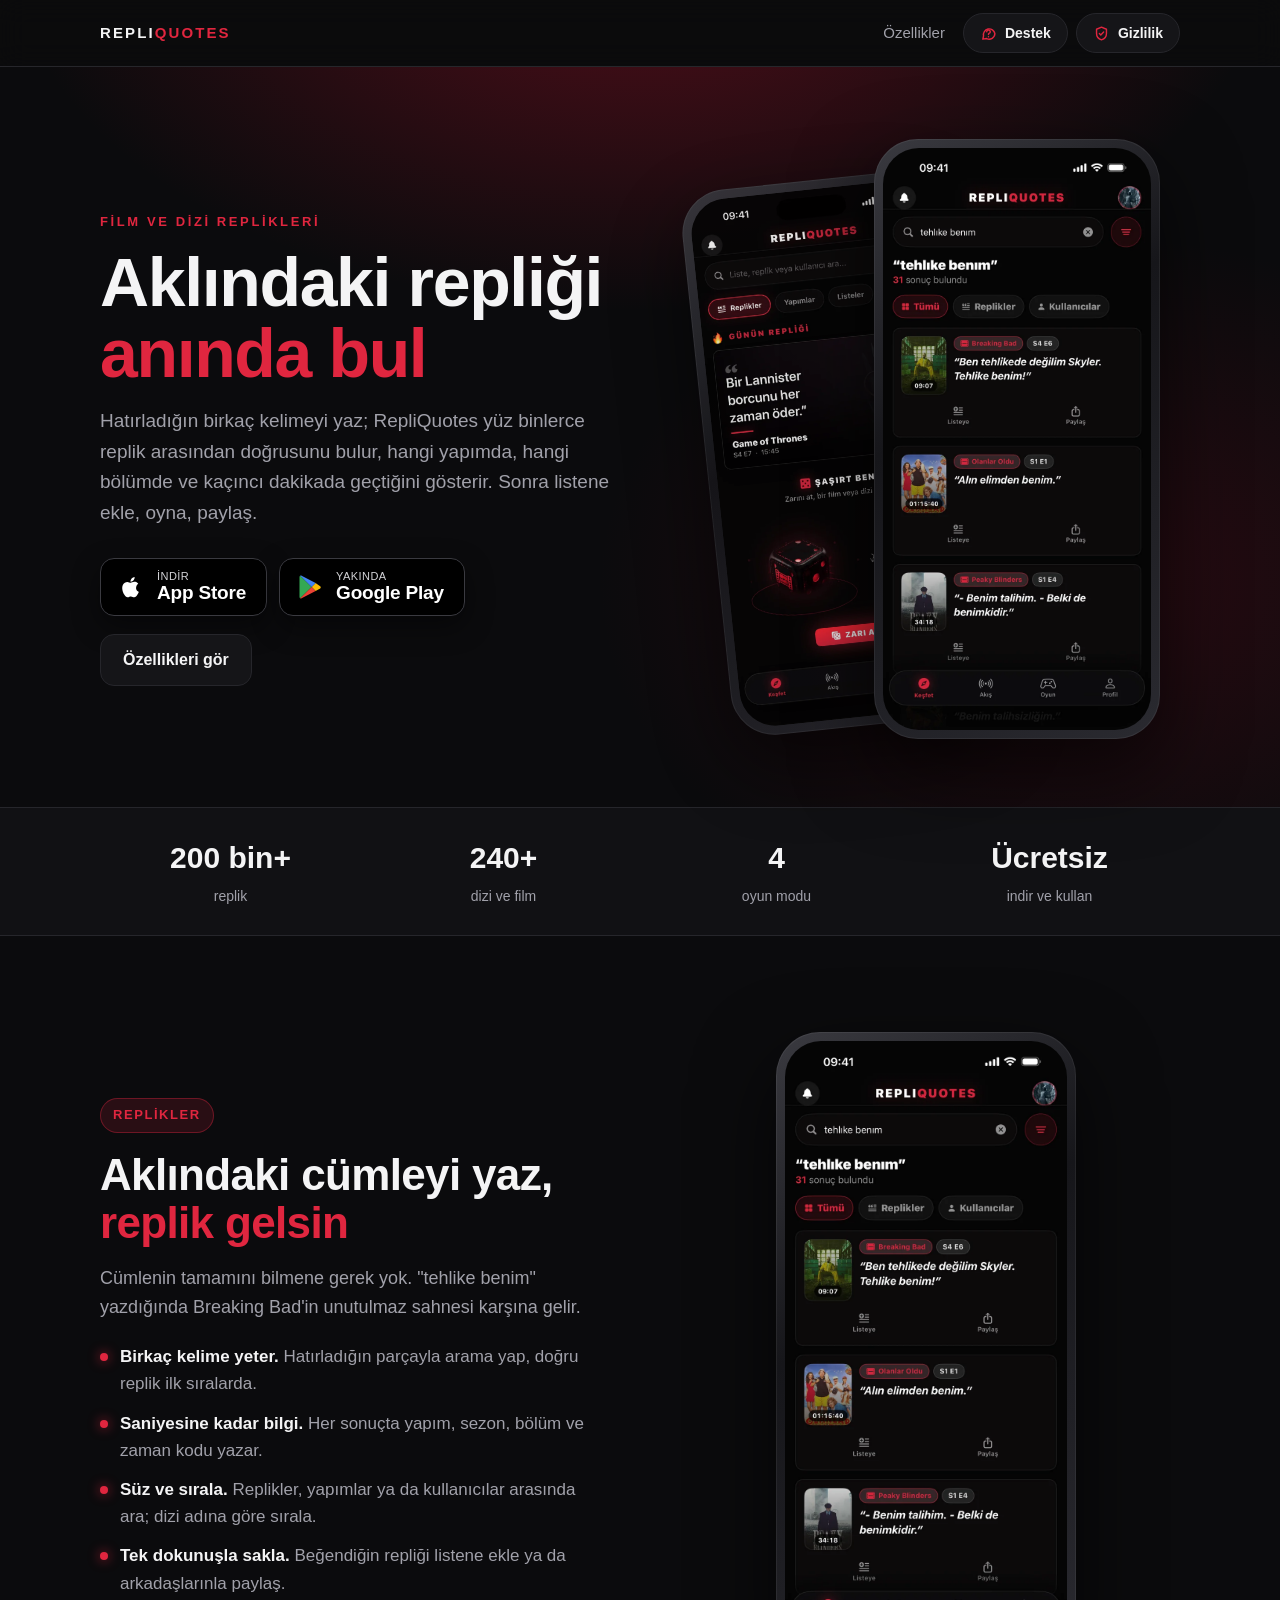
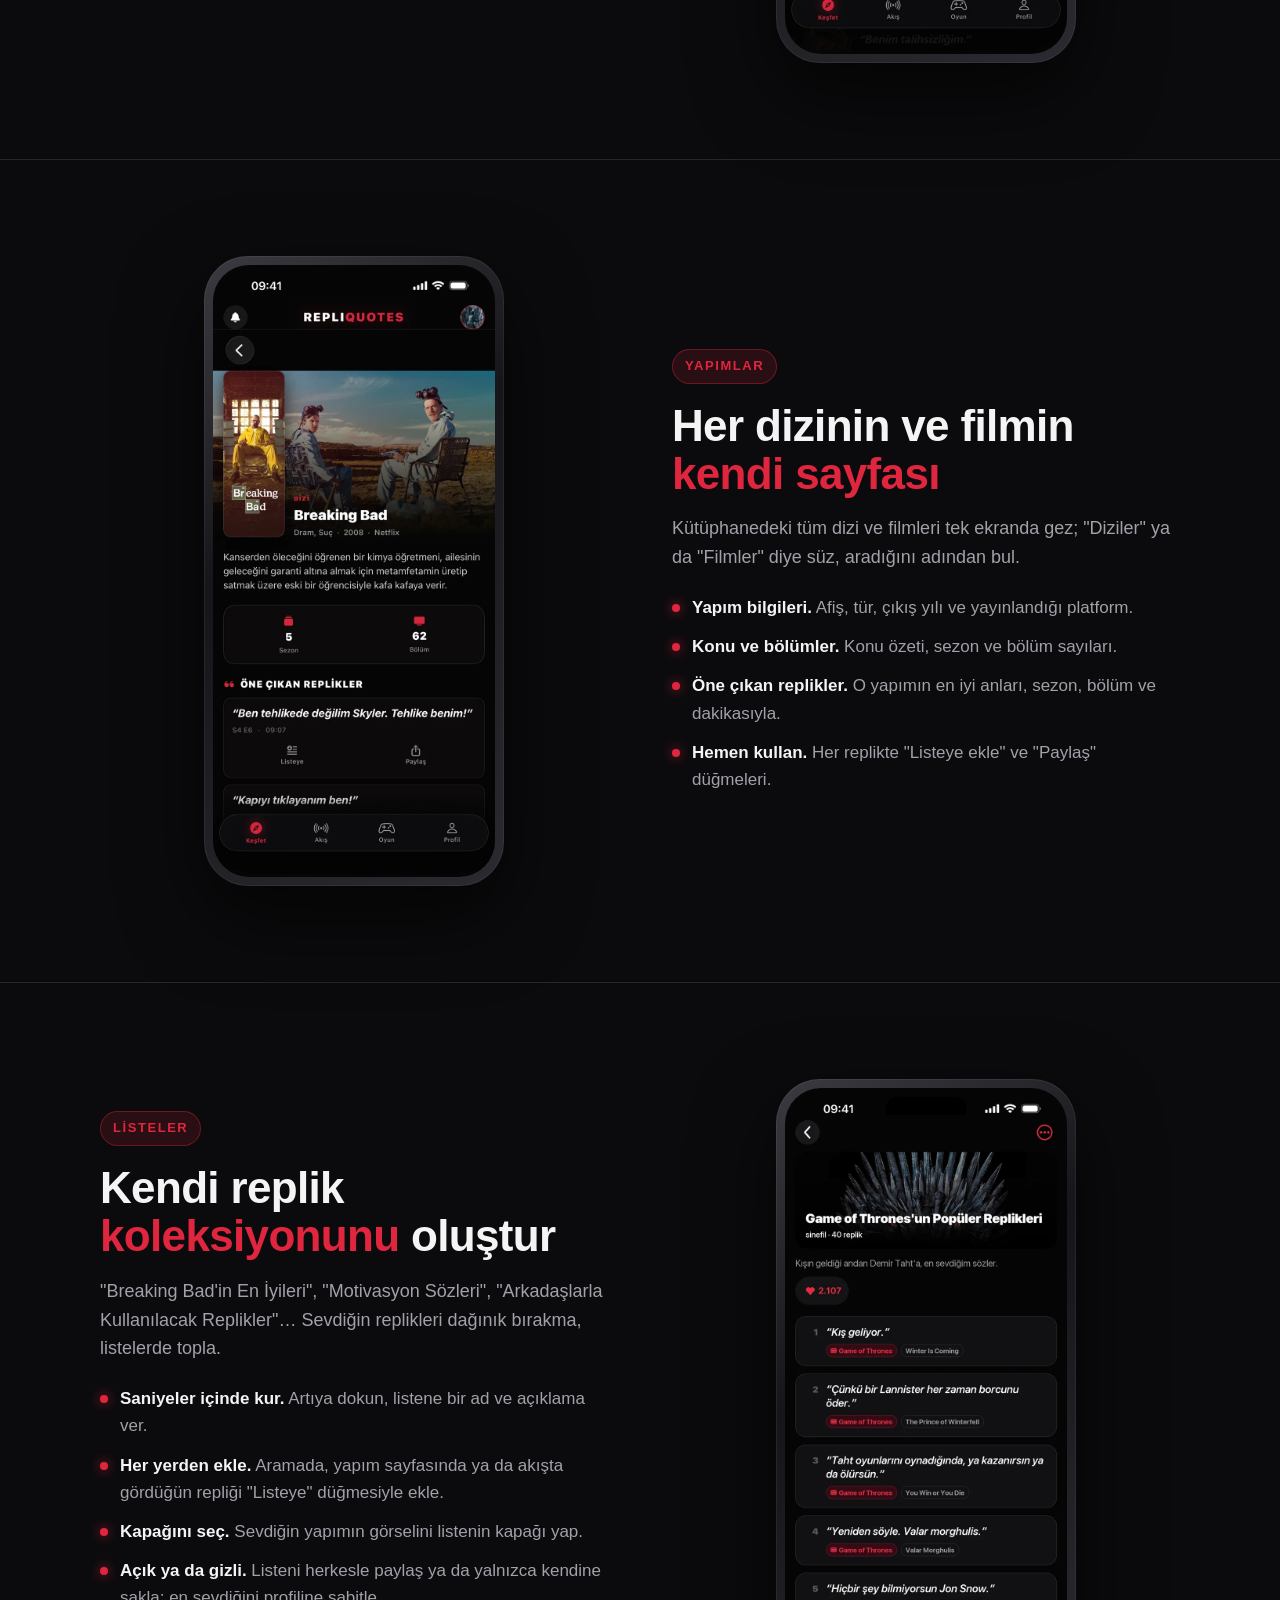
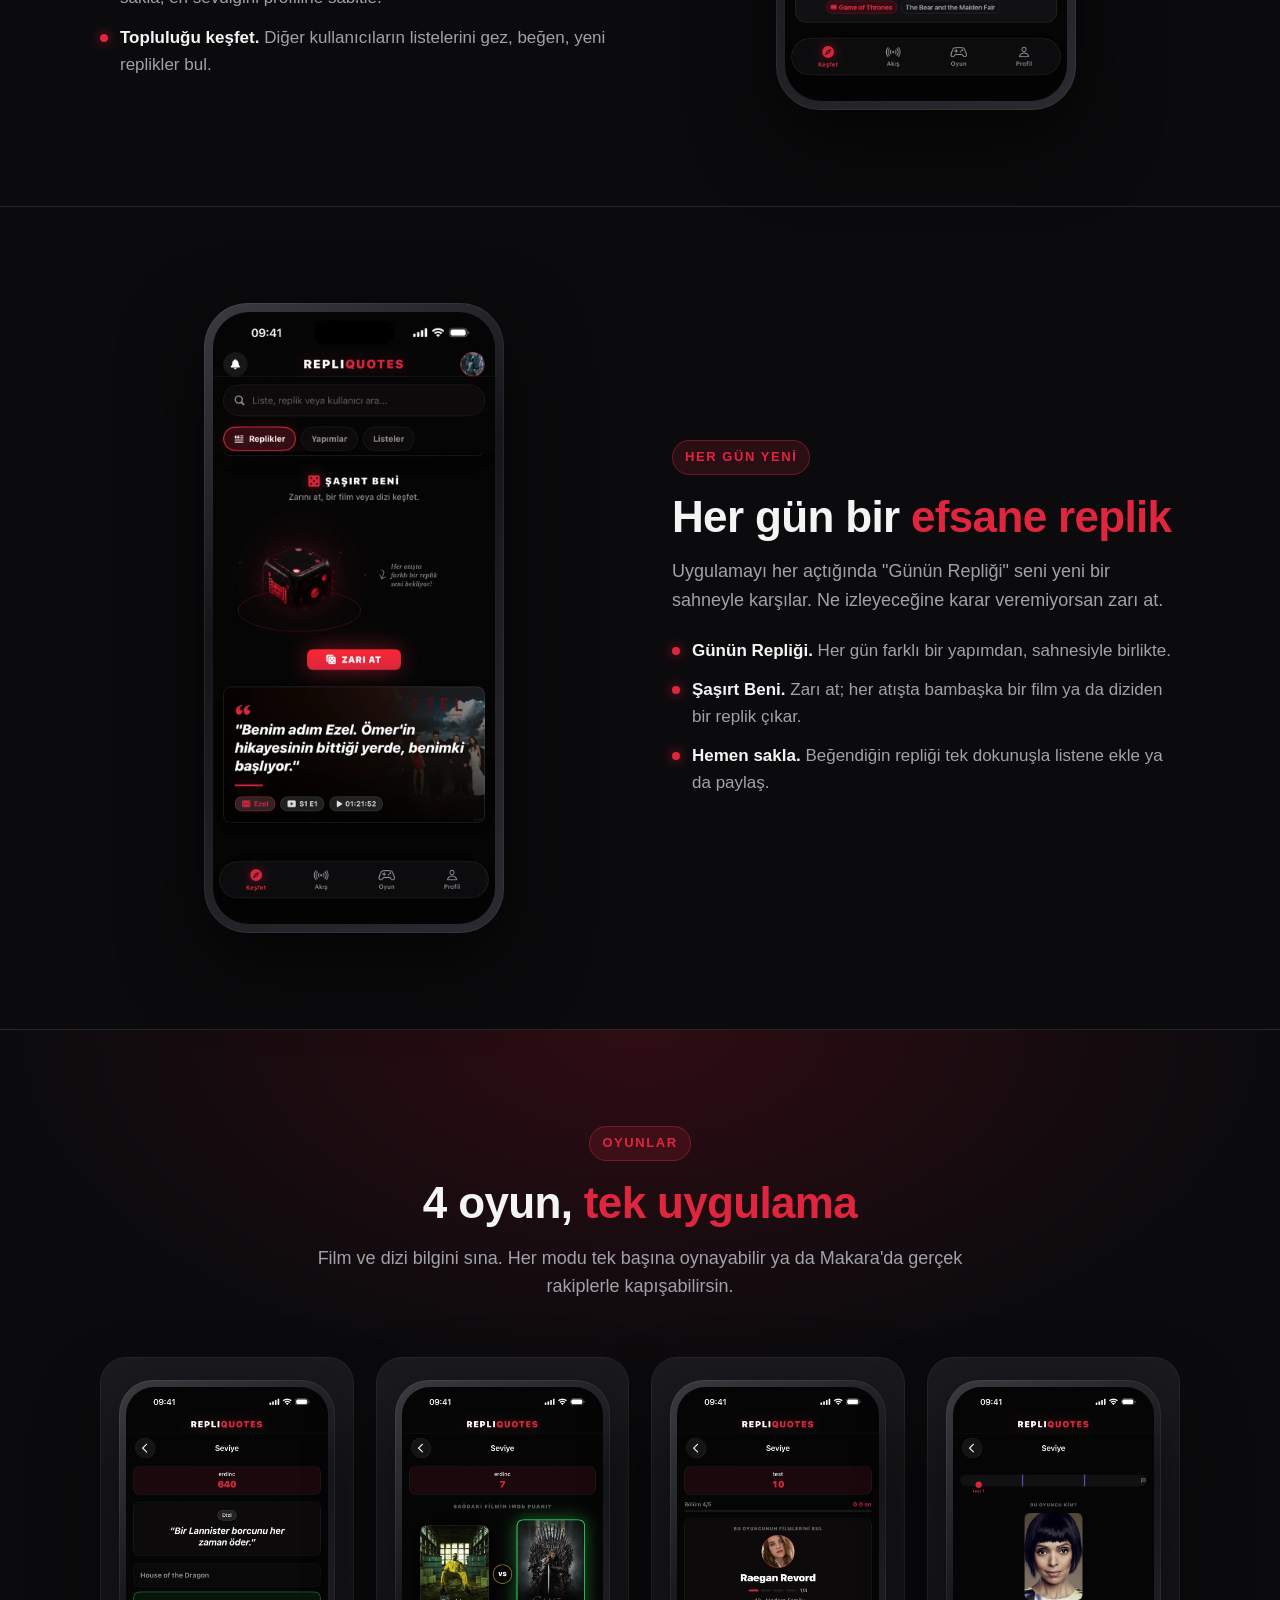
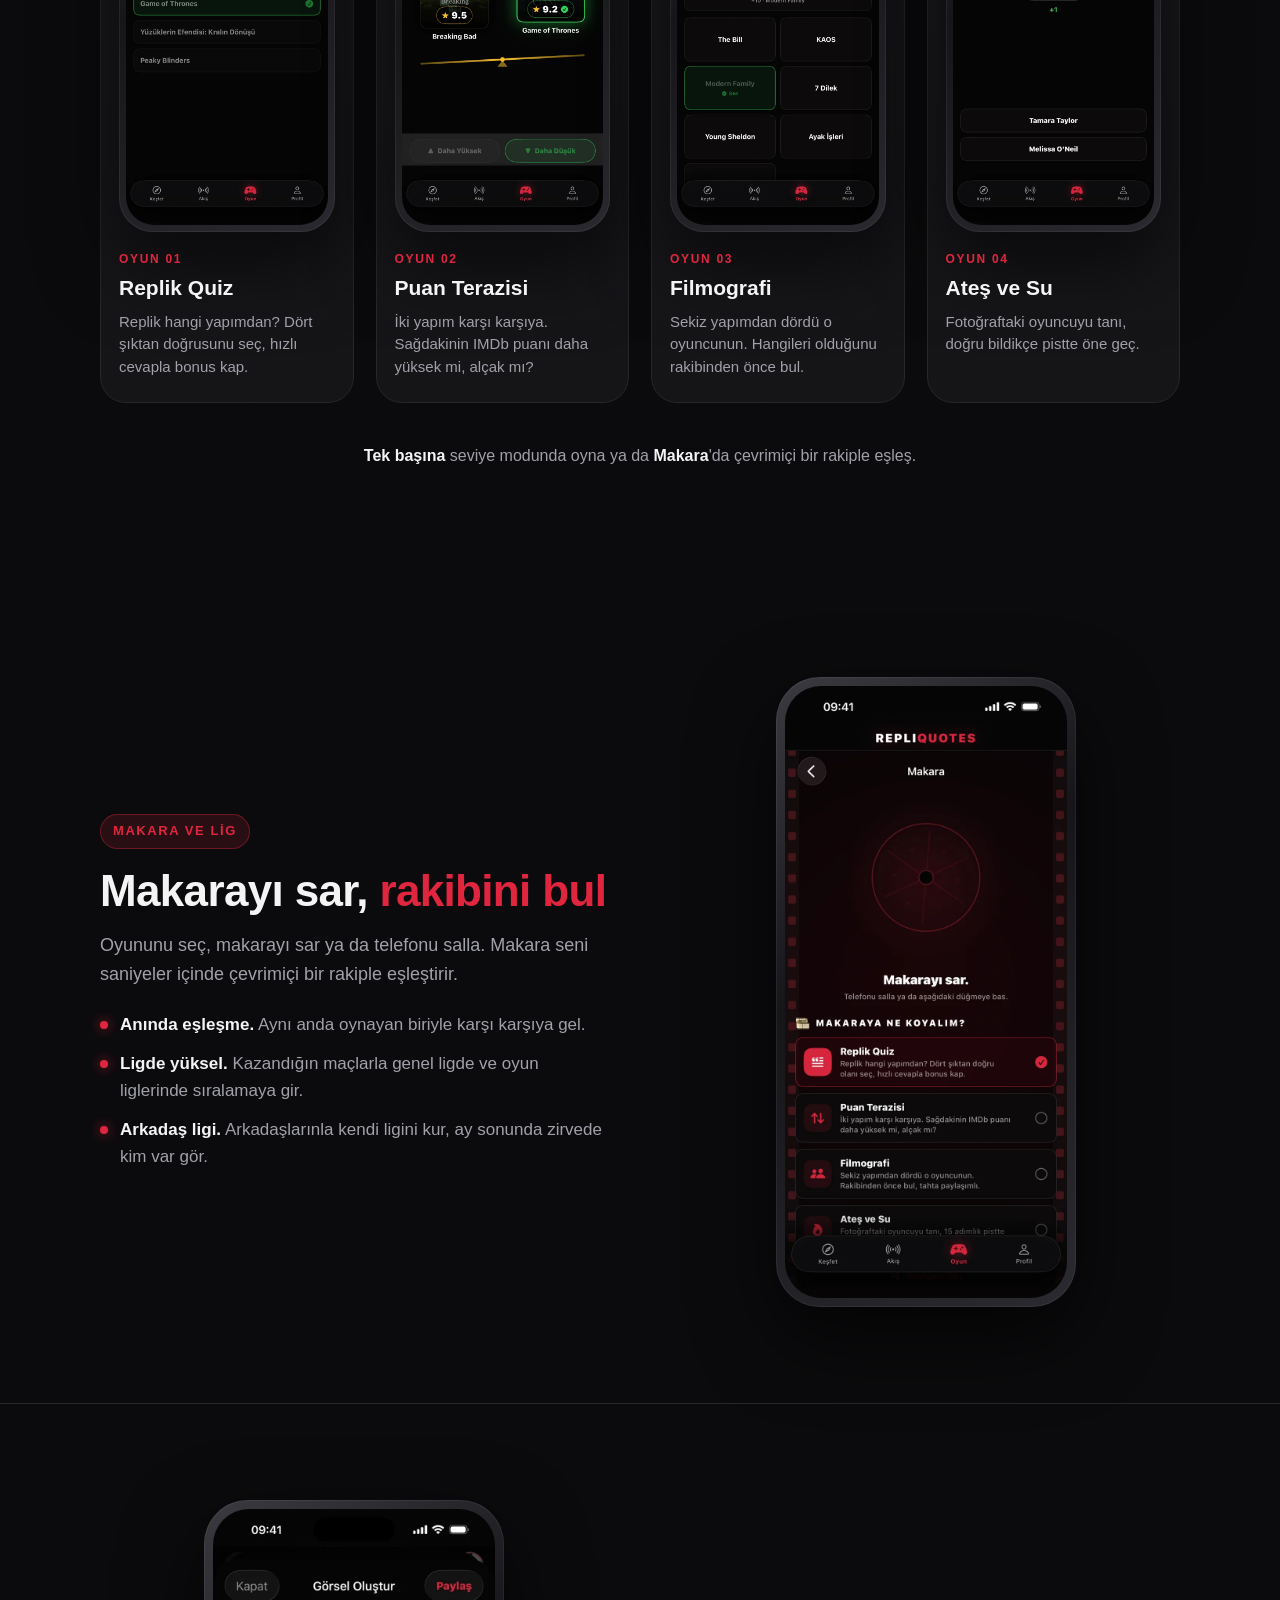
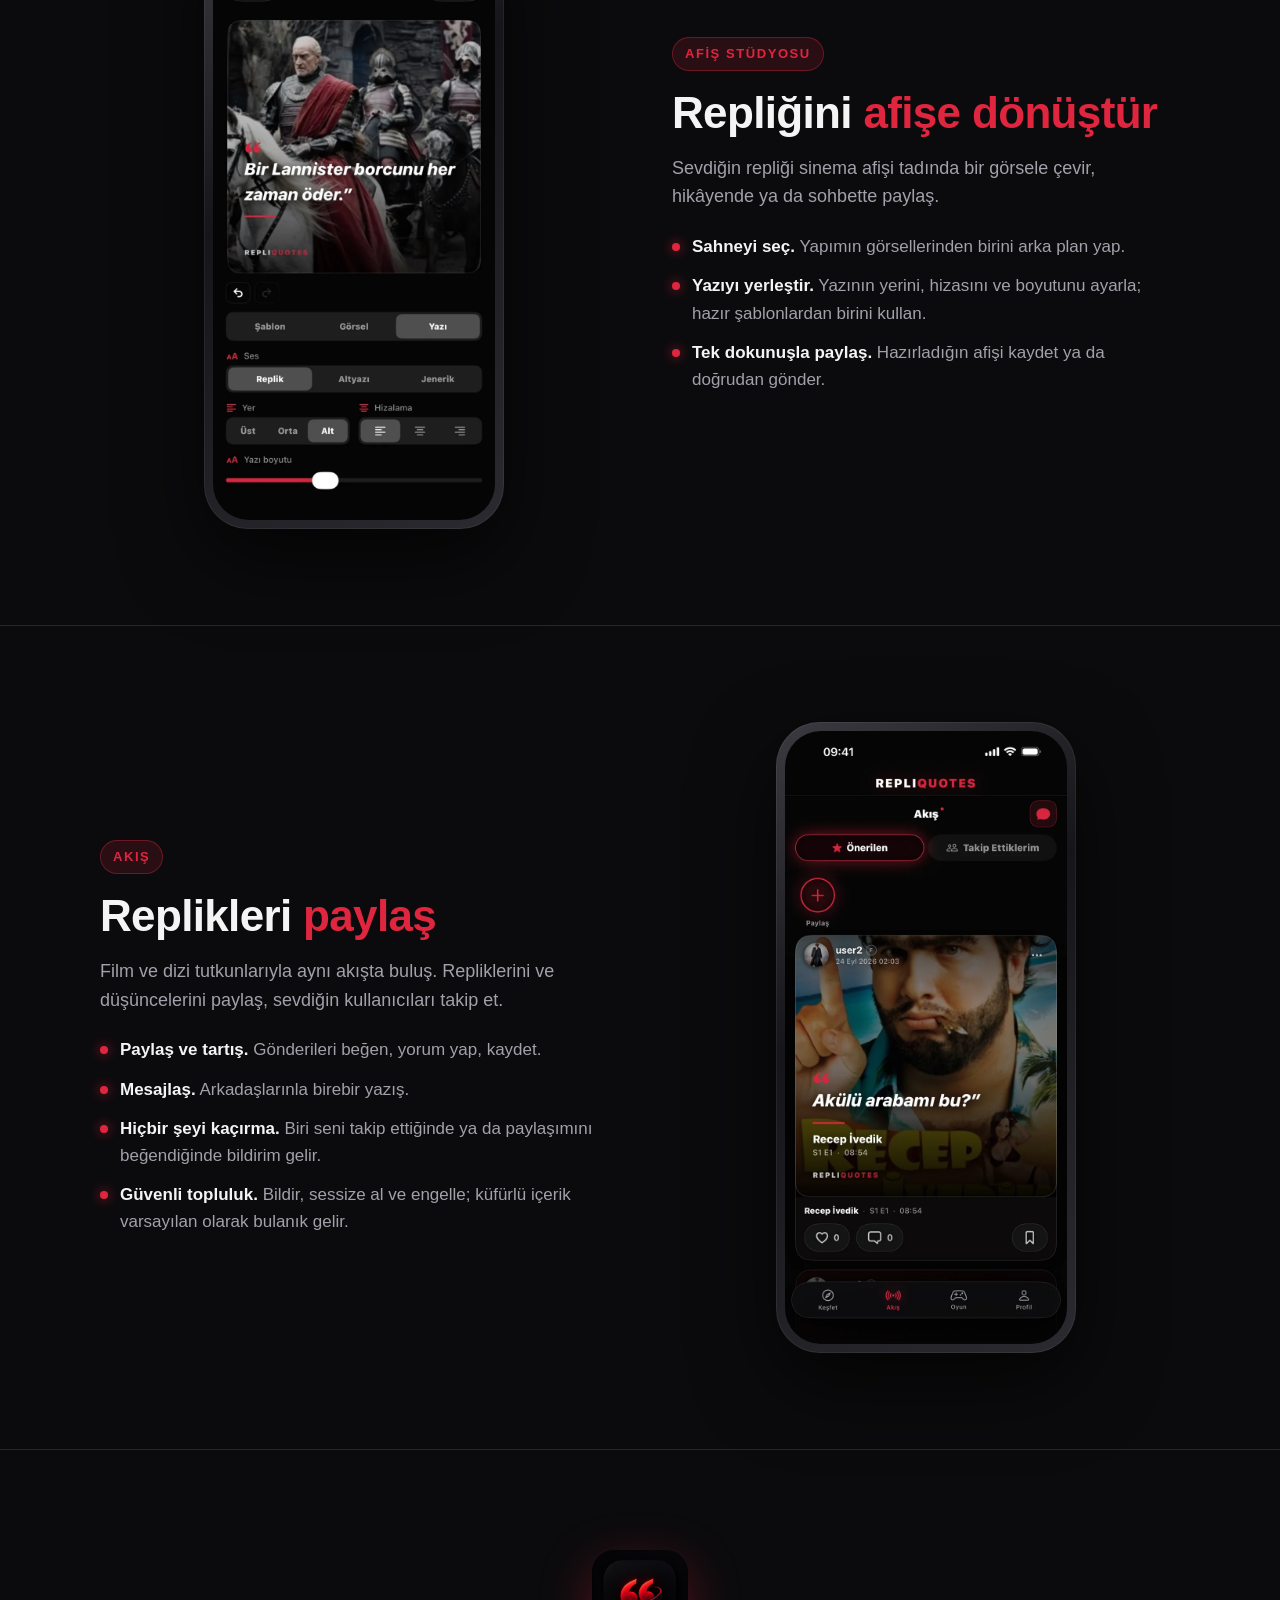
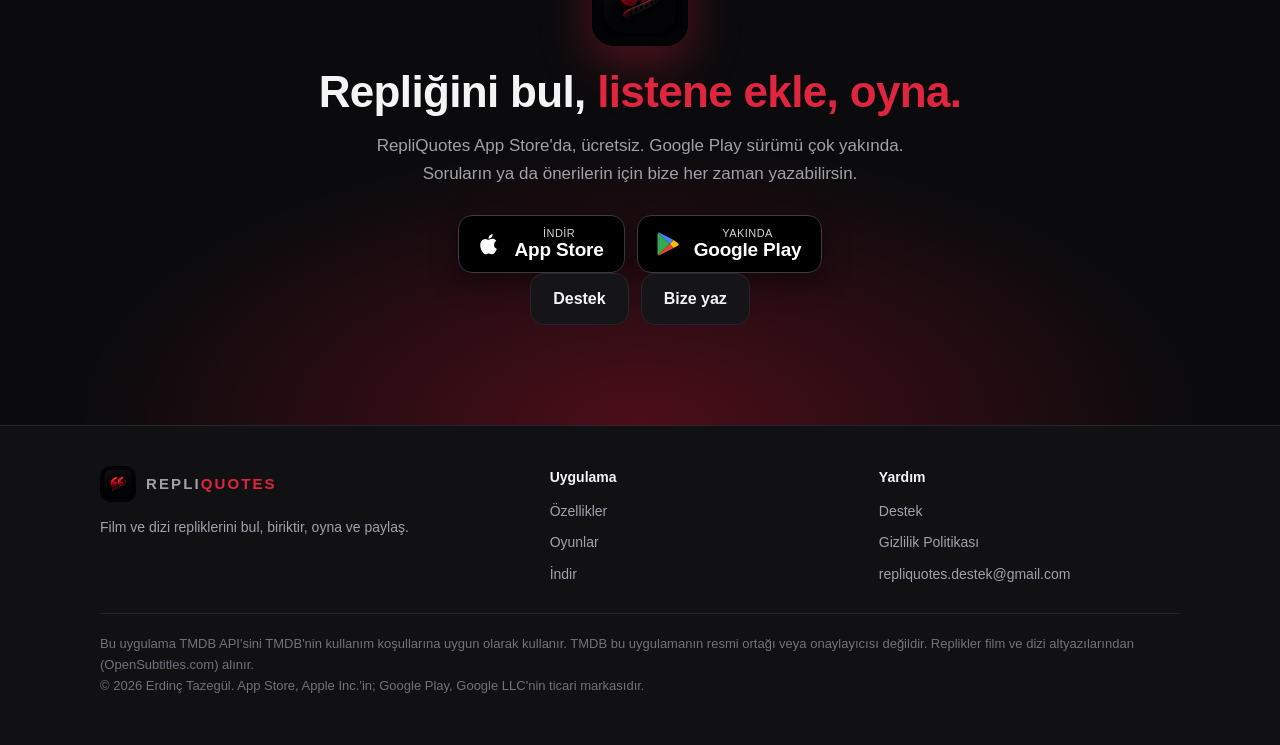
==== commit a8bb3ebb: "App Store baglantisi: uygulama yayinda Co-Authored-By: Claude Opus 5.5 (1M context) <noreply@anthrop" ====
--- a/index.html
+++ b/index.html
@@ -6,6 +6,7 @@
 <title>RepliQuotes · Film ve dizi repliklerini bul, oyna, paylaş</title>
 <meta name="description" content="Aklındaki repliği saniyeler içinde bul. Film ve dizilerden yüz binlerce replik, yapım sayfaları, kendi replik listelerin, 4 oyun ve Makara ile anında rakip.">
 <meta name="theme-color" content="#0B0B0D">
+<meta name="apple-itunes-app" content="app-id=6815878501">
 <link rel="icon" type="image/png" href="favicon.png">
 <link rel="apple-touch-icon" href="apple-touch-icon.png">
 <meta property="og:type" content="website">
@@ -42,7 +43,7 @@
       <h1>Aklındaki repliği <em>anında bul</em></h1>
       <p class="alt">Hatırladığın birkaç kelimeyi yaz; RepliQuotes yüz binlerce replik arasından doğrusunu bulur, hangi yapımda, hangi bölümde ve kaçıncı dakikada geçtiğini gösterir. Sonra listene ekle, oyna, paylaş.</p>
       <div class="magazalar">
-        <a class="magaza" href="#indir" aria-label="App Store'da yakında"><svg viewBox="0 0 24 24" fill="currentColor" aria-hidden="true"><path d="M16.37 12.63c-.02-2.2 1.8-3.26 1.88-3.31-1.02-1.5-2.62-1.7-3.19-1.72-1.36-.14-2.65.8-3.34.8-.69 0-1.75-.78-2.88-.76-1.48.02-2.85.86-3.61 2.19-1.54 2.67-.39 6.62 1.11 8.79.73 1.06 1.6 2.25 2.74 2.21 1.1-.04 1.51-.71 2.84-.71 1.33 0 1.7.71 2.86.69 1.18-.02 1.93-1.08 2.65-2.14.84-1.23 1.18-2.42 1.2-2.48-.03-.01-2.3-.88-2.32-3.5zM14.2 6.17c.61-.74 1.02-1.76.9-2.78-.88.04-1.94.58-2.57 1.32-.56.65-1.06 1.7-.93 2.7.98.08 1.99-.5 2.6-1.24z"/></svg><span><small>Yakında</small><strong>App Store</strong></span></a>
+        <a class="magaza" href="https://apps.apple.com/tr/app/repliquotes/id6815878501" aria-label="App Store'dan indir"><svg viewBox="0 0 24 24" fill="currentColor" aria-hidden="true"><path d="M16.37 12.63c-.02-2.2 1.8-3.26 1.88-3.31-1.02-1.5-2.62-1.7-3.19-1.72-1.36-.14-2.65.8-3.34.8-.69 0-1.75-.78-2.88-.76-1.48.02-2.85.86-3.61 2.19-1.54 2.67-.39 6.62 1.11 8.79.73 1.06 1.6 2.25 2.74 2.21 1.1-.04 1.51-.71 2.84-.71 1.33 0 1.7.71 2.86.69 1.18-.02 1.93-1.08 2.65-2.14.84-1.23 1.18-2.42 1.2-2.48-.03-.01-2.3-.88-2.32-3.5zM14.2 6.17c.61-.74 1.02-1.76.9-2.78-.88.04-1.94.58-2.57 1.32-.56.65-1.06 1.7-.93 2.7.98.08 1.99-.5 2.6-1.24z"/></svg><span><small>İndir</small><strong>App Store</strong></span></a>
         <a class="magaza" href="#indir" aria-label="Google Play'de yakında"><svg viewBox="0 0 24 24" aria-hidden="true"><path fill="#34A853" d="M3.6 2.3 13.4 12 3.6 21.7c-.4-.2-.6-.6-.6-1.1V3.4c0-.5.2-.9.6-1.1z"/><path fill="#FBBC04" d="M16.8 8.6 13.4 12l3.4 3.4 3.9-2.2c.7-.4.7-1.4 0-1.8z"/><path fill="#4285F4" d="M3.6 2.3c.3-.2.8-.2 1.2 0l12 6.3-3.4 3.4z"/><path fill="#EA4335" d="M13.4 12l3.4 3.4-12 6.3c-.4.2-.9.2-1.2 0z"/></svg><span><small>Yakında</small><strong>Google Play</strong></span></a>
       </div>
       <div class="dugmeler ikincil-satir">
@@ -227,9 +228,9 @@
   <div class="kap">
     <img class="ikon" src="img/ikon.png" alt="RepliQuotes uygulama ikonu" width="96" height="96">
     <h2>Repliğini bul, <em>listene ekle, oyna.</em></h2>
-    <p>RepliQuotes çok yakında App Store ve Google Play'de, ücretsiz. Soruların ya da önerilerin için bize her zaman yazabilirsin.</p>
+    <p>RepliQuotes App Store'da, ücretsiz. Google Play sürümü çok yakında. Soruların ya da önerilerin için bize her zaman yazabilirsin.</p>
     <div class="magazalar">
-        <a class="magaza" href="#indir" aria-label="App Store'da yakında"><svg viewBox="0 0 24 24" fill="currentColor" aria-hidden="true"><path d="M16.37 12.63c-.02-2.2 1.8-3.26 1.88-3.31-1.02-1.5-2.62-1.7-3.19-1.72-1.36-.14-2.65.8-3.34.8-.69 0-1.75-.78-2.88-.76-1.48.02-2.85.86-3.61 2.19-1.54 2.67-.39 6.62 1.11 8.79.73 1.06 1.6 2.25 2.74 2.21 1.1-.04 1.51-.71 2.84-.71 1.33 0 1.7.71 2.86.69 1.18-.02 1.93-1.08 2.65-2.14.84-1.23 1.18-2.42 1.2-2.48-.03-.01-2.3-.88-2.32-3.5zM14.2 6.17c.61-.74 1.02-1.76.9-2.78-.88.04-1.94.58-2.57 1.32-.56.65-1.06 1.7-.93 2.7.98.08 1.99-.5 2.6-1.24z"/></svg><span><small>Yakında</small><strong>App Store</strong></span></a>
+        <a class="magaza" href="https://apps.apple.com/tr/app/repliquotes/id6815878501" aria-label="App Store'dan indir"><svg viewBox="0 0 24 24" fill="currentColor" aria-hidden="true"><path d="M16.37 12.63c-.02-2.2 1.8-3.26 1.88-3.31-1.02-1.5-2.62-1.7-3.19-1.72-1.36-.14-2.65.8-3.34.8-.69 0-1.75-.78-2.88-.76-1.48.02-2.85.86-3.61 2.19-1.54 2.67-.39 6.62 1.11 8.79.73 1.06 1.6 2.25 2.74 2.21 1.1-.04 1.51-.71 2.84-.71 1.33 0 1.7.71 2.86.69 1.18-.02 1.93-1.08 2.65-2.14.84-1.23 1.18-2.42 1.2-2.48-.03-.01-2.3-.88-2.32-3.5zM14.2 6.17c.61-.74 1.02-1.76.9-2.78-.88.04-1.94.58-2.57 1.32-.56.65-1.06 1.7-.93 2.7.98.08 1.99-.5 2.6-1.24z"/></svg><span><small>İndir</small><strong>App Store</strong></span></a>
         <a class="magaza" href="#indir" aria-label="Google Play'de yakında"><svg viewBox="0 0 24 24" aria-hidden="true"><path fill="#34A853" d="M3.6 2.3 13.4 12 3.6 21.7c-.4-.2-.6-.6-.6-1.1V3.4c0-.5.2-.9.6-1.1z"/><path fill="#FBBC04" d="M16.8 8.6 13.4 12l3.4 3.4 3.9-2.2c.7-.4.7-1.4 0-1.8z"/><path fill="#4285F4" d="M3.6 2.3c.3-.2.8-.2 1.2 0l12 6.3-3.4 3.4z"/><path fill="#EA4335" d="M13.4 12l3.4 3.4-12 6.3c-.4.2-.9.2-1.2 0z"/></svg><span><small>Yakında</small><strong>Google Play</strong></span></a>
       </div>
     <div class="dugmeler ikincil-satir" style="justify-content:center">
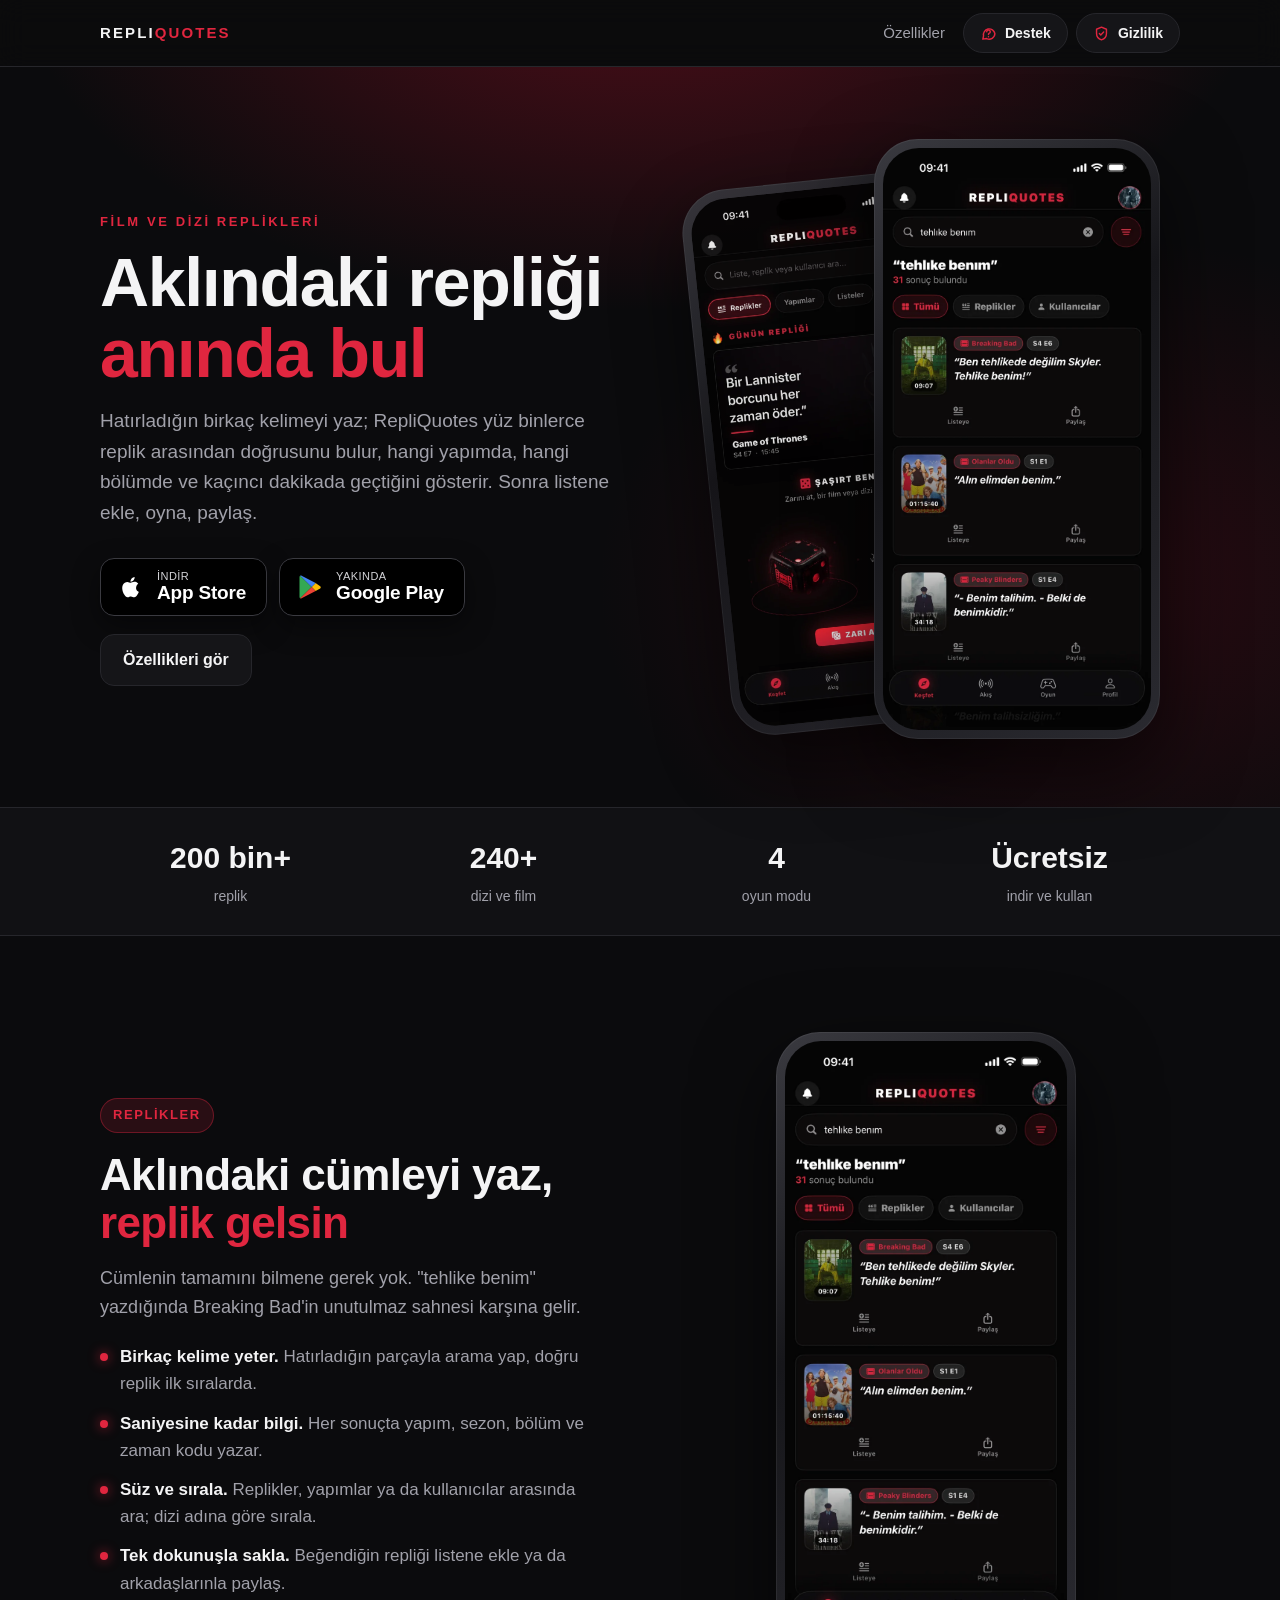
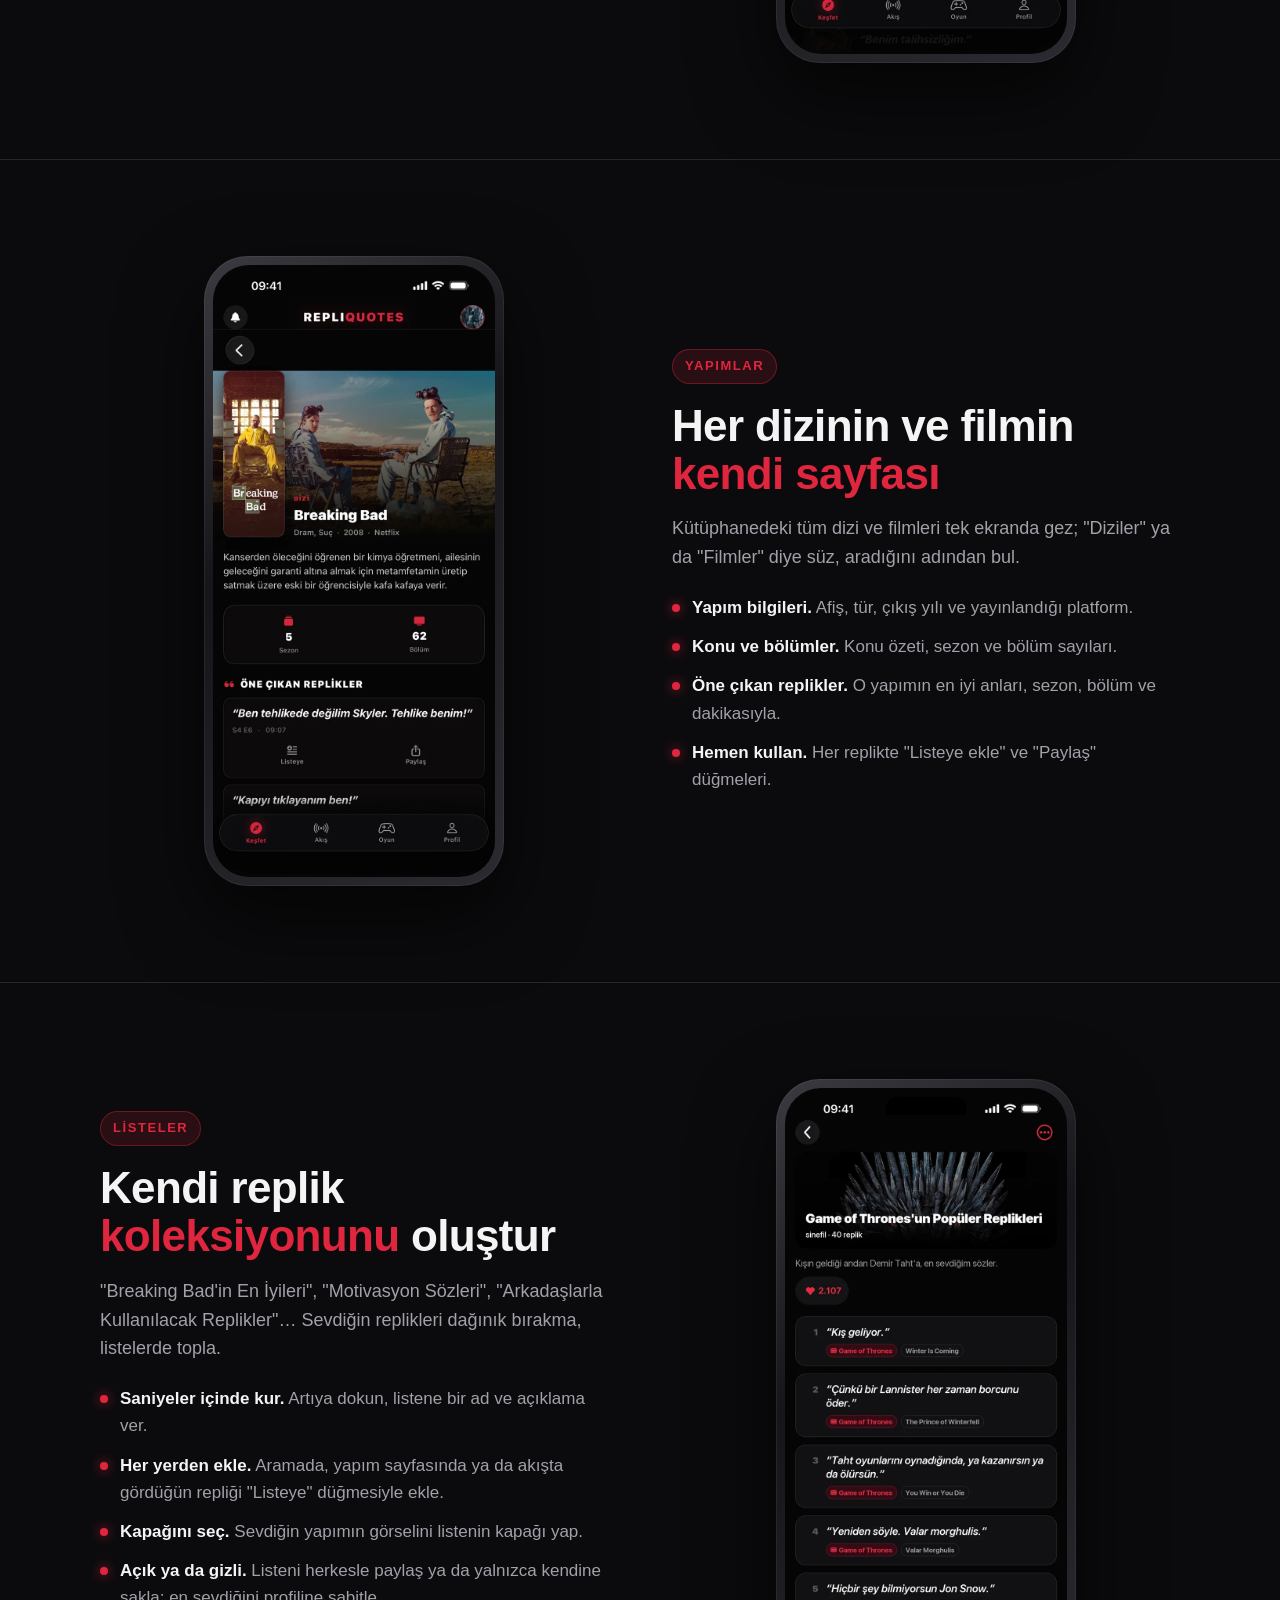
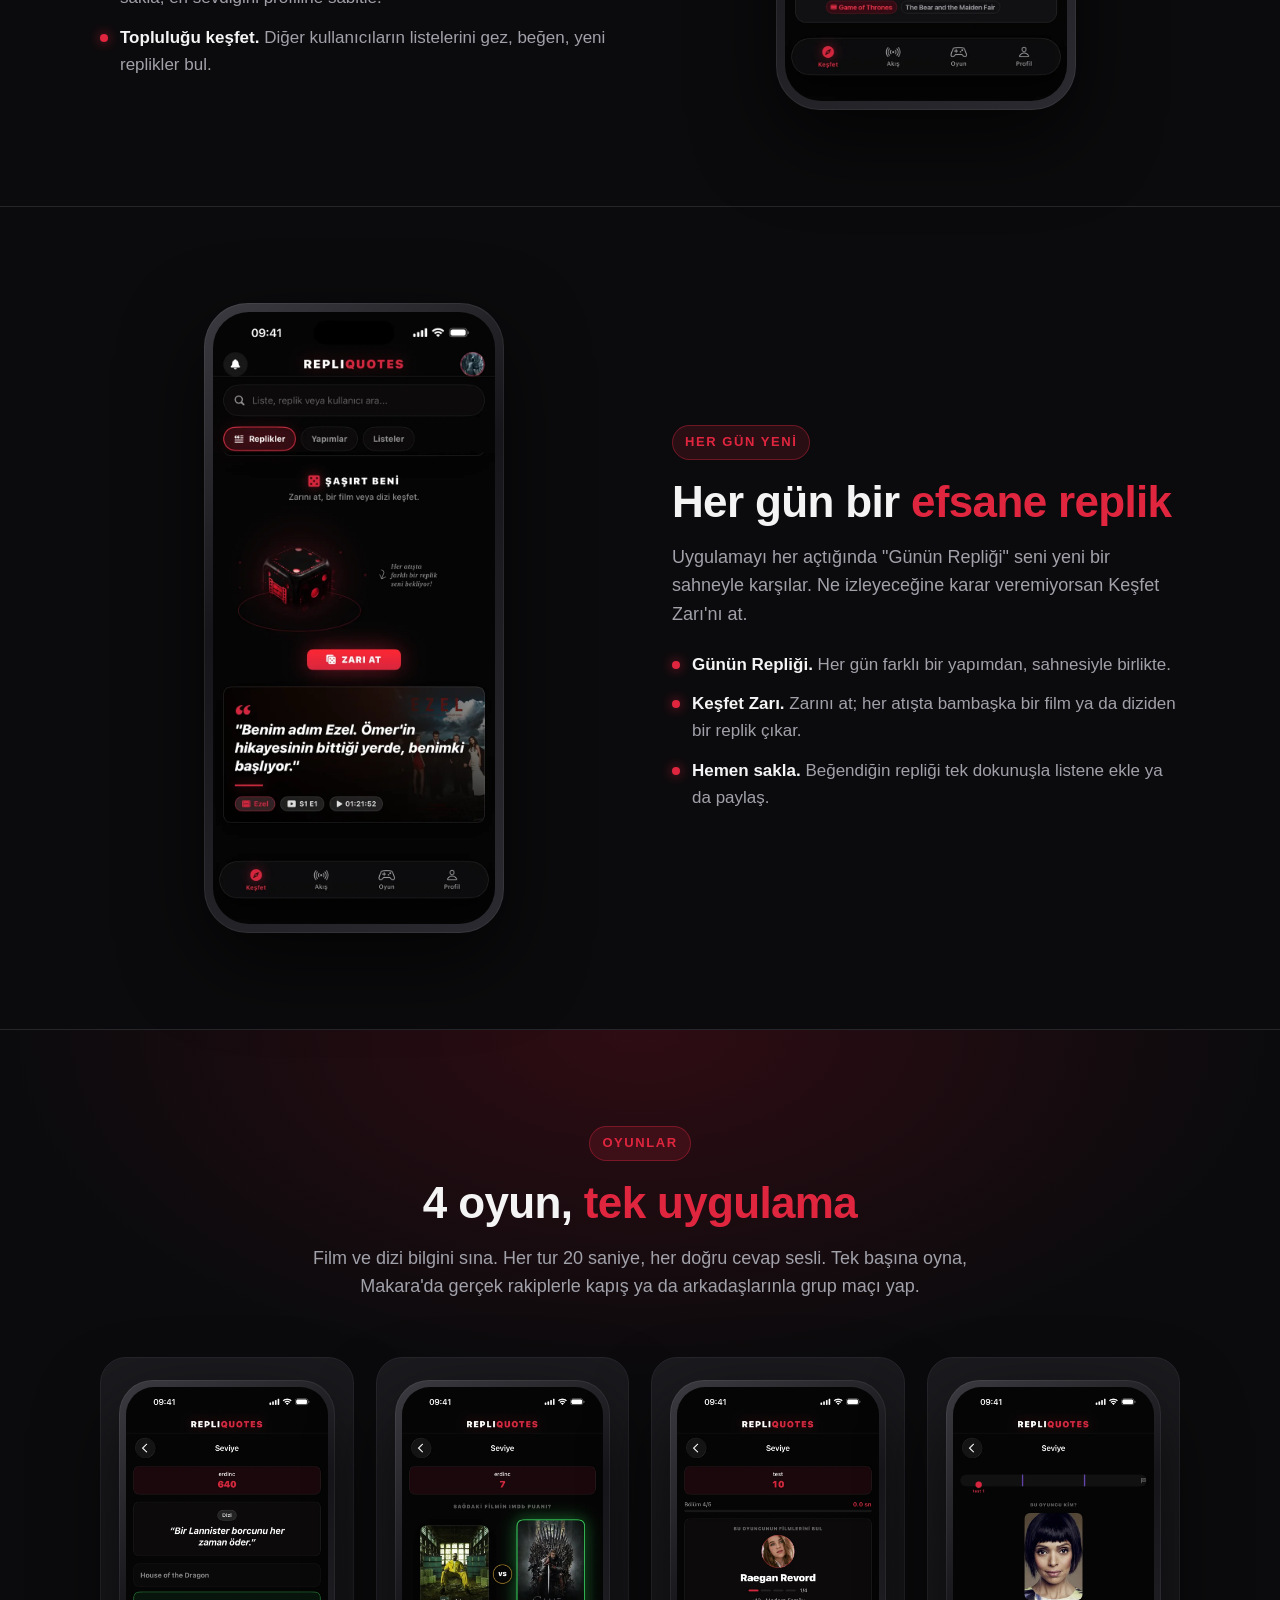
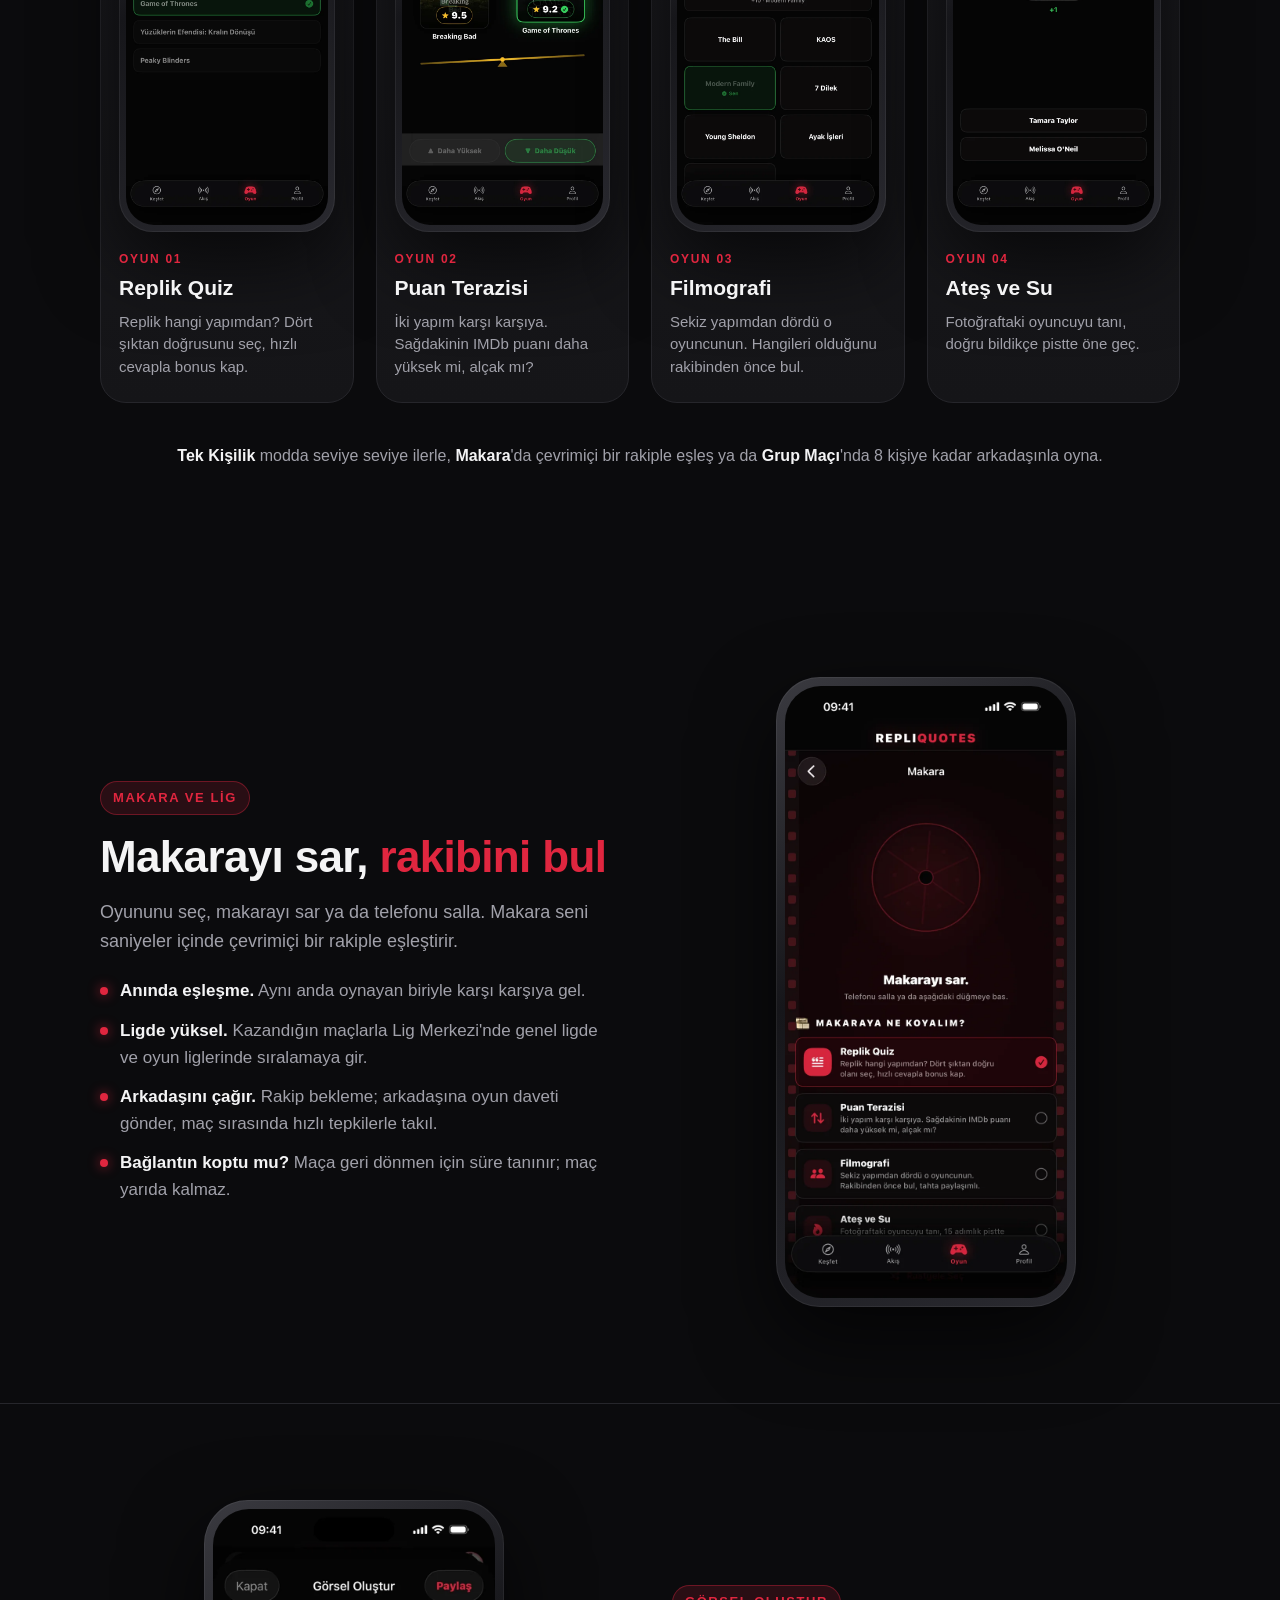
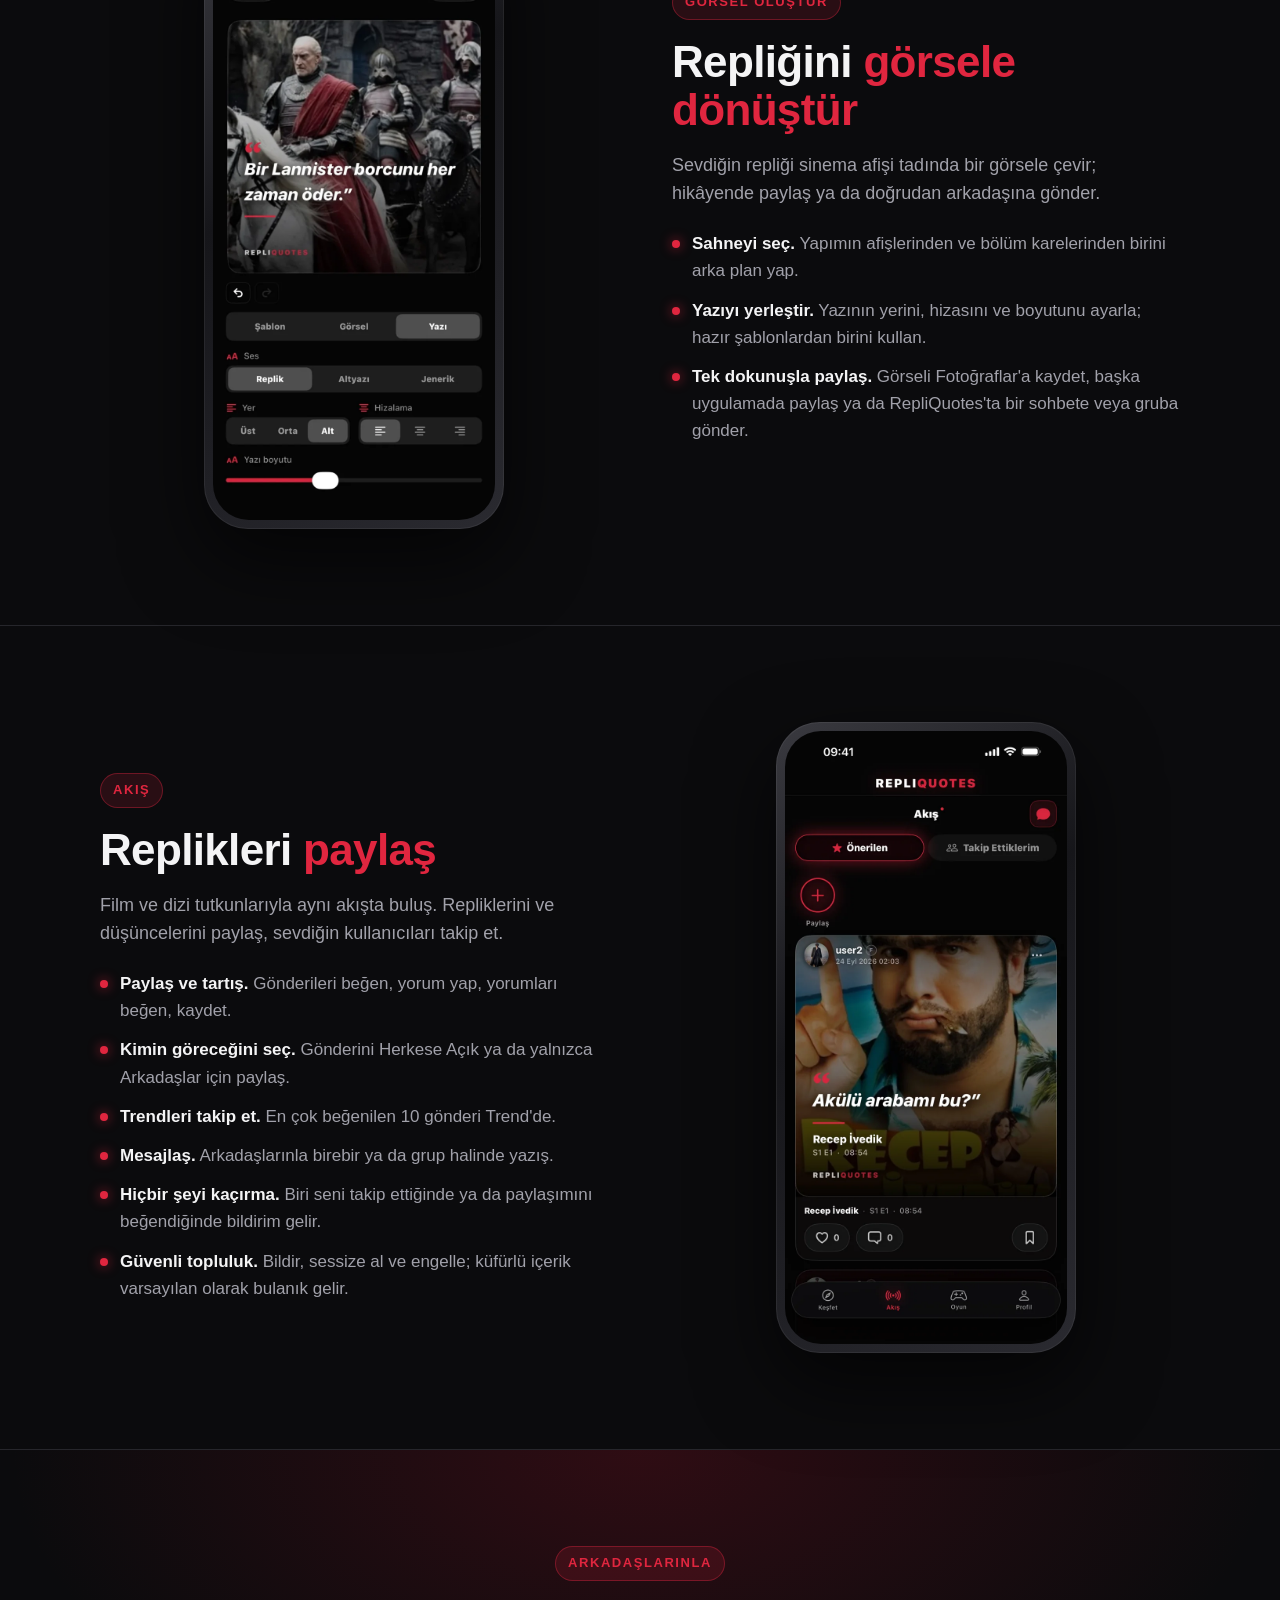
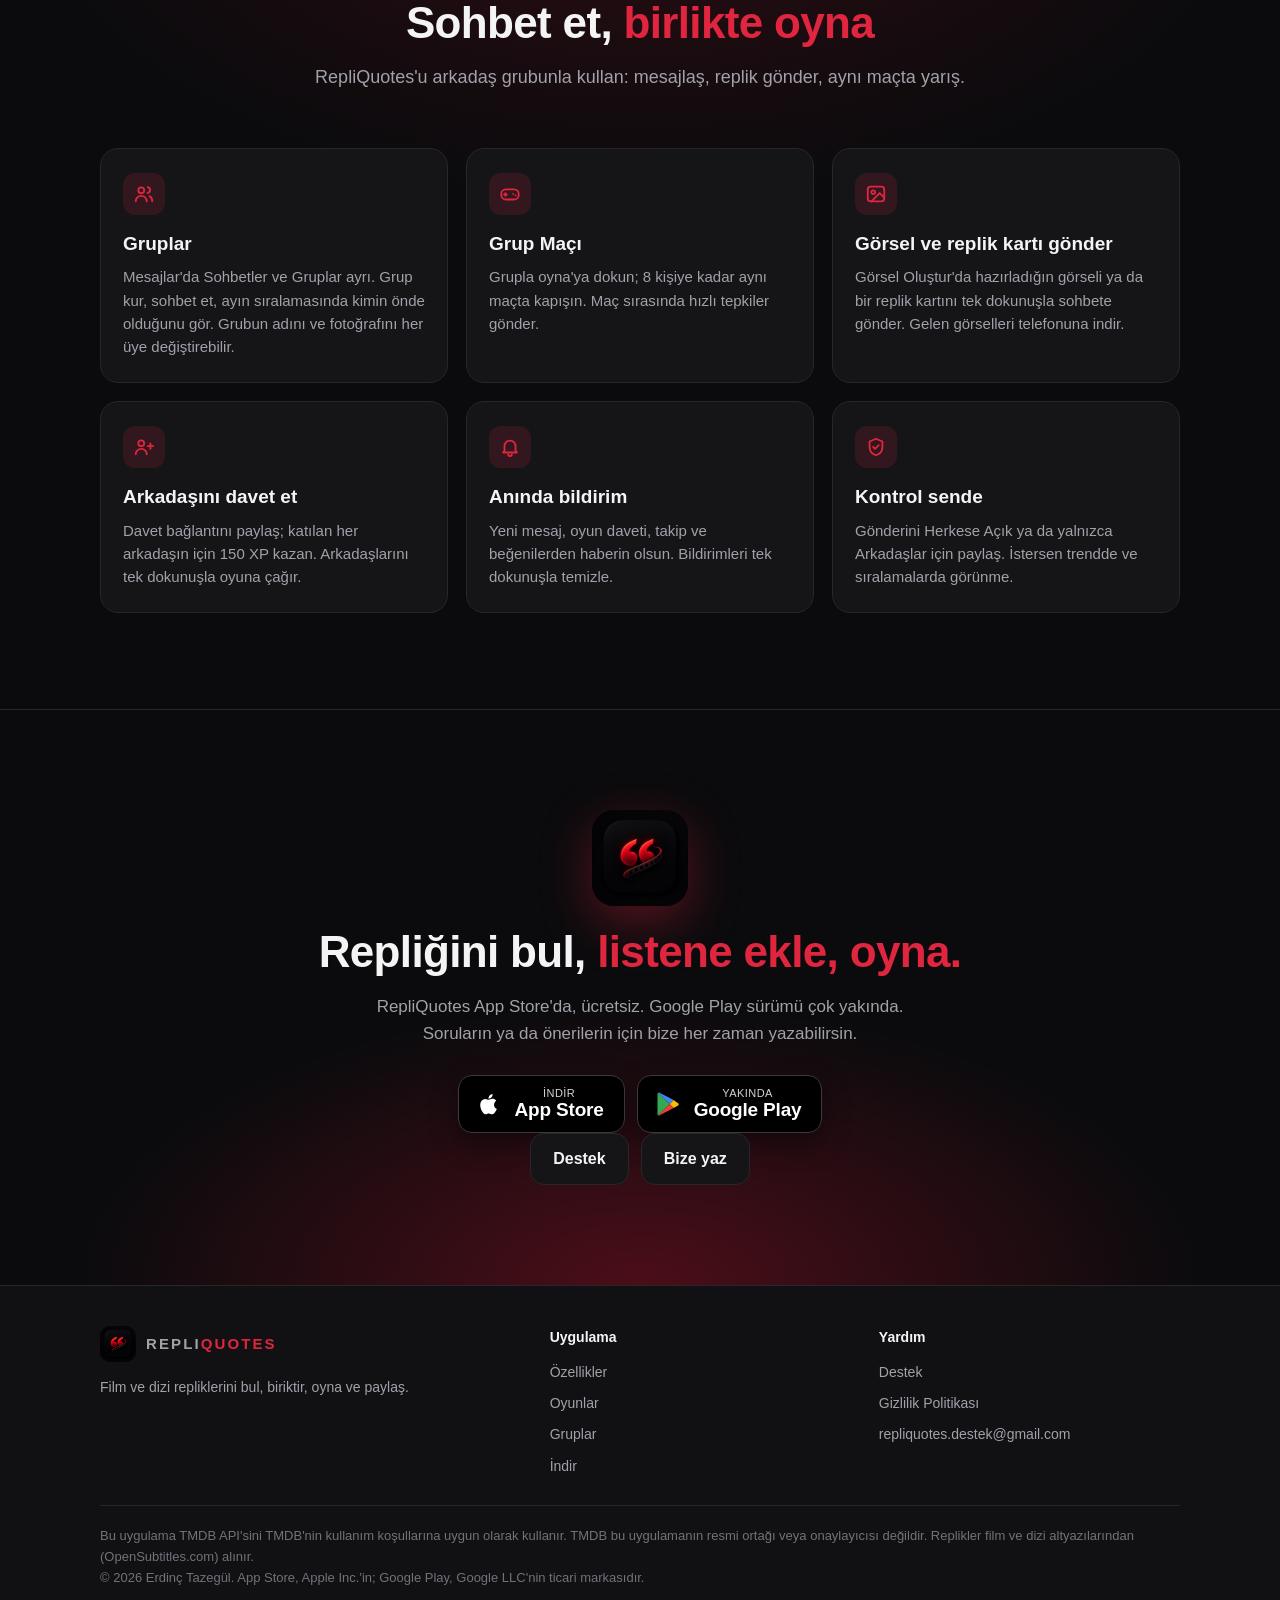
==== commit 75961034: "Site metinleri uygulamanin guncel haline gore: yeni ozellikler, gizlilik, SSS - Ana sayfa: Keşfet Za" ====
--- a/index.html
+++ b/index.html
@@ -4,14 +4,14 @@
 <meta charset="utf-8">
 <meta name="viewport" content="width=device-width, initial-scale=1">
 <title>RepliQuotes · Film ve dizi repliklerini bul, oyna, paylaş</title>
-<meta name="description" content="Aklındaki repliği saniyeler içinde bul. Film ve dizilerden yüz binlerce replik, yapım sayfaları, kendi replik listelerin, 4 oyun ve Makara ile anında rakip.">
+<meta name="description" content="Aklındaki repliği saniyeler içinde bul. Film ve dizilerden yüz binlerce replik, yapım sayfaları, kendi replik listelerin, 4 oyun, Makara ile anında rakip, grup sohbetleri ve grup maçları.">
 <meta name="theme-color" content="#0B0B0D">
 <meta name="apple-itunes-app" content="app-id=6815878501">
 <link rel="icon" type="image/png" href="favicon.png">
 <link rel="apple-touch-icon" href="apple-touch-icon.png">
 <meta property="og:type" content="website">
 <meta property="og:title" content="RepliQuotes · Aklındaki repliği anında bul">
-<meta property="og:description" content="Film ve dizi repliklerini ara, yapım yapım keşfet, kendi listeni oluştur, oyna ve paylaş.">
+<meta property="og:description" content="Film ve dizi repliklerini ara, yapım yapım keşfet, kendi listeni oluştur, arkadaşlarınla oyna ve paylaş.">
 <meta property="og:image" content="https://repliquotes.com/img/og.jpg">
 <meta property="og:url" content="https://repliquotes.com/">
 <link rel="canonical" href="https://repliquotes.com/">
@@ -130,14 +130,14 @@
     <div class="metin">
       <span class="etiket">Her gün yeni</span>
       <h2>Her gün bir <em>efsane replik</em></h2>
-      <p>Uygulamayı her açtığında "Günün Repliği" seni yeni bir sahneyle karşılar. Ne izleyeceğine karar veremiyorsan zarı at.</p>
+      <p>Uygulamayı her açtığında "Günün Repliği" seni yeni bir sahneyle karşılar. Ne izleyeceğine karar veremiyorsan Keşfet Zarı'nı at.</p>
       <ul class="liste">
         <li><span><b>Günün Repliği.</b> Her gün farklı bir yapımdan, sahnesiyle birlikte.</span></li>
-        <li><span><b>Şaşırt Beni.</b> Zarı at; her atışta bambaşka bir film ya da diziden bir replik çıkar.</span></li>
+        <li><span><b>Keşfet Zarı.</b> Zarını at; her atışta bambaşka bir film ya da diziden bir replik çıkar.</span></li>
         <li><span><b>Hemen sakla.</b> Beğendiğin repliği tek dokunuşla listene ekle ya da paylaş.</span></li>
       </ul>
     </div>
-    <div class="gorsel"><div class="telefon"><img src="img/zar.webp" srcset="img/zar.webp 720w, img/zar@2x.webp 1080w" sizes="(max-width: 560px) 46vw, 300px" alt="Şaşırt Beni zarı ve çıkan replik" width="720" height="1564" decoding="async" loading="lazy"></div></div>
+    <div class="gorsel"><div class="telefon"><img src="img/zar.webp" srcset="img/zar.webp 720w, img/zar@2x.webp 1080w" sizes="(max-width: 560px) 46vw, 300px" alt="Keşfet Zarı ve çıkan replik" width="720" height="1564" decoding="async" loading="lazy"></div></div>
   </div>
 </section>
 
@@ -147,7 +147,7 @@
     <div class="bolum-bas">
       <span class="etiket">Oyunlar</span>
       <h2>4 oyun, <em>tek uygulama</em></h2>
-      <p>Film ve dizi bilgini sına. Her modu tek başına oynayabilir ya da Makara'da gerçek rakiplerle kapışabilirsin.</p>
+      <p>Film ve dizi bilgini sına. Her tur 20 saniye, her doğru cevap sesli. Tek başına oyna, Makara'da gerçek rakiplerle kapış ya da arkadaşlarınla grup maçı yap.</p>
     </div>
     <div class="oyun-izgara">
       <article class="oyun-kart">
@@ -167,7 +167,7 @@
         <div><div class="no">OYUN 04</div><h3>Ateş ve Su</h3><p>Fotoğraftaki oyuncuyu tanı, doğru bildikçe pistte öne geç.</p></div>
       </article>
     </div>
-    <p class="oyun-alt"><b>Tek başına</b> seviye modunda oyna ya da <b>Makara</b>'da çevrimiçi bir rakiple eşleş.</p>
+    <p class="oyun-alt"><b>Tek Kişilik</b> modda seviye seviye ilerle, <b>Makara</b>'da çevrimiçi bir rakiple eşleş ya da <b>Grup Maçı</b>'nda 8 kişiye kadar arkadaşınla oyna.</p>
   </div>
 </section>
 
@@ -180,8 +180,9 @@
       <p>Oyununu seç, makarayı sar ya da telefonu salla. Makara seni saniyeler içinde çevrimiçi bir rakiple eşleştirir.</p>
       <ul class="liste">
         <li><span><b>Anında eşleşme.</b> Aynı anda oynayan biriyle karşı karşıya gel.</span></li>
-        <li><span><b>Ligde yüksel.</b> Kazandığın maçlarla genel ligde ve oyun liglerinde sıralamaya gir.</span></li>
-        <li><span><b>Arkadaş ligi.</b> Arkadaşlarınla kendi ligini kur, ay sonunda zirvede kim var gör.</span></li>
+        <li><span><b>Ligde yüksel.</b> Kazandığın maçlarla Lig Merkezi'nde genel ligde ve oyun liglerinde sıralamaya gir.</span></li>
+        <li><span><b>Arkadaşını çağır.</b> Rakip bekleme; arkadaşına oyun daveti gönder, maç sırasında hızlı tepkilerle takıl.</span></li>
+        <li><span><b>Bağlantın koptu mu?</b> Maça geri dönmen için süre tanınır; maç yarıda kalmaz.</span></li>
       </ul>
     </div>
     <div class="gorsel"><div class="telefon"><img src="img/makara.webp" srcset="img/makara.webp 720w, img/makara@2x.webp 1080w" sizes="(max-width: 560px) 46vw, 300px" alt="Makara eşleşme ekranı" width="720" height="1564" decoding="async" loading="lazy"></div></div>
@@ -192,16 +193,16 @@
 <section class="ozellik ters">
   <div class="kap">
     <div class="metin">
-      <span class="etiket">Afiş Stüdyosu</span>
-      <h2>Repliğini <em>afişe dönüştür</em></h2>
-      <p>Sevdiğin repliği sinema afişi tadında bir görsele çevir, hikâyende ya da sohbette paylaş.</p>
-      <ul class="liste">
-        <li><span><b>Sahneyi seç.</b> Yapımın görsellerinden birini arka plan yap.</span></li>
+      <span class="etiket">Görsel Oluştur</span>
+      <h2>Repliğini <em>görsele dönüştür</em></h2>
+      <p>Sevdiğin repliği sinema afişi tadında bir görsele çevir; hikâyende paylaş ya da doğrudan arkadaşına gönder.</p>
+      <ul class="liste">
+        <li><span><b>Sahneyi seç.</b> Yapımın afişlerinden ve bölüm karelerinden birini arka plan yap.</span></li>
         <li><span><b>Yazıyı yerleştir.</b> Yazının yerini, hizasını ve boyutunu ayarla; hazır şablonlardan birini kullan.</span></li>
-        <li><span><b>Tek dokunuşla paylaş.</b> Hazırladığın afişi kaydet ya da doğrudan gönder.</span></li>
-      </ul>
-    </div>
-    <div class="gorsel"><div class="telefon"><img src="img/studyo.webp" srcset="img/studyo.webp 720w, img/studyo@2x.webp 1080w" sizes="(max-width: 560px) 46vw, 300px" alt="Afiş stüdyosu" width="720" height="1560" decoding="async" loading="lazy"></div></div>
+        <li><span><b>Tek dokunuşla paylaş.</b> Görseli Fotoğraflar'a kaydet, başka uygulamada paylaş ya da RepliQuotes'ta bir sohbete veya gruba gönder.</span></li>
+      </ul>
+    </div>
+    <div class="gorsel"><div class="telefon"><img src="img/studyo.webp" srcset="img/studyo.webp 720w, img/studyo@2x.webp 1080w" sizes="(max-width: 560px) 46vw, 300px" alt="Görsel Oluştur ekranı" width="720" height="1560" decoding="async" loading="lazy"></div></div>
   </div>
 </section>
 
@@ -213,13 +214,34 @@
       <h2>Replikleri <em>paylaş</em></h2>
       <p>Film ve dizi tutkunlarıyla aynı akışta buluş. Repliklerini ve düşüncelerini paylaş, sevdiğin kullanıcıları takip et.</p>
       <ul class="liste">
-        <li><span><b>Paylaş ve tartış.</b> Gönderileri beğen, yorum yap, kaydet.</span></li>
-        <li><span><b>Mesajlaş.</b> Arkadaşlarınla birebir yazış.</span></li>
+        <li><span><b>Paylaş ve tartış.</b> Gönderileri beğen, yorum yap, yorumları beğen, kaydet.</span></li>
+        <li><span><b>Kimin göreceğini seç.</b> Gönderini Herkese Açık ya da yalnızca Arkadaşlar için paylaş.</span></li>
+        <li><span><b>Trendleri takip et.</b> En çok beğenilen 10 gönderi Trend'de.</span></li>
+        <li><span><b>Mesajlaş.</b> Arkadaşlarınla birebir ya da grup halinde yazış.</span></li>
         <li><span><b>Hiçbir şeyi kaçırma.</b> Biri seni takip ettiğinde ya da paylaşımını beğendiğinde bildirim gelir.</span></li>
         <li><span><b>Güvenli topluluk.</b> Bildir, sessize al ve engelle; küfürlü içerik varsayılan olarak bulanık gelir.</span></li>
       </ul>
     </div>
     <div class="gorsel"><div class="telefon"><img src="img/akis.webp" srcset="img/akis.webp 720w, img/akis@2x.webp 1080w" sizes="(max-width: 560px) 46vw, 300px" alt="Akış ekranı" width="720" height="1564" decoding="async" loading="lazy"></div></div>
+  </div>
+</section>
+
+<!-- Arkadaslar ve gruplar -->
+<section class="oyunlar-bolum arkadaslar" id="gruplar">
+  <div class="kap">
+    <div class="bolum-bas">
+      <span class="etiket">Arkadaşlarınla</span>
+      <h2>Sohbet et, <em>birlikte oyna</em></h2>
+      <p>RepliQuotes'u arkadaş grubunla kullan: mesajlaş, replik gönder, aynı maçta yarış.</p>
+    </div>
+    <div class="yenilik-izgara">
+      <div class="yenilik"><span class="ik"><svg viewBox="0 0 24 24" fill="none" stroke="currentColor" stroke-width="2" stroke-linecap="round" stroke-linejoin="round"><circle cx="9" cy="8" r="3.2"/><path d="M3 20c0-3.3 2.7-6 6-6s6 2.7 6 6"/><path d="M16 4.6a3.2 3.2 0 0 1 0 6.3M18 14.3c1.8.9 3 2.9 3 5.7"/></svg></span><h3>Gruplar</h3><p>Mesajlar'da Sohbetler ve Gruplar ayrı. Grup kur, sohbet et, ayın sıralamasında kimin önde olduğunu gör. Grubun adını ve fotoğrafını her üye değiştirebilir.</p></div>
+      <div class="yenilik"><span class="ik"><svg viewBox="0 0 24 24" fill="none" stroke="currentColor" stroke-width="2" stroke-linecap="round" stroke-linejoin="round"><rect x="2.5" y="7" width="19" height="11" rx="5"/><path d="M7 11v3M5.5 12.5h3"/><path d="M15.5 12h.01M18 13.5h.01"/></svg></span><h3>Grup Maçı</h3><p>Grupla oyna'ya dokun; 8 kişiye kadar aynı maçta kapışın. Maç sırasında hızlı tepkiler gönder.</p></div>
+      <div class="yenilik"><span class="ik"><svg viewBox="0 0 24 24" fill="none" stroke="currentColor" stroke-width="2" stroke-linecap="round" stroke-linejoin="round"><rect x="3" y="4" width="18" height="16" rx="3"/><circle cx="9" cy="10" r="2"/><path d="M21 16l-5-5-9 9"/></svg></span><h3>Görsel ve replik kartı gönder</h3><p>Görsel Oluştur'da hazırladığın görseli ya da bir replik kartını tek dokunuşla sohbete gönder. Gelen görselleri telefonuna indir.</p></div>
+      <div class="yenilik"><span class="ik"><svg viewBox="0 0 24 24" fill="none" stroke="currentColor" stroke-width="2" stroke-linecap="round" stroke-linejoin="round"><circle cx="9" cy="8" r="3.2"/><path d="M3 20c0-3.3 2.7-6 6-6s6 2.7 6 6"/><path d="M19 8v6M16 11h6"/></svg></span><h3>Arkadaşını davet et</h3><p>Davet bağlantını paylaş; katılan her arkadaşın için 150 XP kazan. Arkadaşlarını tek dokunuşla oyuna çağır.</p></div>
+      <div class="yenilik"><span class="ik"><svg viewBox="0 0 24 24" fill="none" stroke="currentColor" stroke-width="2" stroke-linecap="round" stroke-linejoin="round"><path d="M6 16V11a6 6 0 0 1 12 0v5l1.5 2h-15z"/><path d="M10 20a2 2 0 0 0 4 0"/></svg></span><h3>Anında bildirim</h3><p>Yeni mesaj, oyun daveti, takip ve beğenilerden haberin olsun. Bildirimleri tek dokunuşla temizle.</p></div>
+      <div class="yenilik"><span class="ik"><svg viewBox="0 0 24 24" fill="none" stroke="currentColor" stroke-width="2" stroke-linecap="round" stroke-linejoin="round"><path d="M12 3l7 3v6c0 4.5-3 7.7-7 9-4-1.3-7-4.5-7-9V6l7-3z"/><path d="M9 12l2 2 4-4"/></svg></span><h3>Kontrol sende</h3><p>Gönderini Herkese Açık ya da yalnızca Arkadaşlar için paylaş. İstersen trendde ve sıralamalarda görünme.</p></div>
+    </div>
   </div>
 </section>
 
@@ -253,6 +275,7 @@
       <ul>
         <li><a href="#ozellikler">Özellikler</a></li>
         <li><a href="#oyunlar">Oyunlar</a></li>
+        <li><a href="#gruplar">Gruplar</a></li>
         <li><a href="#indir">İndir</a></li>
       </ul>
     </div>
--- a/assets/site.css
+++ b/assets/site.css
@@ -171,6 +171,20 @@
 .oyun-alt { text-align: center; margin-top: 40px; color: var(--muted); font-size: 16px; }
 .oyun-alt b { color: var(--text); }
 
+/* ── Tanitim: arkadaslar (gorselsiz kartlar) ──────────────────── */
+.yenilik-izgara { display: grid; grid-template-columns: repeat(3, 1fr); gap: 18px; }
+.yenilik {
+  background: var(--card); border: 1px solid var(--line); border-radius: var(--radius);
+  padding: 24px 22px; transition: border-color .2s, transform .2s;
+}
+.yenilik:hover { border-color: var(--accent-line); transform: translateY(-3px); }
+.yenilik .ik { width: 42px; height: 42px; border-radius: 12px; display: grid; place-items: center; margin-bottom: 14px; background: var(--accent-soft); color: var(--accent); }
+.yenilik .ik svg { width: 22px; height: 22px; }
+.yenilik h3 { font-size: 19px; margin: 0 0 6px; font-weight: 800; }
+.yenilik p { color: var(--muted); font-size: 15px; line-height: 1.55; margin: 0; }
+@media (max-width: 900px) { .yenilik-izgara { grid-template-columns: repeat(2, 1fr); } }
+@media (max-width: 560px) { .yenilik-izgara { grid-template-columns: 1fr; } }
+
 /* ── Tanitim: kapanis ───────────────────────────────────────── */
 .kapanis {
   text-align: center; padding: 100px 0;
